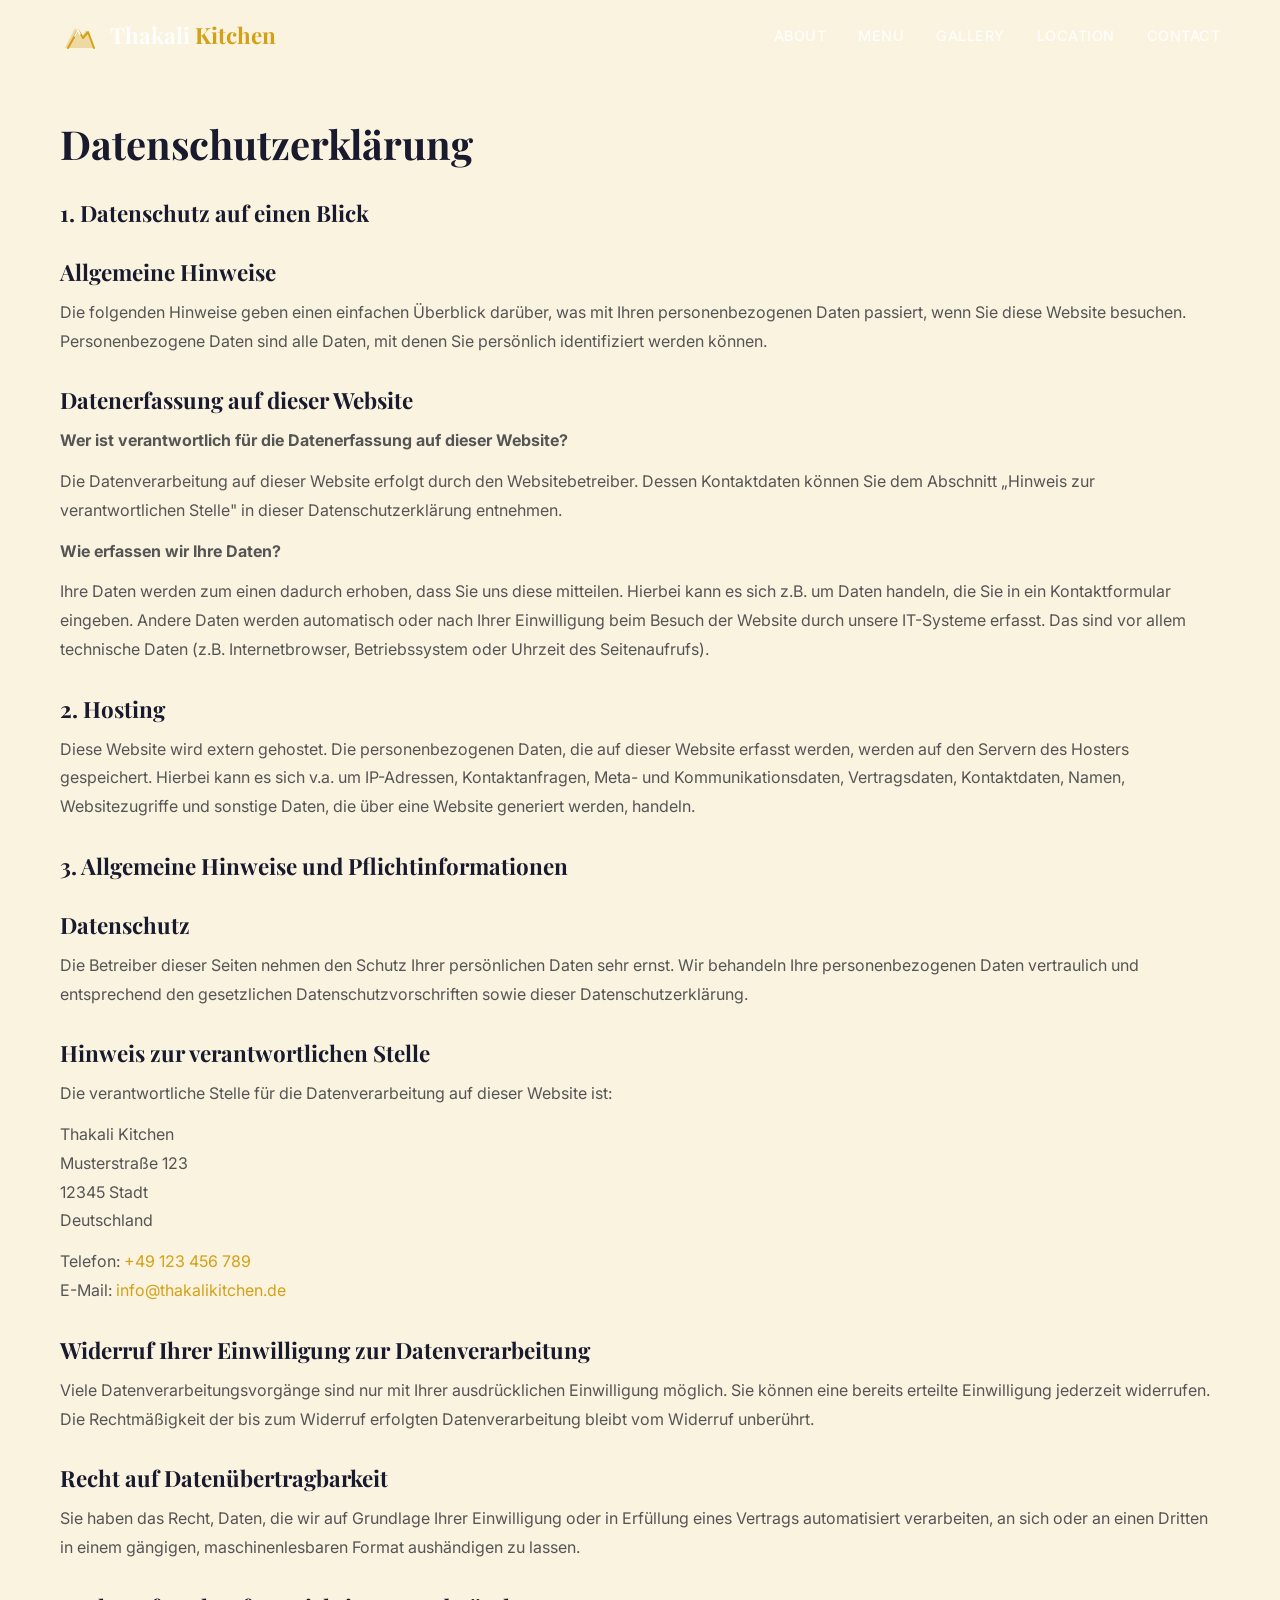
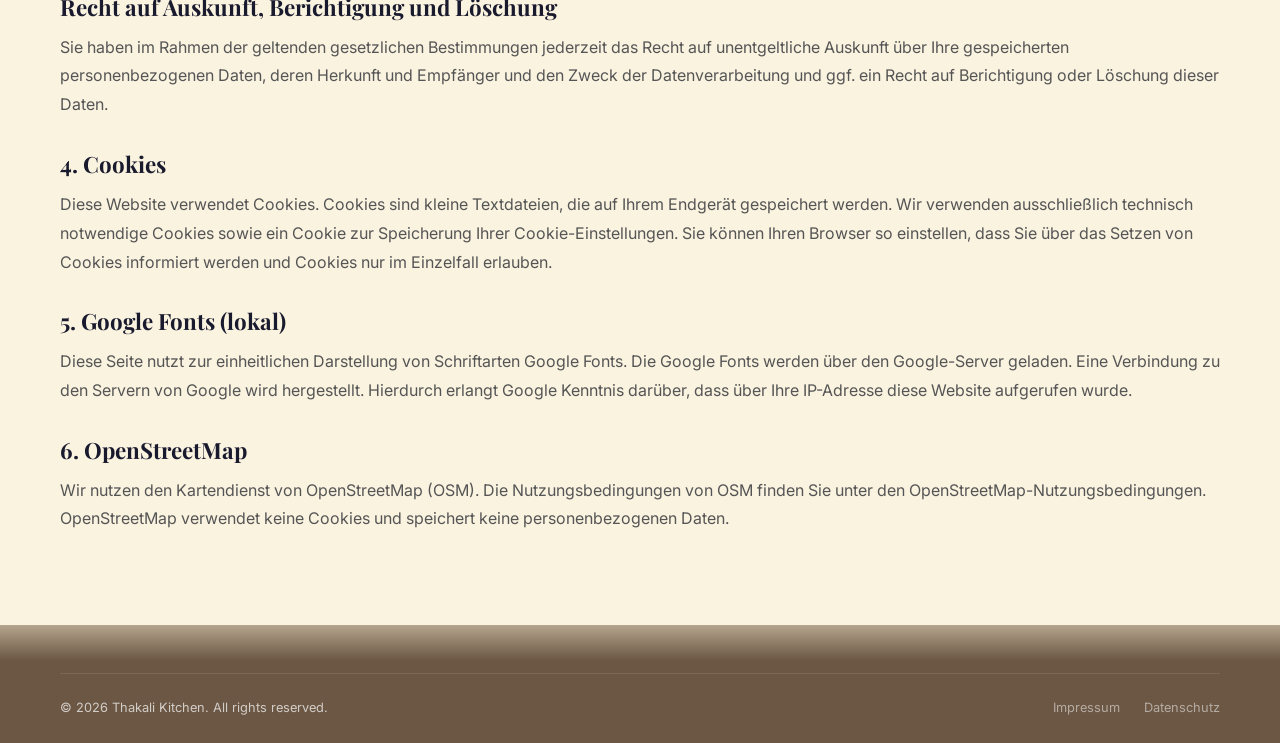
==== datenschutz.html @ a105d3b7 "Initial commit: Thakali Kitchen restaurant website Static site with homepage, menu, gallery, locatio" ====
<!DOCTYPE html>
<html lang="de">
<head>
  <meta charset="UTF-8">
  <meta name="viewport" content="width=device-width, initial-scale=1.0">
  <meta name="description" content="Datenschutzerklärung — Thakali Kitchen">
  <title>Datenschutz — Thakali Kitchen</title>
  <link rel="preconnect" href="https://fonts.googleapis.com">
  <link rel="preconnect" href="https://fonts.gstatic.com" crossorigin>
  <link href="https://fonts.googleapis.com/css2?family=Inter:wght@400;500;600;700&family=Playfair+Display:ital,wght@0,400;0,600;0,700;1,400&display=swap" rel="stylesheet">
  <link rel="stylesheet" href="css/style.css">
</head>
<body>

  <!-- Navigation -->
  <nav class="navbar scrolled" role="navigation">
    <div class="container">
      <a href="index.html" class="nav-logo">
        <svg class="nav-logo-icon" viewBox="0 0 40 40" fill="none" xmlns="http://www.w3.org/2000/svg">
          <path d="M5 32L15 12L21 22L26 14L35 32H5Z" fill="#D4A017" opacity="0.3"/>
          <path d="M8 32L18 14L23 22L28 16L34 32" stroke="#D4A017" stroke-width="2" stroke-linecap="round" stroke-linejoin="round" fill="none"/>
          <path d="M15 20L18 14L20 18" stroke="white" stroke-width="1.5" stroke-linecap="round" fill="none"/>
        </svg>
        <div class="nav-logo-text">Thakali <span>Kitchen</span></div>
      </a>
      <div class="nav-links">
        <a href="index.html#about">About</a>
        <a href="index.html#menu">Menu</a>
        <a href="index.html#gallery">Gallery</a>
        <a href="index.html#location">Location</a>
        <a href="index.html#contact">Contact</a>
      </div>
      <button class="hamburger" aria-label="Toggle menu" aria-expanded="false">
        <span></span><span></span><span></span>
      </button>
    </div>
  </nav>

  <div class="mobile-menu">
    <a href="index.html#about">About</a>
    <a href="index.html#menu">Menu</a>
    <a href="index.html#gallery">Gallery</a>
    <a href="index.html#location">Location</a>
    <a href="index.html#contact">Contact</a>
  </div>

  <!-- Content -->
  <main class="legal-page">
    <div class="container">
      <h1>Datenschutzerklärung</h1>

      <h2>1. Datenschutz auf einen Blick</h2>

      <h2>Allgemeine Hinweise</h2>
      <p>Die folgenden Hinweise geben einen einfachen Überblick darüber, was mit Ihren personenbezogenen Daten passiert, wenn Sie diese Website besuchen. Personenbezogene Daten sind alle Daten, mit denen Sie persönlich identifiziert werden können.</p>

      <h2>Datenerfassung auf dieser Website</h2>
      <p><strong>Wer ist verantwortlich für die Datenerfassung auf dieser Website?</strong></p>
      <p>Die Datenverarbeitung auf dieser Website erfolgt durch den Websitebetreiber. Dessen Kontaktdaten können Sie dem Abschnitt „Hinweis zur verantwortlichen Stelle" in dieser Datenschutzerklärung entnehmen.</p>

      <p><strong>Wie erfassen wir Ihre Daten?</strong></p>
      <p>Ihre Daten werden zum einen dadurch erhoben, dass Sie uns diese mitteilen. Hierbei kann es sich z.B. um Daten handeln, die Sie in ein Kontaktformular eingeben. Andere Daten werden automatisch oder nach Ihrer Einwilligung beim Besuch der Website durch unsere IT-Systeme erfasst. Das sind vor allem technische Daten (z.B. Internetbrowser, Betriebssystem oder Uhrzeit des Seitenaufrufs).</p>

      <h2>2. Hosting</h2>
      <p>Diese Website wird extern gehostet. Die personenbezogenen Daten, die auf dieser Website erfasst werden, werden auf den Servern des Hosters gespeichert. Hierbei kann es sich v.a. um IP-Adressen, Kontaktanfragen, Meta- und Kommunikationsdaten, Vertragsdaten, Kontaktdaten, Namen, Websitezugriffe und sonstige Daten, die über eine Website generiert werden, handeln.</p>

      <h2>3. Allgemeine Hinweise und Pflichtinformationen</h2>

      <h2>Datenschutz</h2>
      <p>Die Betreiber dieser Seiten nehmen den Schutz Ihrer persönlichen Daten sehr ernst. Wir behandeln Ihre personenbezogenen Daten vertraulich und entsprechend den gesetzlichen Datenschutzvorschriften sowie dieser Datenschutzerklärung.</p>

      <h2>Hinweis zur verantwortlichen Stelle</h2>
      <p>Die verantwortliche Stelle für die Datenverarbeitung auf dieser Website ist:</p>
      <p>
        Thakali Kitchen<br>
        Musterstraße 123<br>
        12345 Stadt<br>
        Deutschland
      </p>
      <p>
        Telefon: <a href="tel:+49123456789">+49 123 456 789</a><br>
        E-Mail: <a href="mailto:info@thakalikitchen.de">info@thakalikitchen.de</a>
      </p>

      <h2>Widerruf Ihrer Einwilligung zur Datenverarbeitung</h2>
      <p>Viele Datenverarbeitungsvorgänge sind nur mit Ihrer ausdrücklichen Einwilligung möglich. Sie können eine bereits erteilte Einwilligung jederzeit widerrufen. Die Rechtmäßigkeit der bis zum Widerruf erfolgten Datenverarbeitung bleibt vom Widerruf unberührt.</p>

      <h2>Recht auf Datenübertragbarkeit</h2>
      <p>Sie haben das Recht, Daten, die wir auf Grundlage Ihrer Einwilligung oder in Erfüllung eines Vertrags automatisiert verarbeiten, an sich oder an einen Dritten in einem gängigen, maschinenlesbaren Format aushändigen zu lassen.</p>

      <h2>Recht auf Auskunft, Berichtigung und Löschung</h2>
      <p>Sie haben im Rahmen der geltenden gesetzlichen Bestimmungen jederzeit das Recht auf unentgeltliche Auskunft über Ihre gespeicherten personenbezogenen Daten, deren Herkunft und Empfänger und den Zweck der Datenverarbeitung und ggf. ein Recht auf Berichtigung oder Löschung dieser Daten.</p>

      <h2>4. Cookies</h2>
      <p>Diese Website verwendet Cookies. Cookies sind kleine Textdateien, die auf Ihrem Endgerät gespeichert werden. Wir verwenden ausschließlich technisch notwendige Cookies sowie ein Cookie zur Speicherung Ihrer Cookie-Einstellungen. Sie können Ihren Browser so einstellen, dass Sie über das Setzen von Cookies informiert werden und Cookies nur im Einzelfall erlauben.</p>

      <h2>5. Google Fonts (lokal)</h2>
      <p>Diese Seite nutzt zur einheitlichen Darstellung von Schriftarten Google Fonts. Die Google Fonts werden über den Google-Server geladen. Eine Verbindung zu den Servern von Google wird hergestellt. Hierdurch erlangt Google Kenntnis darüber, dass über Ihre IP-Adresse diese Website aufgerufen wurde.</p>

      <h2>6. OpenStreetMap</h2>
      <p>Wir nutzen den Kartendienst von OpenStreetMap (OSM). Die Nutzungsbedingungen von OSM finden Sie unter den OpenStreetMap-Nutzungsbedingungen. OpenStreetMap verwendet keine Cookies und speichert keine personenbezogenen Daten.</p>
    </div>
  </main>

  <!-- Footer -->
  <footer class="footer">
    <div class="container">
      <div class="footer-bottom">
        <p>&copy; 2026 Thakali Kitchen. All rights reserved.</p>
        <div class="footer-legal">
          <a href="impressum.html">Impressum</a>
          <a href="datenschutz.html">Datenschutz</a>
        </div>
      </div>
    </div>
  </footer>

  <script src="js/main.js"></script>
</body>
</html>
---- css/style.css ----
/* ============================================
   THAKALI KITCHEN — Restaurant Website Styles
   ============================================ */

/* --- CSS Custom Properties --- */
:root {
  --turmeric-gold: #D4A017;
  --turmeric-gold-light: #E8B830;
  --chili-red: #C0392B;
  --chili-red-dark: #96281B;
  --deep-charcoal: #1A1A2E;
  --warm-cream: #FAF3E0;
  --herb-green: #4A7C59;
  --clay-brown: #8B5E3C;
  --soft-white: #FEFEFE;
  --overlay-dark: rgba(26, 26, 46, 0.85);
  --overlay-medium: rgba(26, 26, 46, 0.6);

  /* Flowing section palette */
  --warm-brown: #6B5744;
  --warm-brown-light: #7A6552;
  --warm-brown-dark: #5C4B3E;
  --flow-about: #FBF0E0;
  --flow-menu: #F2EDE6;
  --flow-gallery: #F8F0E3;
  --flow-location: #EDE9E3;
  --flow-contact: #F5ECDC;

  --font-heading: 'Playfair Display', Georgia, serif;
  --font-body: 'Inter', -apple-system, BlinkMacSystemFont, sans-serif;

  --shadow-sm: 0 1px 3px rgba(0,0,0,0.08);
  --shadow-md: 0 4px 12px rgba(0,0,0,0.1);
  --shadow-lg: 0 8px 30px rgba(0,0,0,0.12);
  --shadow-xl: 0 16px 48px rgba(0,0,0,0.15);

  --radius-sm: 6px;
  --radius-md: 12px;
  --radius-lg: 20px;
  --radius-full: 9999px;

  --transition-fast: 0.2s ease;
  --transition-base: 0.3s ease;
  --transition-slow: 0.5s ease;

  --max-width: 1200px;
  --nav-height: 72px;
}

/* --- Reset & Base --- */
*,
*::before,
*::after {
  margin: 0;
  padding: 0;
  box-sizing: border-box;
}

html {
  scroll-behavior: smooth;
  font-size: 16px;
}

body {
  font-family: var(--font-body);
  color: var(--deep-charcoal);
  background-color: var(--warm-cream);
  line-height: 1.6;
  overflow-x: hidden;
  -webkit-font-smoothing: antialiased;
  -moz-osx-font-smoothing: grayscale;
}

img {
  max-width: 100%;
  height: auto;
  display: block;
}

a {
  color: inherit;
  text-decoration: none;
  transition: color var(--transition-fast);
}

ul, ol {
  list-style: none;
}

h1, h2, h3, h4, h5, h6 {
  font-family: var(--font-heading);
  font-weight: 700;
  line-height: 1.2;
}

.container {
  width: 100%;
  max-width: var(--max-width);
  margin: 0 auto;
  padding: 0 20px;
}

/* --- Section Base --- */
.section {
  padding: 80px 0;
}

.section-header {
  text-align: center;
  margin-bottom: 48px;
}

.section-title {
  font-size: 2.5rem;
  color: var(--deep-charcoal);
  margin-bottom: 12px;
  position: relative;
}

.section-subtitle {
  font-family: var(--font-body);
  font-size: 1.1rem;
  color: var(--clay-brown);
  font-weight: 400;
  max-width: 600px;
  margin: 0 auto;
}

.section-divider {
  width: 60px;
  height: 3px;
  background: linear-gradient(90deg, var(--chili-red), var(--turmeric-gold));
  margin: 16px auto 0;
  border-radius: var(--radius-full);
}

/* --- Scroll Reveal Animation --- */
.reveal {
  opacity: 0;
  transform: translateY(30px);
  transition: opacity 0.6s ease, transform 0.6s ease;
}

.reveal.visible {
  opacity: 1;
  transform: translateY(0);
}

/* ============================================
   NAVIGATION
   ============================================ */
.navbar {
  position: fixed;
  top: 0;
  left: 0;
  width: 100%;
  z-index: 1000;
  padding: 0 24px;
  height: var(--nav-height);
  display: flex;
  align-items: center;
  transition: background-color var(--transition-base), box-shadow var(--transition-base);
}

.navbar.scrolled {
  background-color: var(--warm-brown);
  box-shadow: var(--shadow-lg);
}

.navbar .container {
  display: flex;
  align-items: center;
  justify-content: space-between;
  width: 100%;
  max-width: var(--max-width);
  margin: 0 auto;
}

.nav-logo {
  display: flex;
  align-items: center;
  gap: 10px;
  z-index: 1001;
}

.nav-logo-icon {
  width: 40px;
  height: 40px;
}

.nav-logo-text {
  font-family: var(--font-heading);
  font-size: 1.4rem;
  font-weight: 700;
  color: var(--soft-white);
}

.nav-logo-text span {
  color: var(--turmeric-gold);
}

.nav-links {
  display: flex;
  align-items: center;
  gap: 32px;
}

.nav-links a {
  color: rgba(255, 255, 255, 0.85);
  font-size: 0.9rem;
  font-weight: 500;
  letter-spacing: 0.5px;
  text-transform: uppercase;
  position: relative;
  padding: 4px 0;
}

.nav-links a::after {
  content: '';
  position: absolute;
  bottom: -2px;
  left: 0;
  width: 0;
  height: 2px;
  background: var(--turmeric-gold);
  transition: width var(--transition-base);
}

.nav-links a:hover {
  color: var(--turmeric-gold);
}

.nav-links a:hover::after {
  width: 100%;
}

.nav-cta {
  background: var(--turmeric-gold);
  color: var(--deep-charcoal) !important;
  padding: 8px 20px !important;
  border-radius: var(--radius-full);
  font-weight: 600 !important;
  letter-spacing: 0 !important;
  transition: background var(--transition-fast), transform var(--transition-fast) !important;
}

.nav-cta::after {
  display: none !important;
}

.nav-cta:hover {
  background: var(--turmeric-gold-light) !important;
  color: var(--deep-charcoal) !important;
  transform: translateY(-1px);
}

/* Hamburger */
.hamburger {
  display: none;
  flex-direction: column;
  gap: 5px;
  cursor: pointer;
  z-index: 1001;
  background: none;
  border: none;
  padding: 4px;
}

.hamburger span {
  width: 26px;
  height: 2px;
  background: var(--soft-white);
  border-radius: 2px;
  transition: all var(--transition-base);
}

.hamburger.active span:nth-child(1) {
  transform: rotate(45deg) translate(5px, 5px);
}

.hamburger.active span:nth-child(2) {
  opacity: 0;
}

.hamburger.active span:nth-child(3) {
  transform: rotate(-45deg) translate(5px, -5px);
}

/* Mobile Menu Overlay */
.mobile-menu {
  display: none;
  position: fixed;
  top: 0;
  left: 0;
  width: 100%;
  height: 100vh;
  height: 100dvh;
  background: var(--warm-brown);
  z-index: 999;
  flex-direction: column;
  align-items: center;
  justify-content: center;
  gap: 32px;
  opacity: 0;
  pointer-events: none;
  transition: opacity var(--transition-base);
}

.mobile-menu.active {
  display: flex;
  opacity: 1;
  pointer-events: auto;
}

.mobile-menu a {
  color: var(--soft-white);
  font-family: var(--font-heading);
  font-size: 1.8rem;
  font-weight: 600;
  transition: color var(--transition-fast);
}

.mobile-menu a:hover {
  color: var(--turmeric-gold);
}

/* ============================================
   HERO SECTION
   ============================================ */
.hero {
  position: relative;
  min-height: 100vh;
  min-height: 100dvh;
  display: flex;
  align-items: center;
  justify-content: center;
  text-align: center;
  overflow: hidden;
  background: var(--warm-brown);
}

.hero-bg {
  position: absolute;
  top: 0;
  left: 0;
  width: 100%;
  height: 100%;
  background: linear-gradient(135deg, var(--warm-brown-light) 0%, var(--warm-brown) 50%, var(--warm-brown-dark) 100%);
  z-index: 0;
}

.hero-bg::after {
  content: '';
  position: absolute;
  top: 0;
  left: 0;
  width: 100%;
  height: 100%;
  background: radial-gradient(ellipse at 30% 50%, rgba(212,160,23,0.2) 0%, transparent 60%),
              radial-gradient(ellipse at 70% 30%, rgba(192,57,43,0.12) 0%, transparent 50%);
}

.hero-content {
  position: relative;
  z-index: 2;
  max-width: 800px;
  padding: 0 20px;
}

.hero-badge {
  display: inline-block;
  padding: 6px 20px;
  border: 1px solid rgba(212, 160, 23, 0.4);
  border-radius: var(--radius-full);
  color: var(--turmeric-gold);
  font-size: 0.85rem;
  font-weight: 500;
  letter-spacing: 2px;
  text-transform: uppercase;
  margin-bottom: 24px;
}

.hero h1 {
  font-size: 4rem;
  color: var(--soft-white);
  margin-bottom: 8px;
  letter-spacing: -1px;
}

.hero h1 span {
  color: var(--turmeric-gold);
}

.hero-tagline {
  font-family: var(--font-heading);
  font-size: 1.3rem;
  color: rgba(255, 255, 255, 0.7);
  font-weight: 400;
  font-style: italic;
  margin-bottom: 32px;
}

.hero-buttons {
  display: flex;
  gap: 16px;
  justify-content: center;
  flex-wrap: wrap;
}

.btn {
  display: inline-flex;
  align-items: center;
  gap: 8px;
  padding: 14px 32px;
  border-radius: var(--radius-full);
  font-family: var(--font-body);
  font-size: 0.95rem;
  font-weight: 600;
  cursor: pointer;
  border: none;
  transition: all var(--transition-fast);
  text-decoration: none;
}

.btn-primary {
  background: var(--turmeric-gold);
  color: var(--deep-charcoal);
}

.btn-primary:hover {
  background: var(--turmeric-gold-light);
  transform: translateY(-2px);
  box-shadow: 0 4px 20px rgba(212, 160, 23, 0.4);
}

.btn-outline {
  background: transparent;
  color: var(--soft-white);
  border: 2px solid rgba(255, 255, 255, 0.3);
}

.btn-outline:hover {
  border-color: var(--turmeric-gold);
  color: var(--turmeric-gold);
  transform: translateY(-2px);
}

/* Mountain Divider */
.mountain-divider {
  position: absolute;
  bottom: -1px;
  left: 0;
  width: 100%;
  z-index: 3;
  line-height: 0;
}

.mountain-divider svg {
  width: 100%;
  height: auto;
  display: block;
}

/* ============================================
   ABOUT SECTION
   ============================================ */
.about {
  background: linear-gradient(to bottom, var(--flow-about), var(--flow-menu));
}

.about-grid {
  display: grid;
  grid-template-columns: 1fr 1fr;
  gap: 48px;
  align-items: center;
}

.about-image {
  position: relative;
  border-radius: var(--radius-md);
  overflow: hidden;
  aspect-ratio: 4/3;
  background: linear-gradient(135deg, var(--clay-brown), var(--warm-brown));
}

.about-image-placeholder {
  width: 100%;
  height: 100%;
  display: flex;
  flex-direction: column;
  align-items: center;
  justify-content: center;
  color: rgba(255,255,255,0.6);
  font-size: 0.9rem;
  gap: 12px;
}

.about-image-placeholder svg {
  opacity: 0.5;
}

.about-image::after {
  content: '';
  position: absolute;
  top: -10px;
  right: -10px;
  width: 100%;
  height: 100%;
  border: 2px solid var(--turmeric-gold);
  border-radius: var(--radius-md);
  z-index: -1;
}

.about-content h2 {
  font-size: 2.2rem;
  margin-bottom: 8px;
}

.about-content .accent-text {
  color: var(--turmeric-gold);
  font-family: var(--font-heading);
  font-style: italic;
  font-size: 1.1rem;
  margin-bottom: 20px;
}

.about-content p {
  color: #555;
  margin-bottom: 16px;
  line-height: 1.8;
}

.about-features {
  display: grid;
  grid-template-columns: 1fr 1fr;
  gap: 16px;
  margin-top: 24px;
}

.about-feature {
  display: flex;
  align-items: center;
  gap: 10px;
  font-weight: 500;
  font-size: 0.95rem;
}

.about-feature-icon {
  width: 36px;
  height: 36px;
  border-radius: 50%;
  background: rgba(212, 160, 23, 0.1);
  display: flex;
  align-items: center;
  justify-content: center;
  flex-shrink: 0;
  color: var(--turmeric-gold);
}

/* ============================================
   MENU SECTION
   ============================================ */
.menu {
  background: linear-gradient(to bottom, var(--flow-menu), var(--flow-gallery));
}

/* Two-level tab navigation */
.menu-tab-groups {
  display: flex;
  justify-content: center;
  gap: 32px;
  margin-bottom: 16px;
  flex-wrap: wrap;
}

.menu-tab-group-btn {
  padding: 10px 24px;
  border: none;
  background: none;
  font-family: var(--font-heading);
  font-size: 1.15rem;
  font-weight: 600;
  cursor: pointer;
  color: var(--clay-brown);
  position: relative;
  transition: color var(--transition-fast);
}

.menu-tab-group-btn.active {
  color: var(--deep-charcoal);
}

.menu-tab-group-btn.active::after {
  content: '';
  position: absolute;
  bottom: 0;
  left: 20%;
  width: 60%;
  height: 3px;
  background: var(--turmeric-gold);
  border-radius: var(--radius-full);
}

.menu-tab-group-btn:hover {
  color: var(--deep-charcoal);
}

/* Category Pills */
.menu-tabs {
  display: flex;
  justify-content: center;
  gap: 10px;
  margin-bottom: 40px;
  flex-wrap: wrap;
  padding: 0 20px;
}

.menu-tab {
  padding: 8px 20px;
  border: 2px solid #e0d6c2;
  background: transparent;
  border-radius: var(--radius-full);
  font-family: var(--font-body);
  font-size: 0.85rem;
  font-weight: 500;
  cursor: pointer;
  transition: all var(--transition-fast);
  color: var(--clay-brown);
  white-space: nowrap;
}

.menu-tab:hover {
  border-color: var(--turmeric-gold);
  color: var(--turmeric-gold);
}

.menu-tab.active {
  background: var(--turmeric-gold);
  border-color: var(--turmeric-gold);
  color: var(--deep-charcoal);
}

/* Menu Grid */
.menu-grid {
  display: grid;
  grid-template-columns: repeat(auto-fill, minmax(340px, 1fr));
  gap: 20px;
}

/* Menu Category */
.menu-category {
  display: none;
}

.menu-category.active {
  display: block;
}

.menu-category-title {
  font-size: 1.5rem;
  color: var(--deep-charcoal);
  margin-bottom: 8px;
  padding-bottom: 12px;
  border-bottom: 2px solid rgba(212, 160, 23, 0.2);
}

.menu-category-desc {
  font-size: 0.9rem;
  color: var(--clay-brown);
  margin-bottom: 24px;
  font-style: italic;
}

/* Menu Item Card */
.menu-item {
  display: flex;
  justify-content: space-between;
  align-items: flex-start;
  padding: 16px 20px;
  background: var(--soft-white);
  border-radius: var(--radius-md);
  border: 1px solid rgba(0,0,0,0.05);
  transition: all var(--transition-fast);
  gap: 16px;
}

.menu-item:hover {
  box-shadow: var(--shadow-md);
  transform: translateY(-2px);
  border-color: rgba(212, 160, 23, 0.2);
}

.menu-item-info {
  flex: 1;
}

.menu-item-header {
  display: flex;
  align-items: center;
  gap: 8px;
  margin-bottom: 4px;
}

.menu-item-number {
  font-size: 0.8rem;
  color: var(--clay-brown);
  font-weight: 500;
}

.menu-item-name {
  font-family: var(--font-heading);
  font-size: 1.1rem;
  font-weight: 600;
  color: var(--deep-charcoal);
}

.menu-item-desc {
  font-size: 0.85rem;
  color: #777;
  line-height: 1.5;
  margin-top: 4px;
}

.menu-item-badges {
  display: flex;
  gap: 6px;
  margin-top: 6px;
}

.badge {
  display: inline-flex;
  align-items: center;
  gap: 3px;
  padding: 2px 8px;
  border-radius: var(--radius-full);
  font-size: 0.7rem;
  font-weight: 600;
  text-transform: uppercase;
  letter-spacing: 0.5px;
}

.badge-vegetarian {
  background: rgba(74, 124, 89, 0.1);
  color: var(--herb-green);
}

.badge-spicy {
  background: rgba(192, 57, 43, 0.1);
  color: var(--chili-red);
}

.menu-item-price {
  font-family: var(--font-heading);
  font-size: 1.15rem;
  font-weight: 700;
  color: var(--turmeric-gold);
  white-space: nowrap;
  flex-shrink: 0;
}

/* ============================================
   GALLERY SECTION
   ============================================ */
.gallery {
  background: linear-gradient(to bottom, var(--flow-gallery), var(--flow-location));
}

.gallery-grid {
  display: grid;
  grid-template-columns: repeat(3, 1fr);
  gap: 16px;
}

.gallery-item {
  position: relative;
  aspect-ratio: 1;
  border-radius: var(--radius-md);
  overflow: hidden;
  cursor: pointer;
  background: linear-gradient(135deg, var(--clay-brown), var(--warm-brown));
}

.gallery-item:nth-child(1) {
  grid-column: span 2;
  grid-row: span 2;
  aspect-ratio: auto;
}

.gallery-item-placeholder {
  width: 100%;
  height: 100%;
  display: flex;
  flex-direction: column;
  align-items: center;
  justify-content: center;
  color: rgba(255,255,255,0.5);
  font-size: 0.8rem;
  gap: 8px;
}

.gallery-item::after {
  content: '';
  position: absolute;
  inset: 0;
  background: rgba(107, 87, 68, 0);
  transition: background var(--transition-base);
}

.gallery-item:hover::after {
  background: rgba(107, 87, 68, 0.3);
}

/* ============================================
   LOCATION SECTION
   ============================================ */
.location {
  background: linear-gradient(to bottom, var(--flow-location), var(--flow-contact));
}

.location-grid {
  display: grid;
  grid-template-columns: 1fr 1fr;
  gap: 48px;
  align-items: start;
}

.location-map {
  border-radius: var(--radius-md);
  overflow: hidden;
  aspect-ratio: 4/3;
  background: #ddd;
}

.location-map iframe {
  width: 100%;
  height: 100%;
  border: none;
}

.location-info h3 {
  font-size: 1.5rem;
  margin-bottom: 20px;
}

.location-detail {
  display: flex;
  align-items: flex-start;
  gap: 14px;
  margin-bottom: 20px;
}

.location-icon {
  width: 40px;
  height: 40px;
  border-radius: 50%;
  background: rgba(212, 160, 23, 0.1);
  display: flex;
  align-items: center;
  justify-content: center;
  flex-shrink: 0;
  color: var(--turmeric-gold);
}

.location-detail-text h4 {
  font-family: var(--font-body);
  font-size: 0.95rem;
  font-weight: 600;
  margin-bottom: 2px;
}

.location-detail-text p,
.location-detail-text a {
  font-size: 0.9rem;
  color: #666;
}

.location-detail-text a:hover {
  color: var(--turmeric-gold);
}

/* Hours Table */
.hours-table {
  width: 100%;
  margin-top: 24px;
  border-collapse: collapse;
}

.hours-table th {
  font-family: var(--font-heading);
  font-size: 1.1rem;
  text-align: left;
  padding-bottom: 12px;
  border-bottom: 2px solid rgba(212, 160, 23, 0.2);
}

.hours-table td {
  padding: 10px 0;
  font-size: 0.9rem;
  border-bottom: 1px solid rgba(0,0,0,0.05);
}

.hours-table td:first-child {
  font-weight: 500;
}

.hours-table td:last-child {
  text-align: right;
  color: #666;
}

/* ============================================
   CONTACT SECTION
   ============================================ */
.contact {
  background: linear-gradient(to bottom, var(--flow-contact), #D5C8B6);
}

.contact-grid {
  display: grid;
  grid-template-columns: 1fr 1fr;
  gap: 48px;
}

.contact-card {
  background: var(--soft-white);
  border-radius: var(--radius-md);
  padding: 32px;
  box-shadow: var(--shadow-sm);
  text-align: center;
  transition: all var(--transition-fast);
}

.contact-card:hover {
  transform: translateY(-4px);
  box-shadow: var(--shadow-md);
}

.contact-card-icon {
  width: 56px;
  height: 56px;
  border-radius: 50%;
  background: rgba(212, 160, 23, 0.1);
  display: flex;
  align-items: center;
  justify-content: center;
  margin: 0 auto 16px;
  color: var(--turmeric-gold);
}

.contact-card h3 {
  font-size: 1.1rem;
  margin-bottom: 8px;
}

.contact-card p {
  font-size: 0.9rem;
  color: #666;
}

.contact-card a {
  color: var(--turmeric-gold);
  font-weight: 600;
}

.contact-card a:hover {
  color: var(--chili-red);
}

.social-links {
  display: flex;
  justify-content: center;
  gap: 16px;
  margin-top: 40px;
}

.social-link {
  width: 48px;
  height: 48px;
  border-radius: 50%;
  background: var(--warm-brown);
  display: flex;
  align-items: center;
  justify-content: center;
  color: var(--soft-white);
  transition: all var(--transition-fast);
}

.social-link:hover {
  background: var(--turmeric-gold);
  color: var(--deep-charcoal);
  transform: translateY(-3px);
}

/* ============================================
   FOOTER
   ============================================ */
.footer {
  background: linear-gradient(to bottom, #B5A48E 0%, var(--warm-brown) 30%);
  color: rgba(255, 255, 255, 0.7);
  padding: 48px 0 24px;
}

.footer-grid {
  display: grid;
  grid-template-columns: 2fr 1fr 1fr;
  gap: 48px;
  margin-bottom: 40px;
}

.footer-brand .nav-logo-text {
  font-size: 1.6rem;
  margin-bottom: 12px;
}

.footer-brand p {
  font-size: 0.9rem;
  line-height: 1.7;
  max-width: 320px;
}

.footer h4 {
  font-family: var(--font-heading);
  color: var(--soft-white);
  font-size: 1rem;
  margin-bottom: 16px;
}

.footer-links a {
  display: block;
  font-size: 0.9rem;
  margin-bottom: 10px;
  color: rgba(255, 255, 255, 0.6);
  transition: color var(--transition-fast);
}

.footer-links a:hover {
  color: var(--turmeric-gold);
}

.footer-bottom {
  border-top: 1px solid rgba(255, 255, 255, 0.1);
  padding-top: 24px;
  display: flex;
  justify-content: space-between;
  align-items: center;
  font-size: 0.8rem;
}

.footer-legal a {
  margin-left: 20px;
  color: rgba(255, 255, 255, 0.5);
}

.footer-legal a:hover {
  color: var(--turmeric-gold);
}

/* ============================================
   COOKIE CONSENT
   ============================================ */
.cookie-consent {
  position: fixed;
  bottom: 0;
  left: 0;
  width: 100%;
  background: var(--warm-brown);
  color: rgba(255, 255, 255, 0.85);
  padding: 20px;
  z-index: 9999;
  transform: translateY(100%);
  transition: transform var(--transition-base);
  box-shadow: 0 -4px 20px rgba(0,0,0,0.2);
}

.cookie-consent.visible {
  transform: translateY(0);
}

.cookie-consent .container {
  display: flex;
  align-items: center;
  justify-content: space-between;
  gap: 20px;
}

.cookie-consent p {
  font-size: 0.85rem;
  line-height: 1.6;
  flex: 1;
}

.cookie-consent p a {
  color: var(--turmeric-gold);
  text-decoration: underline;
}

.cookie-buttons {
  display: flex;
  gap: 10px;
  flex-shrink: 0;
}

.cookie-btn {
  padding: 8px 20px;
  border-radius: var(--radius-full);
  font-size: 0.85rem;
  font-weight: 600;
  cursor: pointer;
  border: none;
  transition: all var(--transition-fast);
}

.cookie-accept {
  background: var(--turmeric-gold);
  color: var(--deep-charcoal);
}

.cookie-accept:hover {
  background: var(--turmeric-gold-light);
}

.cookie-decline {
  background: transparent;
  color: rgba(255, 255, 255, 0.7);
  border: 1px solid rgba(255, 255, 255, 0.2);
}

.cookie-decline:hover {
  border-color: rgba(255, 255, 255, 0.5);
  color: var(--soft-white);
}

/* ============================================
   RESPONSIVE DESIGN
   ============================================ */

/* Tablet */
@media (max-width: 1024px) {
  .hero h1 {
    font-size: 3rem;
  }

  .about-grid,
  .location-grid {
    grid-template-columns: 1fr;
    gap: 32px;
  }

  .about-image::after {
    display: none;
  }

  .footer-grid {
    grid-template-columns: 1fr 1fr;
  }
}

/* Mobile */
@media (max-width: 768px) {
  :root {
    --nav-height: 64px;
  }

  .section {
    padding: 60px 0;
  }

  .section-title {
    font-size: 2rem;
  }

  .nav-links {
    display: none;
  }

  .hamburger {
    display: flex;
  }

  .hero h1 {
    font-size: 2.4rem;
  }

  .hero-tagline {
    font-size: 1rem;
  }

  .hero-buttons {
    flex-direction: column;
    align-items: center;
  }

  .btn {
    width: 100%;
    max-width: 280px;
    justify-content: center;
  }

  .about-features {
    grid-template-columns: 1fr;
  }

  .menu-grid {
    grid-template-columns: 1fr;
  }

  .menu-tabs {
    justify-content: flex-start;
    overflow-x: auto;
    -webkit-overflow-scrolling: touch;
    scrollbar-width: none;
    padding-bottom: 8px;
  }

  .menu-tabs::-webkit-scrollbar {
    display: none;
  }

  .gallery-grid {
    grid-template-columns: 1fr 1fr;
  }

  .gallery-item:nth-child(1) {
    grid-column: span 2;
    grid-row: span 1;
    aspect-ratio: 16/9;
  }

  .contact-grid {
    grid-template-columns: 1fr;
  }

  .footer-grid {
    grid-template-columns: 1fr;
    gap: 32px;
  }

  .footer-bottom {
    flex-direction: column;
    gap: 12px;
    text-align: center;
  }

  .footer-legal a {
    margin-left: 12px;
  }

  .cookie-consent .container {
    flex-direction: column;
    text-align: center;
  }
}

/* Small Mobile */
@media (max-width: 380px) {
  .hero h1 {
    font-size: 2rem;
  }

  .menu-tab {
    padding: 6px 14px;
    font-size: 0.8rem;
  }

  .menu-item {
    padding: 12px 14px;
  }
}

/* ============================================
   LEGAL PAGES (Impressum, Datenschutz)
   ============================================ */
.legal-page {
  padding-top: calc(var(--nav-height) + 48px);
  padding-bottom: 80px;
  min-height: 100vh;
  background: var(--warm-cream);
}

.legal-page h1 {
  font-size: 2.5rem;
  margin-bottom: 32px;
}

.legal-page h2 {
  font-size: 1.4rem;
  margin-top: 32px;
  margin-bottom: 12px;
}

.legal-page p {
  margin-bottom: 12px;
  line-height: 1.8;
  color: #555;
}

.legal-page a {
  color: var(--turmeric-gold);
}

.legal-page a:hover {
  color: var(--chili-red);
}
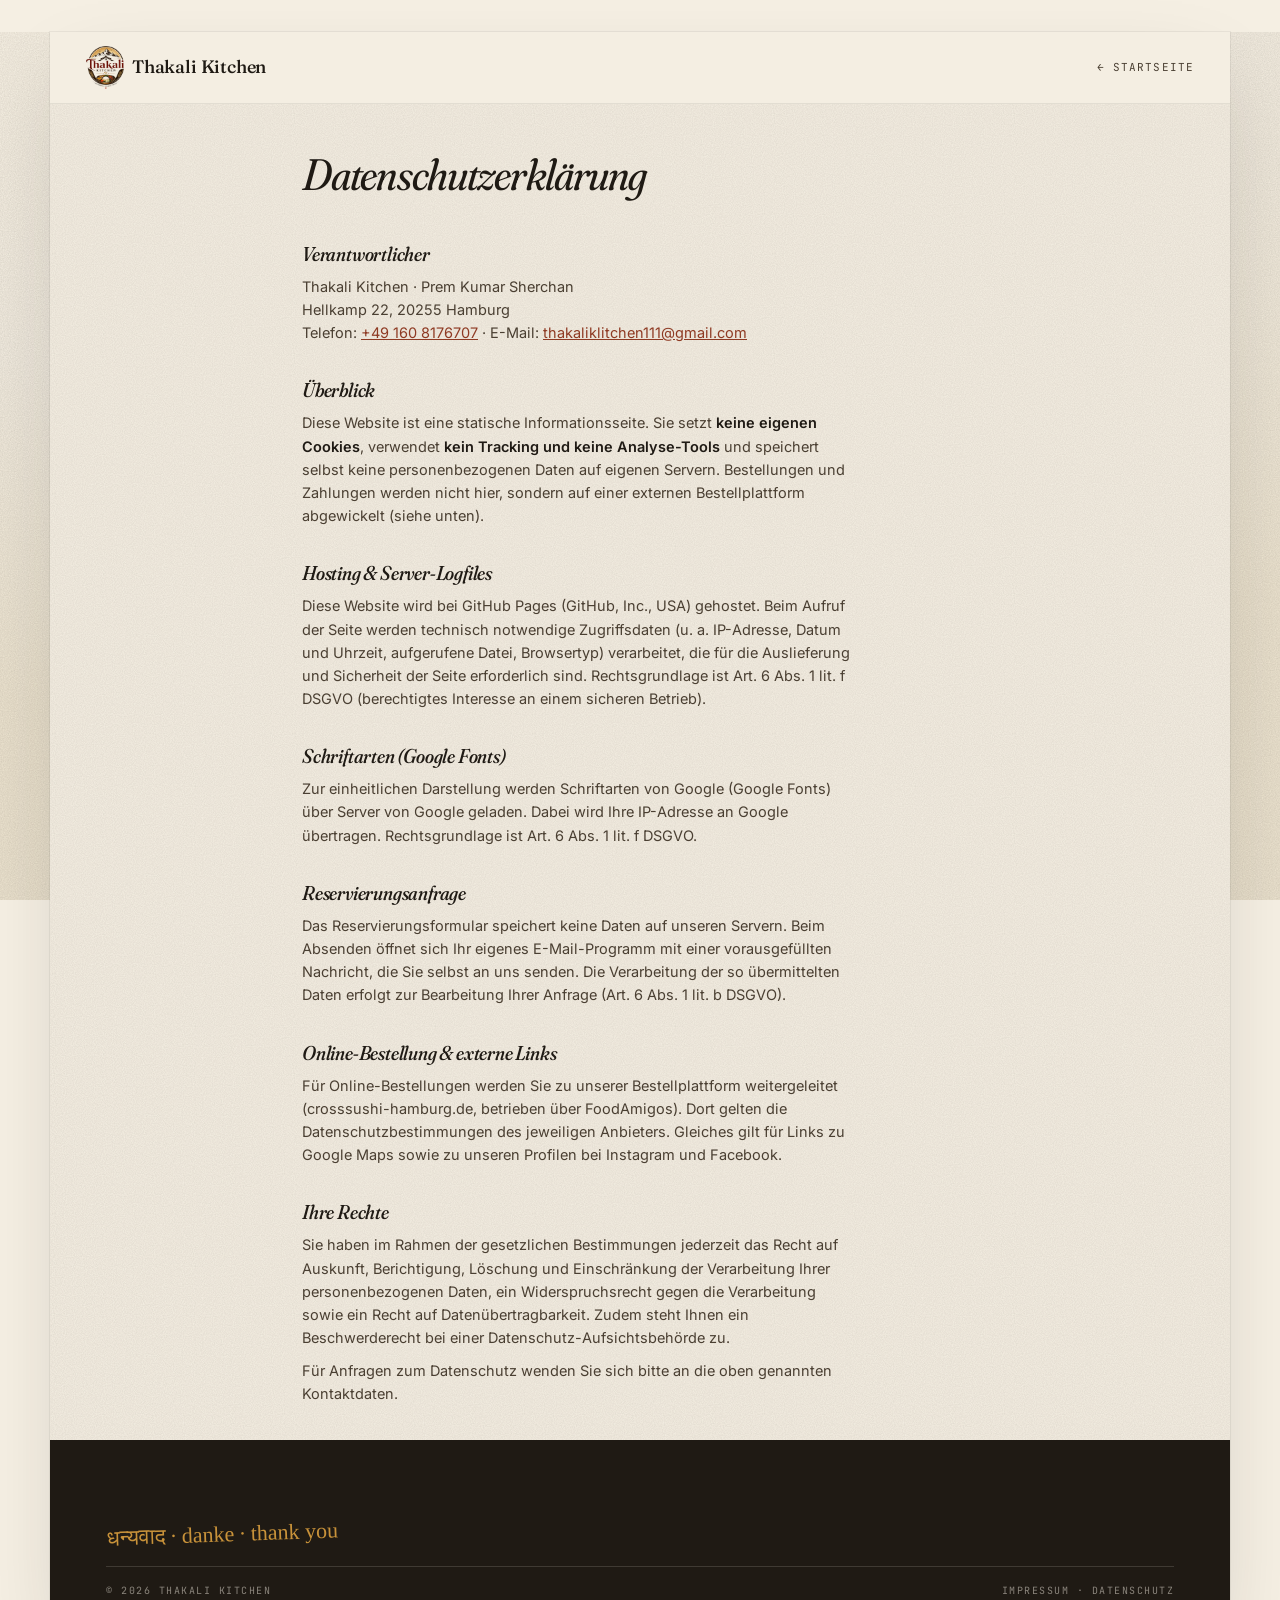
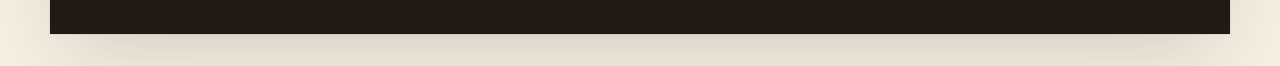
==== commit 35de0b2a: "Point site metadata at thakalikitchen.de and add deploy guide Land the pending design and content wo" ====
--- a/datenschutz.html
+++ b/datenschutz.html
@@ -1,120 +1,72 @@
-<!DOCTYPE html>
+<!doctype html>
 <html lang="de">
 <head>
-  <meta charset="UTF-8">
-  <meta name="viewport" content="width=device-width, initial-scale=1.0">
-  <meta name="description" content="Datenschutzerklärung — Thakali Kitchen">
+  <meta charset="utf-8"/>
+  <meta name="viewport" content="width=device-width, initial-scale=1, viewport-fit=cover"/>
+  <meta name="description" content="Datenschutzerklärung — Thakali Kitchen, Hamburg."/>
+  <meta name="robots" content="noindex"/>
   <title>Datenschutz — Thakali Kitchen</title>
-  <link rel="preconnect" href="https://fonts.googleapis.com">
-  <link rel="preconnect" href="https://fonts.gstatic.com" crossorigin>
-  <link href="https://fonts.googleapis.com/css2?family=Inter:wght@400;500;600;700&family=Playfair+Display:ital,wght@0,400;0,600;0,700;1,400&display=swap" rel="stylesheet">
-  <link rel="stylesheet" href="css/style.css">
+  <link rel="icon" type="image/png" href="images/logo.png"/>
+  <link rel="apple-touch-icon" href="images/logo.png"/>
+  <link rel="preconnect" href="https://fonts.googleapis.com"/>
+  <link rel="preconnect" href="https://fonts.gstatic.com" crossorigin/>
+  <link href="https://fonts.googleapis.com/css2?family=Fraunces:ital,opsz,wght,SOFT@0,9..144,300..700,0..100;1,9..144,300..700,0..100&family=Inter:wght@400;500;600;700&family=JetBrains+Mono:wght@400;500&display=swap" rel="stylesheet"/>
+  <link rel="stylesheet" href="css/style.css?v=3"/>
 </head>
 <body>
+  <div class="page">
 
-  <!-- Navigation -->
-  <nav class="navbar scrolled" role="navigation">
-    <div class="container">
-      <a href="index.html" class="nav-logo">
-        <svg class="nav-logo-icon" viewBox="0 0 40 40" fill="none" xmlns="http://www.w3.org/2000/svg">
-          <path d="M5 32L15 12L21 22L26 14L35 32H5Z" fill="#D4A017" opacity="0.3"/>
-          <path d="M8 32L18 14L23 22L28 16L34 32" stroke="#D4A017" stroke-width="2" stroke-linecap="round" stroke-linejoin="round" fill="none"/>
-          <path d="M15 20L18 14L20 18" stroke="white" stroke-width="1.5" stroke-linecap="round" fill="none"/>
-        </svg>
-        <div class="nav-logo-text">Thakali <span>Kitchen</span></div>
+    <header class="topbar">
+      <a href="index.html" class="topbar-brand">
+        <img class="brand-logo" src="images/logo.png" alt="" width="38" height="43"/>
+        <span>Thakali Kitchen</span>
       </a>
-      <div class="nav-links">
-        <a href="index.html#about">About</a>
-        <a href="index.html#menu">Menu</a>
-        <a href="index.html#gallery">Gallery</a>
-        <a href="index.html#location">Location</a>
-        <a href="index.html#contact">Contact</a>
-      </div>
-      <button class="hamburger" aria-label="Toggle menu" aria-expanded="false">
-        <span></span><span></span><span></span>
-      </button>
-    </div>
-  </nav>
+      <a href="index.html" class="legal-back">← Startseite</a>
+    </header>
 
-  <div class="mobile-menu">
-    <a href="index.html#about">About</a>
-    <a href="index.html#menu">Menu</a>
-    <a href="index.html#gallery">Gallery</a>
-    <a href="index.html#location">Location</a>
-    <a href="index.html#contact">Contact</a>
-  </div>
+    <main class="legal-page">
+      <h1>Datenschutzerklärung</h1>
+      <!-- Auf den tatsächlichen Aufbau dieser (statischen) Website zugeschnitten. Vor Veröffentlichung bitte juristisch prüfen lassen. -->
 
-  <!-- Content -->
-  <main class="legal-page">
-    <div class="container">
-      <h1>Datenschutzerklärung</h1>
-
-      <h2>1. Datenschutz auf einen Blick</h2>
-
-      <h2>Allgemeine Hinweise</h2>
-      <p>Die folgenden Hinweise geben einen einfachen Überblick darüber, was mit Ihren personenbezogenen Daten passiert, wenn Sie diese Website besuchen. Personenbezogene Daten sind alle Daten, mit denen Sie persönlich identifiziert werden können.</p>
-
-      <h2>Datenerfassung auf dieser Website</h2>
-      <p><strong>Wer ist verantwortlich für die Datenerfassung auf dieser Website?</strong></p>
-      <p>Die Datenverarbeitung auf dieser Website erfolgt durch den Websitebetreiber. Dessen Kontaktdaten können Sie dem Abschnitt „Hinweis zur verantwortlichen Stelle" in dieser Datenschutzerklärung entnehmen.</p>
-
-      <p><strong>Wie erfassen wir Ihre Daten?</strong></p>
-      <p>Ihre Daten werden zum einen dadurch erhoben, dass Sie uns diese mitteilen. Hierbei kann es sich z.B. um Daten handeln, die Sie in ein Kontaktformular eingeben. Andere Daten werden automatisch oder nach Ihrer Einwilligung beim Besuch der Website durch unsere IT-Systeme erfasst. Das sind vor allem technische Daten (z.B. Internetbrowser, Betriebssystem oder Uhrzeit des Seitenaufrufs).</p>
-
-      <h2>2. Hosting</h2>
-      <p>Diese Website wird extern gehostet. Die personenbezogenen Daten, die auf dieser Website erfasst werden, werden auf den Servern des Hosters gespeichert. Hierbei kann es sich v.a. um IP-Adressen, Kontaktanfragen, Meta- und Kommunikationsdaten, Vertragsdaten, Kontaktdaten, Namen, Websitezugriffe und sonstige Daten, die über eine Website generiert werden, handeln.</p>
-
-      <h2>3. Allgemeine Hinweise und Pflichtinformationen</h2>
-
-      <h2>Datenschutz</h2>
-      <p>Die Betreiber dieser Seiten nehmen den Schutz Ihrer persönlichen Daten sehr ernst. Wir behandeln Ihre personenbezogenen Daten vertraulich und entsprechend den gesetzlichen Datenschutzvorschriften sowie dieser Datenschutzerklärung.</p>
-
-      <h2>Hinweis zur verantwortlichen Stelle</h2>
-      <p>Die verantwortliche Stelle für die Datenverarbeitung auf dieser Website ist:</p>
+      <h2>Verantwortlicher</h2>
       <p>
-        Thakali Kitchen<br>
-        Musterstraße 123<br>
-        12345 Stadt<br>
-        Deutschland
-      </p>
-      <p>
-        Telefon: <a href="tel:+49123456789">+49 123 456 789</a><br>
-        E-Mail: <a href="mailto:info@thakalikitchen.de">info@thakalikitchen.de</a>
+        Thakali Kitchen · Prem Kumar Sherchan<br>
+        Hellkamp 22, 20255 Hamburg<br>
+        Telefon: <a href="tel:+491608176707">+49 160 8176707</a> · E-Mail: <a href="mailto:thakaliklitchen111@gmail.com">thakaliklitchen111@gmail.com</a>
       </p>
 
-      <h2>Widerruf Ihrer Einwilligung zur Datenverarbeitung</h2>
-      <p>Viele Datenverarbeitungsvorgänge sind nur mit Ihrer ausdrücklichen Einwilligung möglich. Sie können eine bereits erteilte Einwilligung jederzeit widerrufen. Die Rechtmäßigkeit der bis zum Widerruf erfolgten Datenverarbeitung bleibt vom Widerruf unberührt.</p>
+      <h2>Überblick</h2>
+      <p>Diese Website ist eine statische Informationsseite. Sie setzt <strong>keine eigenen Cookies</strong>, verwendet <strong>kein Tracking und keine Analyse-Tools</strong> und speichert selbst keine personenbezogenen Daten auf eigenen Servern. Bestellungen und Zahlungen werden nicht hier, sondern auf einer externen Bestellplattform abgewickelt (siehe unten).</p>
 
-      <h2>Recht auf Datenübertragbarkeit</h2>
-      <p>Sie haben das Recht, Daten, die wir auf Grundlage Ihrer Einwilligung oder in Erfüllung eines Vertrags automatisiert verarbeiten, an sich oder an einen Dritten in einem gängigen, maschinenlesbaren Format aushändigen zu lassen.</p>
+      <h2>Hosting &amp; Server-Logfiles</h2>
+      <p>Diese Website wird bei GitHub Pages (GitHub, Inc., USA) gehostet. Beim Aufruf der Seite werden technisch notwendige Zugriffsdaten (u.&nbsp;a. IP-Adresse, Datum und Uhrzeit, aufgerufene Datei, Browsertyp) verarbeitet, die für die Auslieferung und Sicherheit der Seite erforderlich sind. Rechtsgrundlage ist Art. 6 Abs. 1 lit. f DSGVO (berechtigtes Interesse an einem sicheren Betrieb).</p>
 
-      <h2>Recht auf Auskunft, Berichtigung und Löschung</h2>
-      <p>Sie haben im Rahmen der geltenden gesetzlichen Bestimmungen jederzeit das Recht auf unentgeltliche Auskunft über Ihre gespeicherten personenbezogenen Daten, deren Herkunft und Empfänger und den Zweck der Datenverarbeitung und ggf. ein Recht auf Berichtigung oder Löschung dieser Daten.</p>
+      <h2>Schriftarten (Google Fonts)</h2>
+      <p>Zur einheitlichen Darstellung werden Schriftarten von Google (Google Fonts) über Server von Google geladen. Dabei wird Ihre IP-Adresse an Google übertragen. Rechtsgrundlage ist Art. 6 Abs. 1 lit. f DSGVO.</p>
+      <!-- Empfehlung: Fonts lokal einbinden (self-hosting), um die IP-Übertragung an Google zu vermeiden. -->
 
-      <h2>4. Cookies</h2>
-      <p>Diese Website verwendet Cookies. Cookies sind kleine Textdateien, die auf Ihrem Endgerät gespeichert werden. Wir verwenden ausschließlich technisch notwendige Cookies sowie ein Cookie zur Speicherung Ihrer Cookie-Einstellungen. Sie können Ihren Browser so einstellen, dass Sie über das Setzen von Cookies informiert werden und Cookies nur im Einzelfall erlauben.</p>
+      <h2>Reservierungsanfrage</h2>
+      <p>Das Reservierungsformular speichert keine Daten auf unseren Servern. Beim Absenden öffnet sich Ihr eigenes E-Mail-Programm mit einer vorausgefüllten Nachricht, die Sie selbst an uns senden. Die Verarbeitung der so übermittelten Daten erfolgt zur Bearbeitung Ihrer Anfrage (Art. 6 Abs. 1 lit. b DSGVO).</p>
 
-      <h2>5. Google Fonts (lokal)</h2>
-      <p>Diese Seite nutzt zur einheitlichen Darstellung von Schriftarten Google Fonts. Die Google Fonts werden über den Google-Server geladen. Eine Verbindung zu den Servern von Google wird hergestellt. Hierdurch erlangt Google Kenntnis darüber, dass über Ihre IP-Adresse diese Website aufgerufen wurde.</p>
+      <h2>Online-Bestellung &amp; externe Links</h2>
+      <p>Für Online-Bestellungen werden Sie zu unserer Bestellplattform weitergeleitet (crosssushi-hamburg.de, betrieben über FoodAmigos). Dort gelten die Datenschutzbestimmungen des jeweiligen Anbieters. Gleiches gilt für Links zu Google Maps sowie zu unseren Profilen bei Instagram und Facebook.</p>
 
-      <h2>6. OpenStreetMap</h2>
-      <p>Wir nutzen den Kartendienst von OpenStreetMap (OSM). Die Nutzungsbedingungen von OSM finden Sie unter den OpenStreetMap-Nutzungsbedingungen. OpenStreetMap verwendet keine Cookies und speichert keine personenbezogenen Daten.</p>
-    </div>
-  </main>
+      <h2>Ihre Rechte</h2>
+      <p>Sie haben im Rahmen der gesetzlichen Bestimmungen jederzeit das Recht auf Auskunft, Berichtigung, Löschung und Einschränkung der Verarbeitung Ihrer personenbezogenen Daten, ein Widerspruchsrecht gegen die Verarbeitung sowie ein Recht auf Datenübertragbarkeit. Zudem steht Ihnen ein Beschwerderecht bei einer Datenschutz-Aufsichtsbehörde zu.</p>
 
-  <!-- Footer -->
-  <footer class="footer">
-    <div class="container">
-      <div class="footer-bottom">
-        <p>&copy; 2026 Thakali Kitchen. All rights reserved.</p>
-        <div class="footer-legal">
-          <a href="impressum.html">Impressum</a>
-          <a href="datenschutz.html">Datenschutz</a>
-        </div>
+      <p>Für Anfragen zum Datenschutz wenden Sie sich bitte an die oben genannten Kontaktdaten.</p>
+    </main>
+
+    <footer class="footer">
+      <div class="footer-hand">धन्यवाद · danke · thank you</div>
+      <div class="footer-meta">
+        <span>© 2026 Thakali Kitchen</span>
+        <span>
+          <a href="impressum.html">Impressum</a> · <a href="datenschutz.html">Datenschutz</a>
+        </span>
       </div>
-    </div>
-  </footer>
+    </footer>
 
-  <script src="js/main.js"></script>
+  </div>
 </body>
 </html>
--- a/css/style.css
+++ b/css/style.css
@@ -1,1303 +1,1813 @@
 /* ============================================
-   THAKALI KITCHEN — Restaurant Website Styles
+   THAKALI KITCHEN — Rustic/Artisanal Design
    ============================================ */
 
-/* --- CSS Custom Properties --- */
 :root {
-  --turmeric-gold: #D4A017;
-  --turmeric-gold-light: #E8B830;
-  --chili-red: #C0392B;
-  --chili-red-dark: #96281B;
-  --deep-charcoal: #1A1A2E;
-  --warm-cream: #FAF3E0;
-  --herb-green: #4A7C59;
-  --clay-brown: #8B5E3C;
-  --soft-white: #FEFEFE;
-  --overlay-dark: rgba(26, 26, 46, 0.85);
-  --overlay-medium: rgba(26, 26, 46, 0.6);
-
-  /* Flowing section palette */
-  --warm-brown: #6B5744;
-  --warm-brown-light: #7A6552;
-  --warm-brown-dark: #5C4B3E;
-  --flow-about: #FBF0E0;
-  --flow-menu: #F2EDE6;
-  --flow-gallery: #F8F0E3;
-  --flow-location: #EDE9E3;
-  --flow-contact: #F5ECDC;
-
-  --font-heading: 'Playfair Display', Georgia, serif;
-  --font-body: 'Inter', -apple-system, BlinkMacSystemFont, sans-serif;
-
-  --shadow-sm: 0 1px 3px rgba(0,0,0,0.08);
-  --shadow-md: 0 4px 12px rgba(0,0,0,0.1);
-  --shadow-lg: 0 8px 30px rgba(0,0,0,0.12);
-  --shadow-xl: 0 16px 48px rgba(0,0,0,0.15);
-
-  --radius-sm: 6px;
-  --radius-md: 12px;
-  --radius-lg: 20px;
-  --radius-full: 9999px;
-
-  --transition-fast: 0.2s ease;
-  --transition-base: 0.3s ease;
-  --transition-slow: 0.5s ease;
-
-  --max-width: 1200px;
-  --nav-height: 72px;
-}
-
-/* --- Reset & Base --- */
-*,
-*::before,
-*::after {
+  --paper: #F5EFE3;
+  --paper-2: #EDE5D2;
+  --ink: #1F1A14;
+  --ink-2: #4A3F32;
+  --ink-3: #7A6A56;
+  --rule: #2A2218;
+  --terracotta: #B8553A;
+  --terracotta-deep: #8E3A23;
+  --forest: #4A6B3A;
+  --mustard: #C8923A;
+  --crimson: #8C2A2A;
+
+  --serif: "Fraunces", "Cormorant Garamond", Georgia, serif;
+  --hand: "Caveat", "Bradley Hand", cursive;
+  --body: "Inter", -apple-system, BlinkMacSystemFont, "Segoe UI", sans-serif;
+  --mono: "JetBrains Mono", ui-monospace, "Menlo", monospace;
+  --devanagari: "Tiro Devanagari Sanskrit", "Noto Serif Devanagari", serif;
+
+  --topbar-h: 60px;
+  --max-content: 720px;
+}
+
+* { box-sizing: border-box; }
+
+html, body {
   margin: 0;
   padding: 0;
-  box-sizing: border-box;
-}
-
-html {
-  scroll-behavior: smooth;
+  background: var(--paper);
+  color: var(--ink);
+  font-family: var(--body);
   font-size: 16px;
+  line-height: 1.55;
+  -webkit-font-smoothing: antialiased;
+  text-rendering: optimizeLegibility;
 }
 
 body {
-  font-family: var(--font-body);
-  color: var(--deep-charcoal);
-  background-color: var(--warm-cream);
-  line-height: 1.6;
-  overflow-x: hidden;
-  -webkit-font-smoothing: antialiased;
-  -moz-osx-font-smoothing: grayscale;
-}
-
-img {
-  max-width: 100%;
+  background-image:
+    url("data:image/svg+xml;utf8,<svg xmlns='http://www.w3.org/2000/svg' width='240' height='240'><filter id='n'><feTurbulence type='fractalNoise' baseFrequency='0.85' numOctaves='2' stitchTiles='stitch'/><feColorMatrix values='0 0 0 0 0.12 0 0 0 0 0.10 0 0 0 0 0.08 0 0 0 0.18 0'/></filter><rect width='100%25' height='100%25' filter='url(%23n)'/></svg>"),
+    radial-gradient(120% 80% at 30% 0%, #FAF4E6 0%, #F5EFE3 55%, #EFE6D2 100%);
+  background-size: 240px 240px, 100% 100%;
+  background-attachment: fixed;
+  min-height: 100vh;
+}
+
+.page {
+  max-width: var(--max-content);
+  margin: 0 auto;
+  position: relative;
+  background: transparent;
+}
+
+/* ============== Type ============== */
+
+h1, h2, h3, h4 {
+  font-family: var(--serif);
+  font-weight: 500;
+  letter-spacing: -0.01em;
+  margin: 0;
+  color: var(--ink);
+  font-variation-settings: "SOFT" 50, "WONK" 0, "opsz" 144;
+}
+
+.hand {
+  font-family: var(--hand);
+  font-weight: 600;
+  color: var(--terracotta-deep);
+  letter-spacing: 0.01em;
+}
+
+.eyebrow {
+  font-family: var(--mono);
+  font-size: 11px;
+  letter-spacing: 0.18em;
+  text-transform: uppercase;
+  color: var(--ink-3);
+  font-weight: 500;
+}
+
+.devanagari { font-family: var(--devanagari); }
+
+a { color: inherit; }
+
+/* ============== Top nav ============== */
+
+.topbar {
+  position: sticky;
+  top: 0;
+  z-index: 30;
+  display: flex;
+  align-items: center;
+  justify-content: space-between;
+  padding: 12px 18px;
+  background: rgba(245, 239, 227, 0.92);
+  backdrop-filter: blur(10px);
+  -webkit-backdrop-filter: blur(10px);
+  border-bottom: 1px solid rgba(31, 26, 20, 0.08);
+  min-height: var(--topbar-h);
+}
+
+.topbar-brand {
+  font-family: var(--serif);
+  font-size: 18px;
+  font-weight: 500;
+  letter-spacing: -0.01em;
+  display: flex;
+  align-items: center;
+  gap: 8px;
+  color: var(--ink);
+  text-decoration: none;
+}
+
+.brand-logo {
+  width: 38px;
   height: auto;
   display: block;
-}
-
-a {
+  flex-shrink: 0;
+}
+
+.topbar-actions {
+  display: flex;
+  align-items: center;
+  gap: 6px;
+}
+
+.icon-btn {
+  width: 36px;
+  height: 36px;
+  display: grid;
+  place-items: center;
+  border-radius: 50%;
+  background: transparent;
+  border: 1px solid transparent;
+  color: var(--ink);
+  cursor: pointer;
+  transition: background 160ms ease, border-color 160ms ease;
+  position: relative;
+}
+.icon-btn:hover { background: rgba(31, 26, 20, 0.06); }
+.icon-btn:active { background: rgba(31, 26, 20, 0.1); }
+
+.cart-dot {
+  position: absolute;
+  top: 4px;
+  right: 4px;
+  min-width: 16px;
+  height: 16px;
+  padding: 0 4px;
+  background: var(--terracotta);
+  color: var(--paper);
+  font-family: var(--mono);
+  font-size: 10px;
+  font-weight: 600;
+  border-radius: 8px;
+  display: grid;
+  place-items: center;
+}
+
+.lang-pill {
+  display: flex;
+  align-items: center;
+  gap: 2px;
+  padding: 4px;
+  border-radius: 999px;
+  background: rgba(31, 26, 20, 0.06);
+  font-family: var(--mono);
+  font-size: 10px;
+  letter-spacing: 0.05em;
+}
+.lang-pill button {
+  background: transparent;
+  border: 0;
+  padding: 4px 8px;
+  border-radius: 999px;
+  cursor: pointer;
+  color: var(--ink-2);
+  font-family: inherit;
+  font-size: inherit;
+  font-weight: 500;
+  text-transform: uppercase;
+}
+.lang-pill button.active {
+  background: var(--ink);
+  color: var(--paper);
+}
+
+/* ============== Sticky CTA bar ============== */
+
+.cta-bar {
+  position: sticky;
+  top: var(--topbar-h);
+  z-index: 28;
+  display: flex;
+  gap: 8px;
+  padding: 10px 18px;
+  background: rgba(245, 239, 227, 0.95);
+  backdrop-filter: blur(10px);
+  -webkit-backdrop-filter: blur(10px);
+  border-bottom: 1px solid rgba(31, 26, 20, 0.08);
+}
+.cta-bar .btn { padding: 11px 12px; font-size: 13px; }
+
+/* ============== Hero ============== */
+
+.hero {
+  position: relative;
+  padding: 28px 22px 36px;
+  overflow: hidden;
+}
+
+.hero-eyebrow-row {
+  display: flex;
+  align-items: center;
+  gap: 10px;
+  margin-bottom: 20px;
+}
+.hero-eyebrow-row .stamp {
+  width: 34px;
+  height: 34px;
+  border-radius: 50%;
+  border: 1px dashed var(--terracotta-deep);
+  display: grid;
+  place-items: center;
+  color: var(--terracotta-deep);
+  font-family: var(--serif);
+  font-size: 13px;
+  font-style: italic;
+  font-weight: 600;
+  flex-shrink: 0;
+}
+
+.hero h1 {
+  font-size: clamp(40px, 11vw, 64px);
+  line-height: 0.95;
+  letter-spacing: -0.025em;
+  font-weight: 400;
+  font-style: italic;
+  font-variation-settings: "SOFT" 100, "opsz" 144;
+}
+
+.hero h1 .accent {
+  color: var(--terracotta-deep);
+}
+
+.hero .hero-sub {
+  margin-top: 14px;
+  font-size: 15px;
+  color: var(--ink-2);
+  max-width: 32ch;
+  line-height: 1.5;
+}
+
+.hero-hand {
+  font-family: var(--hand);
+  font-size: 26px;
+  color: var(--terracotta-deep);
+  transform: rotate(-3deg);
+  display: inline-block;
+  margin-top: 4px;
+}
+
+.hero-img {
+  margin-top: 22px;
+  position: relative;
+  border-radius: 4px;
+  overflow: hidden;
+  aspect-ratio: 4/5;
+}
+
+.hero-meta {
+  display: flex;
+  align-items: center;
+  gap: 8px;
+  margin-top: 18px;
+  font-family: var(--mono);
+  font-size: 11px;
+  letter-spacing: 0.08em;
+  text-transform: uppercase;
+  color: var(--ink-3);
+  flex-wrap: wrap;
+}
+.hero-meta .dot { width: 3px; height: 3px; border-radius: 50%; background: var(--ink-3); }
+.hero-meta .live-dot { width: 6px; height: 6px; border-radius: 50%; background: var(--forest); box-shadow: 0 0 0 3px rgba(74,107,58,0.18); }
+
+/* ============== Buttons ============== */
+
+.btn {
+  flex: 1;
+  display: inline-flex;
+  align-items: center;
+  justify-content: center;
+  gap: 8px;
+  padding: 14px 16px;
+  border-radius: 2px;
+  border: 0;
+  font-family: var(--body);
+  font-size: 14px;
+  font-weight: 500;
+  letter-spacing: 0.01em;
+  cursor: pointer;
+  transition: transform 120ms ease, background 160ms ease, color 160ms ease;
+  text-decoration: none;
+  color: var(--ink);
+}
+.btn:active { transform: translateY(1px); }
+
+.btn-primary {
+  background: var(--ink);
+  color: var(--paper);
+}
+.btn-primary:hover { background: var(--rule); }
+
+.btn-ghost {
+  background: transparent;
+  color: var(--ink);
+  border: 1px solid var(--ink);
+}
+.btn-ghost:hover { background: var(--ink); color: var(--paper); }
+
+.btn-terra {
+  background: var(--terracotta);
+  color: var(--paper);
+}
+.btn-terra:hover { background: var(--terracotta-deep); }
+
+/* ============== Sections ============== */
+
+section.block {
+  padding: 48px 22px;
+  position: relative;
+}
+
+.section-head {
+  display: flex;
+  flex-direction: column;
+  gap: 8px;
+  margin-bottom: 28px;
+}
+
+.section-head h2 {
+  font-size: clamp(32px, 8vw, 44px);
+  line-height: 1.0;
+  letter-spacing: -0.02em;
+  font-weight: 400;
+}
+.section-head h2 .it { font-style: italic; color: var(--terracotta-deep); }
+
+.section-head p {
+  margin: 0;
+  color: var(--ink-2);
+  font-size: 15px;
+  line-height: 1.55;
+  max-width: 44ch;
+}
+
+.divider {
+  display: flex;
+  align-items: center;
+  gap: 12px;
+  margin: 8px 0 20px;
+  color: var(--ink-3);
+}
+.divider svg { flex: 0 0 auto; color: var(--terracotta-deep); }
+.divider .label {
+  font-family: var(--mono);
+  font-size: 10px;
+  letter-spacing: 0.2em;
+  text-transform: uppercase;
+}
+
+/* ============== Image placeholder ============== */
+
+.imgph {
+  position: relative;
+  width: 100%;
+  background:
+    repeating-linear-gradient(135deg, rgba(31,26,20,0.06) 0 1px, transparent 1px 8px),
+    var(--paper-2);
+  border: 1px solid rgba(31,26,20,0.12);
+  border-radius: 2px;
+  overflow: hidden;
+}
+.imgph > img {
+  position: absolute;
+  inset: 0;
+  width: 100%;
+  height: 100%;
+  object-fit: cover;
+  display: block;
+  z-index: 0;
+}
+.imgph .imgph-tag {
+  position: absolute;
+  top: 10px;
+  left: 10px;
+  background: var(--ink);
+  color: var(--paper);
+  font-family: var(--mono);
+  font-size: 9px;
+  letter-spacing: 0.1em;
+  text-transform: uppercase;
+  padding: 4px 6px;
+  z-index: 2;
+}
+.imgph .imgph-cap {
+  position: absolute;
+  bottom: 10px;
+  left: 10px;
+  right: 10px;
+  font-family: var(--mono);
+  font-size: 10px;
+  color: var(--ink-2);
+  background: rgba(245,239,227,0.85);
+  backdrop-filter: blur(4px);
+  padding: 6px 8px;
+  border-left: 2px solid var(--terracotta);
+  z-index: 2;
+}
+
+/* ============== Story ============== */
+
+.story-row {
+  display: grid;
+  grid-template-columns: 1fr;
+  gap: 14px;
+}
+
+.story-card {
+  padding: 18px;
+  background: rgba(255,255,255,0.45);
+  border: 1px solid rgba(31,26,20,0.08);
+  border-radius: 2px;
+}
+
+.story-card .num {
+  font-family: var(--serif);
+  font-style: italic;
+  font-size: 30px;
+  color: var(--terracotta-deep);
+  display: block;
+  margin-bottom: 4px;
+}
+
+.story-card h4 { font-size: 16px; font-weight: 600; margin-bottom: 4px; }
+.story-card p { margin: 0; font-size: 13px; color: var(--ink-2); }
+
+/* ============== Menu ============== */
+
+.menu-group-tabs {
+  display: flex;
+  gap: 6px;
+  margin-bottom: 14px;
+  flex-wrap: wrap;
+}
+.menu-group-tabs .group-tab {
+  flex: 1;
+  background: transparent;
+  border: 1px solid rgba(31,26,20,0.18);
+  padding: 10px 14px;
+  border-radius: 2px;
+  font-family: var(--serif);
+  font-size: 16px;
+  font-style: italic;
+  color: var(--ink-2);
+  cursor: pointer;
+  transition: all 160ms ease;
+  min-width: 0;
+}
+.menu-group-tabs .group-tab.active {
+  background: var(--ink);
+  color: var(--paper);
+  border-color: var(--ink);
+}
+
+.menu-tabs {
+  display: flex;
+  gap: 4px;
+  overflow-x: auto;
+  padding: 4px;
+  background: rgba(31,26,20,0.05);
+  border-radius: 999px;
+  margin-bottom: 18px;
+  scrollbar-width: none;
+  -webkit-overflow-scrolling: touch;
+}
+.menu-tabs::-webkit-scrollbar { display: none; }
+
+.menu-tabs button {
+  flex: 0 0 auto;
+  background: transparent;
+  border: 0;
+  padding: 8px 14px;
+  border-radius: 999px;
+  font-family: var(--body);
+  font-size: 13px;
+  font-weight: 500;
+  color: var(--ink-2);
+  cursor: pointer;
+  white-space: nowrap;
+  transition: background 160ms ease, color 160ms ease;
+}
+.menu-tabs button.active {
+  background: var(--ink);
+  color: var(--paper);
+}
+
+.menu-filter-row {
+  display: flex;
+  gap: 6px;
+  flex-wrap: wrap;
+  margin-bottom: 22px;
+}
+
+.chip {
+  display: inline-flex;
+  align-items: center;
+  gap: 4px;
+  padding: 4px 10px;
+  border: 1px solid rgba(31,26,20,0.18);
+  border-radius: 999px;
+  font-size: 11px;
+  font-family: var(--mono);
+  letter-spacing: 0.05em;
+  text-transform: uppercase;
+  color: var(--ink-2);
+  background: transparent;
+  cursor: pointer;
+  transition: all 160ms ease;
+}
+.chip.on {
+  background: var(--ink);
+  color: var(--paper);
+  border-color: var(--ink);
+}
+.chip .veg-dot {
+  width: 8px; height: 8px; border-radius: 2px;
+  border: 1px solid currentColor;
+  position: relative;
+}
+.chip .veg-dot::after {
+  content: '';
+  position: absolute;
+  inset: 1px;
+  border-radius: 50%;
+  background: currentColor;
+}
+.chip.veg .veg-dot { color: var(--forest); }
+.chip.nonveg .veg-dot { color: var(--crimson); }
+
+.menu-section {
+  margin-bottom: 38px;
+}
+
+.menu-section-head {
+  display: flex;
+  align-items: baseline;
+  justify-content: space-between;
+  gap: 12px;
+  margin-bottom: 4px;
+}
+.menu-section-head h3 {
+  font-size: 24px;
+  font-weight: 500;
+  font-style: italic;
+}
+.menu-section-head .hand {
+  font-size: 20px;
+  transform: rotate(-2deg);
+  display: inline-block;
+}
+.menu-section-sub {
+  font-family: var(--mono);
+  font-size: 10px;
+  letter-spacing: 0.15em;
+  color: var(--ink-3);
+  text-transform: uppercase;
+  margin-bottom: 16px;
+  padding-bottom: 12px;
+  border-bottom: 1px dashed rgba(31,26,20,0.2);
+}
+
+/* dish row */
+.dish {
+  display: flex;
+  gap: 12px;
+  padding: 14px 0;
+  border-bottom: 1px dashed rgba(31,26,20,0.12);
+  align-items: flex-start;
+  cursor: pointer;
+  transition: background 160ms ease, padding 160ms ease;
+  position: relative;
+}
+.dish:hover { background: rgba(255,255,255,0.4); padding-left: 6px; padding-right: 6px; margin-left: -6px; margin-right: -6px; }
+.dish:last-child { border-bottom: 0; }
+
+.dish .dish-num {
+  font-family: var(--mono);
+  font-size: 11px;
+  color: var(--ink-3);
+  letter-spacing: 0.06em;
+  min-width: 36px;
+  flex-shrink: 0;
+  padding-top: 4px;
+}
+
+.dish .dish-body {
+  flex: 1;
+  min-width: 0;
+}
+.dish-title-row {
+  display: flex;
+  align-items: baseline;
+  gap: 8px;
+}
+.dish-title-row h4 {
+  font-family: var(--serif);
+  font-size: 17px;
+  font-weight: 500;
+  letter-spacing: -0.01em;
+  flex-shrink: 1;
+  min-width: 0;
+}
+.dish-dots {
+  flex: 1;
+  border-bottom: 1px dotted rgba(31,26,20,0.25);
+  transform: translateY(-3px);
+  min-width: 20px;
+}
+.dish-price {
+  font-family: var(--serif);
+  font-size: 16px;
+  font-weight: 500;
+  color: var(--ink);
+  white-space: nowrap;
+}
+
+.dish-desc {
+  margin-top: 2px;
+  font-size: 12.5px;
+  color: var(--ink-2);
+  line-height: 1.5;
+}
+
+.dish-tags {
+  display: flex;
+  gap: 4px;
+  flex-wrap: wrap;
+  margin-top: 6px;
+}
+.tag {
+  font-family: var(--mono);
+  font-size: 9px;
+  letter-spacing: 0.1em;
+  text-transform: uppercase;
+  padding: 2px 6px;
+  border-radius: 2px;
+  color: var(--ink-2);
+  background: rgba(31,26,20,0.06);
+}
+.tag.spicy { color: var(--crimson); background: rgba(140,42,42,0.08); }
+.tag.veg { color: var(--forest); background: rgba(74,107,58,0.1); }
+.tag.signature {
+  color: var(--paper);
+  background: var(--terracotta);
+}
+
+.dish .add-btn {
+  width: 28px;
+  height: 28px;
+  border-radius: 50%;
+  border: 1px solid var(--ink);
+  background: transparent;
+  color: var(--ink);
+  cursor: pointer;
+  font-size: 16px;
+  display: grid;
+  place-items: center;
+  flex-shrink: 0;
+  transition: all 160ms ease;
+  margin-top: 4px;
+  font-family: var(--body);
+  line-height: 1;
+}
+.dish .add-btn:hover { background: var(--ink); color: var(--paper); }
+.dish .add-btn.added { background: var(--forest); border-color: var(--forest); color: var(--paper); }
+
+/* signature dish card */
+.signature-card {
+  margin: 12px 0 22px;
+  padding: 16px;
+  background: var(--ink);
+  color: var(--paper);
+  border-radius: 2px;
+  position: relative;
+  overflow: hidden;
+}
+.signature-card .imgph {
+  background:
+    repeating-linear-gradient(135deg, rgba(245,239,227,0.06) 0 1px, transparent 1px 8px),
+    rgba(245,239,227,0.05);
+  border-color: rgba(245,239,227,0.15);
+  height: 140px;
+  margin-bottom: 14px;
+}
+.signature-card .imgph .imgph-cap {
+  background: rgba(31,26,20,0.7);
+  color: var(--paper);
+  border-left-color: var(--mustard);
+}
+.signature-card .imgph .imgph-tag { background: var(--mustard); color: var(--ink); }
+.signature-card h3 {
+  color: var(--paper);
+  font-size: 24px;
+  font-style: italic;
+  margin-bottom: 4px;
+  font-weight: 400;
+}
+.signature-card .sig-desc {
+  font-size: 13px;
+  color: rgba(245,239,227,0.75);
+  margin-bottom: 14px;
+}
+.signature-card .sig-foot {
+  display: flex;
+  align-items: center;
+  justify-content: space-between;
+}
+.signature-card .sig-price {
+  font-family: var(--serif);
+  font-size: 22px;
+  font-style: italic;
+}
+
+/* ============== Gallery ============== */
+
+.gallery-grid {
+  display: grid;
+  grid-template-columns: 1fr 1fr;
+  gap: 6px;
+}
+/* repeating 6-tile rhythm — supports any number of tiles */
+.gallery-grid .imgph:nth-child(6n+1) { grid-column: span 2; aspect-ratio: 16/10; }
+.gallery-grid .imgph:nth-child(6n+2) { aspect-ratio: 1; }
+.gallery-grid .imgph:nth-child(6n+3) { aspect-ratio: 1; }
+.gallery-grid .imgph:nth-child(6n+4) { aspect-ratio: 4/5; }
+.gallery-grid .imgph:nth-child(6n+5) { aspect-ratio: 4/5; }
+.gallery-grid .imgph:nth-child(6n)   { grid-column: span 2; aspect-ratio: 16/9; }
+
+/* ============== Reservation ============== */
+
+.reservation-card {
+  background: rgba(255,255,255,0.5);
+  border: 1px solid rgba(31,26,20,0.1);
+  border-radius: 2px;
+  padding: 18px;
+}
+
+.field-row {
+  display: grid;
+  grid-template-columns: 1fr 1fr;
+  gap: 10px;
+}
+
+.field {
+  display: flex;
+  flex-direction: column;
+  gap: 4px;
+  margin-bottom: 12px;
+}
+.field label {
+  font-family: var(--mono);
+  font-size: 10px;
+  letter-spacing: 0.15em;
+  text-transform: uppercase;
+  color: var(--ink-3);
+}
+.field input,
+.field select,
+.field textarea {
+  background: transparent;
+  border: 0;
+  border-bottom: 1px solid rgba(31,26,20,0.3);
+  padding: 8px 0;
+  font-family: var(--body);
+  font-size: 15px;
+  color: var(--ink);
+  outline: none;
+  transition: border-color 160ms ease;
+  width: 100%;
+}
+.field input:focus,
+.field select:focus,
+.field textarea:focus { border-bottom-color: var(--terracotta); }
+
+.party-stepper {
+  display: flex;
+  align-items: center;
+  gap: 12px;
+  padding: 8px 0;
+  border-bottom: 1px solid rgba(31,26,20,0.3);
+}
+.party-stepper button {
+  width: 28px; height: 28px;
+  border-radius: 50%;
+  border: 1px solid var(--ink);
+  background: transparent;
+  cursor: pointer;
+  font-size: 16px;
+  display: grid;
+  place-items: center;
+  font-family: var(--body);
+  line-height: 1;
+}
+.party-stepper .num {
+  font-family: var(--serif);
+  font-size: 22px;
+  font-style: italic;
+  min-width: 24px;
+  text-align: center;
+}
+
+.time-pills {
+  display: flex;
+  gap: 6px;
+  flex-wrap: wrap;
+  margin-top: 6px;
+}
+.time-pill {
+  padding: 6px 10px;
+  border: 1px solid rgba(31,26,20,0.2);
+  border-radius: 2px;
+  background: transparent;
+  font-family: var(--mono);
+  font-size: 12px;
+  cursor: pointer;
+  transition: all 160ms ease;
+}
+.time-pill.on {
+  background: var(--ink);
+  color: var(--paper);
+  border-color: var(--ink);
+}
+.time-pill.disabled {
+  opacity: 0.35;
+  text-decoration: line-through;
+  cursor: not-allowed;
+}
+
+/* ============== Order / cart ============== */
+
+.order-mode-toggle {
+  display: flex;
+  gap: 4px;
+  padding: 4px;
+  background: rgba(31,26,20,0.06);
+  border-radius: 999px;
+  margin-bottom: 18px;
+}
+.order-mode-toggle button {
+  flex: 1;
+  background: transparent;
+  border: 0;
+  padding: 10px;
+  border-radius: 999px;
+  font-family: var(--body);
+  font-size: 13px;
+  font-weight: 500;
+  color: var(--ink-2);
+  cursor: pointer;
+  display: inline-flex;
+  align-items: center;
+  justify-content: center;
+  gap: 6px;
+}
+.order-mode-toggle button.on {
+  background: var(--paper);
+  color: var(--ink);
+  box-shadow: 0 1px 2px rgba(0,0,0,0.05);
+}
+
+/* ============== Catering ============== */
+
+.catering-card {
+  padding: 22px 18px;
+  border-radius: 2px;
+  background: var(--ink);
+  color: var(--paper);
+  position: relative;
+  overflow: hidden;
+}
+.catering-card h3 { color: var(--paper); font-size: 22px; font-style: italic; font-weight: 400; }
+.catering-card p { color: rgba(245,239,227,0.75); font-size: 14px; margin: 8px 0 16px; }
+.catering-card .pkg-list { display: flex; flex-direction: column; gap: 10px; margin-bottom: 16px; }
+.catering-card .pkg {
+  display: flex; justify-content: space-between; align-items: baseline;
+  padding-bottom: 10px;
+  border-bottom: 1px dashed rgba(245,239,227,0.2);
+}
+.catering-card .pkg:last-child { border-bottom: 0; }
+.catering-card .pkg .pkg-name { font-family: var(--serif); font-style: italic; font-size: 16px; }
+.catering-card .pkg .pkg-price { font-family: var(--mono); font-size: 12px; color: var(--mustard); }
+
+/* ============== Contact ============== */
+
+.contact-card {
+  padding: 18px;
+  background: rgba(255,255,255,0.45);
+  border: 1px solid rgba(31,26,20,0.1);
+  border-radius: 2px;
+  margin-bottom: 16px;
+}
+.contact-card h4 {
+  font-size: 18px;
+  font-style: italic;
+  margin-bottom: 8px;
+}
+.contact-card .info-row {
+  display: flex;
+  align-items: flex-start;
+  gap: 10px;
+  padding: 10px 0;
+  border-bottom: 1px dashed rgba(31,26,20,0.1);
+  font-size: 14px;
+  text-decoration: none;
+  color: var(--ink);
+}
+.contact-card .info-row:last-child { border-bottom: 0; }
+.contact-card .info-row .ico {
+  color: var(--terracotta-deep);
+  margin-top: 2px;
+  flex-shrink: 0;
+}
+.contact-card .info-row strong {
+  font-weight: 600;
+  display: block;
+  color: var(--ink);
+}
+.contact-card .info-row span {
+  color: var(--ink-2);
+  font-size: 13px;
+}
+
+.map-card {
+  position: relative;
+  aspect-ratio: 4/3;
+  border-radius: 2px;
+  overflow: hidden;
+  border: 1px solid rgba(31,26,20,0.12);
+  background: #E8E0CB;
+}
+.hours-grid {
+  display: grid;
+  grid-template-columns: 1fr auto;
+  gap: 6px 16px;
+  font-size: 13px;
+  font-family: var(--mono);
+}
+.hours-grid .day { color: var(--ink-2); }
+.hours-grid .time { color: var(--ink); }
+.hours-grid .today { color: var(--terracotta-deep); font-weight: 600; }
+
+/* ============== Footer ============== */
+
+footer.footer {
+  padding: 40px 22px 28px;
+  background: var(--ink);
+  color: var(--paper);
+}
+footer.footer h2 {
+  color: var(--paper);
+  font-size: 36px;
+  font-style: italic;
+  font-weight: 400;
+  letter-spacing: -0.02em;
+}
+footer.footer .footer-hand {
+  font-family: var(--hand);
+  font-size: 22px;
+  color: var(--mustard);
+  display: inline-block;
+  transform: rotate(-2deg);
+}
+footer.footer p { color: rgba(245,239,227,0.65); font-size: 13px; }
+footer.footer .footer-meta {
+  margin-top: 28px;
+  padding-top: 16px;
+  border-top: 1px solid rgba(245,239,227,0.15);
+  font-family: var(--mono);
+  font-size: 10px;
+  letter-spacing: 0.15em;
+  text-transform: uppercase;
+  color: rgba(245,239,227,0.5);
+  display: flex;
+  justify-content: space-between;
+  flex-wrap: wrap;
+  gap: 12px;
+}
+footer.footer .footer-meta a {
   color: inherit;
   text-decoration: none;
-  transition: color var(--transition-fast);
-}
-
-ul, ol {
-  list-style: none;
-}
-
-h1, h2, h3, h4, h5, h6 {
-  font-family: var(--font-heading);
-  font-weight: 700;
-  line-height: 1.2;
-}
-
-.container {
+}
+footer.footer .footer-meta a:hover { color: var(--paper); }
+
+/* ============== Cart / Nav drawer ============== */
+
+.drawer-scrim {
+  position: fixed;
+  inset: 0;
+  background: rgba(31,26,20,0.55);
+  z-index: 50;
+  display: flex;
+  align-items: flex-end;
+  justify-content: center;
+  opacity: 0;
+  pointer-events: none;
+  transition: opacity 220ms ease;
+}
+.drawer-scrim.open { opacity: 1; pointer-events: auto; }
+
+.cart-sheet {
   width: 100%;
-  max-width: var(--max-width);
-  margin: 0 auto;
-  padding: 0 20px;
-}
-
-/* --- Section Base --- */
-.section {
-  padding: 80px 0;
-}
-
-.section-header {
+  max-width: var(--max-content);
+  background: var(--paper);
+  border-radius: 16px 16px 0 0;
+  padding: 18px;
+  max-height: 85vh;
+  display: flex;
+  flex-direction: column;
+  transform: translateY(100%);
+  transition: transform 280ms cubic-bezier(0.2, 0.8, 0.2, 1);
+  box-shadow: 0 -10px 30px rgba(0,0,0,0.2);
+}
+.drawer-scrim.open .cart-sheet { transform: translateY(0); }
+
+.cart-sheet .grab {
+  width: 40px; height: 4px;
+  background: rgba(31,26,20,0.2);
+  border-radius: 2px;
+  margin: 0 auto 14px;
+}
+
+.cart-sheet h3 {
+  font-style: italic;
+  font-size: 22px;
+  margin-bottom: 12px;
+}
+
+.cart-list { flex: 1; overflow-y: auto; }
+.cart-row {
+  display: flex;
+  gap: 10px;
+  padding: 10px 0;
+  border-bottom: 1px dashed rgba(31,26,20,0.12);
+  align-items: center;
+}
+.cart-row .name { flex: 1; font-family: var(--serif); font-size: 15px; }
+.cart-row .qty {
+  display: flex; align-items: center; gap: 6px;
+  font-family: var(--mono); font-size: 13px;
+}
+.cart-row .qty button {
+  width: 22px; height: 22px;
+  border-radius: 50%;
+  border: 1px solid rgba(31,26,20,0.3);
+  background: transparent;
+  cursor: pointer;
+  font-size: 12px;
+  display: grid; place-items: center;
+  line-height: 1;
+}
+.cart-row .price { font-family: var(--serif); font-size: 14px; min-width: 56px; text-align: right; }
+
+.cart-empty {
   text-align: center;
-  margin-bottom: 48px;
-}
-
-.section-title {
-  font-size: 2.5rem;
-  color: var(--deep-charcoal);
+  padding: 40px 20px;
+  color: var(--ink-3);
+  font-family: var(--serif);
+  font-style: italic;
+}
+.cart-empty .hand {
+  display: block;
+  font-family: var(--hand);
+  font-size: 22px;
+  color: var(--terracotta-deep);
+  margin-top: 8px;
+}
+
+.cart-foot {
+  padding-top: 14px;
+  border-top: 1px solid rgba(31,26,20,0.15);
+}
+.cart-foot .total-row {
+  display: flex; justify-content: space-between; align-items: baseline;
   margin-bottom: 12px;
-  position: relative;
-}
-
-.section-subtitle {
-  font-family: var(--font-body);
-  font-size: 1.1rem;
-  color: var(--clay-brown);
-  font-weight: 400;
-  max-width: 600px;
-  margin: 0 auto;
-}
-
-.section-divider {
-  width: 60px;
-  height: 3px;
-  background: linear-gradient(90deg, var(--chili-red), var(--turmeric-gold));
-  margin: 16px auto 0;
-  border-radius: var(--radius-full);
-}
-
-/* --- Scroll Reveal Animation --- */
-.reveal {
-  opacity: 0;
-  transform: translateY(30px);
-  transition: opacity 0.6s ease, transform 0.6s ease;
-}
-
-.reveal.visible {
-  opacity: 1;
-  transform: translateY(0);
-}
-
-/* ============================================
-   NAVIGATION
-   ============================================ */
-.navbar {
+}
+.cart-foot .total-row .total-num {
+  font-family: var(--serif);
+  font-style: italic;
+  font-size: 26px;
+}
+
+/* nav drawer: opens from top */
+.nav-scrim {
+  align-items: flex-start;
+}
+.nav-scrim .cart-sheet {
+  border-radius: 0 0 16px 16px;
+  transform: translateY(-100%);
+}
+.nav-scrim.open .cart-sheet { transform: translateY(0); }
+
+.nav-link {
+  display: block;
+  padding: 14px 0;
+  border-bottom: 1px dashed rgba(31,26,20,0.12);
+  font-family: var(--serif);
+  font-size: 24px;
+  font-style: italic;
+  color: var(--ink);
+  text-decoration: none;
+}
+
+/* ============== Toasts ============== */
+
+.toast-wrap {
   position: fixed;
-  top: 0;
-  left: 0;
-  width: 100%;
-  z-index: 1000;
-  padding: 0 24px;
-  height: var(--nav-height);
-  display: flex;
-  align-items: center;
-  transition: background-color var(--transition-base), box-shadow var(--transition-base);
-}
-
-.navbar.scrolled {
-  background-color: var(--warm-brown);
-  box-shadow: var(--shadow-lg);
-}
-
-.navbar .container {
-  display: flex;
-  align-items: center;
-  justify-content: space-between;
-  width: 100%;
-  max-width: var(--max-width);
-  margin: 0 auto;
-}
-
-.nav-logo {
-  display: flex;
-  align-items: center;
-  gap: 10px;
-  z-index: 1001;
-}
-
-.nav-logo-icon {
-  width: 40px;
-  height: 40px;
-}
-
-.nav-logo-text {
-  font-family: var(--font-heading);
-  font-size: 1.4rem;
-  font-weight: 700;
-  color: var(--soft-white);
-}
-
-.nav-logo-text span {
-  color: var(--turmeric-gold);
-}
-
-.nav-links {
-  display: flex;
-  align-items: center;
-  gap: 32px;
-}
-
-.nav-links a {
-  color: rgba(255, 255, 255, 0.85);
-  font-size: 0.9rem;
-  font-weight: 500;
-  letter-spacing: 0.5px;
+  top: calc(var(--topbar-h) + 16px);
+  left: 50%;
+  transform: translateX(-50%);
+  z-index: 60;
+  display: flex;
+  flex-direction: column;
+  gap: 8px;
+  pointer-events: none;
+  width: max-content;
+  max-width: 88%;
+}
+.toast {
+  background: var(--ink);
+  color: var(--paper);
+  padding: 10px 14px;
+  border-radius: 2px;
+  font-family: var(--body);
+  font-size: 13px;
+  box-shadow: 0 8px 24px rgba(0,0,0,0.18);
+  animation: toast-in 280ms cubic-bezier(0.2,0.8,0.2,1);
+  border-left: 3px solid var(--terracotta);
+}
+@keyframes toast-in {
+  from { opacity: 0; transform: translateY(-12px); }
+  to { opacity: 1; transform: translateY(0); }
+}
+
+/* ============== Devanagari ============== */
+
+.lang-ne h1, .lang-ne h2, .lang-ne h3, .lang-ne h4 {
+  font-family: var(--devanagari);
+  font-style: normal;
+  letter-spacing: 0;
+}
+.lang-ne .hand { font-family: var(--devanagari); font-style: italic; }
+
+/* ============== Misc ============== */
+
+.dashed-rule {
+  border: 0;
+  border-top: 1px dashed rgba(31,26,20,0.2);
+  margin: 14px 0;
+}
+
+.spice-stamp {
+  position: absolute;
+  top: 24px;
+  right: 22px;
+  width: 88px;
+  height: 88px;
+  border: 1.5px dashed var(--terracotta-deep);
+  border-radius: 50%;
+  display: grid;
+  place-items: center;
+  text-align: center;
+  font-family: var(--hand);
+  font-size: 16px;
+  line-height: 1;
+  color: var(--terracotta-deep);
+  transform: rotate(-8deg);
+  padding: 8px;
+  pointer-events: none;
+}
+.spice-stamp .small {
+  font-family: var(--mono);
+  font-size: 8px;
+  letter-spacing: 0.15em;
   text-transform: uppercase;
-  position: relative;
-  padding: 4px 0;
-}
-
-.nav-links a::after {
-  content: '';
-  position: absolute;
-  bottom: -2px;
-  left: 0;
-  width: 0;
-  height: 2px;
-  background: var(--turmeric-gold);
-  transition: width var(--transition-base);
-}
-
-.nav-links a:hover {
-  color: var(--turmeric-gold);
-}
-
-.nav-links a:hover::after {
-  width: 100%;
-}
-
-.nav-cta {
-  background: var(--turmeric-gold);
-  color: var(--deep-charcoal) !important;
-  padding: 8px 20px !important;
-  border-radius: var(--radius-full);
-  font-weight: 600 !important;
-  letter-spacing: 0 !important;
-  transition: background var(--transition-fast), transform var(--transition-fast) !important;
-}
-
-.nav-cta::after {
-  display: none !important;
-}
-
-.nav-cta:hover {
-  background: var(--turmeric-gold-light) !important;
-  color: var(--deep-charcoal) !important;
-  transform: translateY(-1px);
-}
-
-/* Hamburger */
-.hamburger {
-  display: none;
-  flex-direction: column;
-  gap: 5px;
-  cursor: pointer;
-  z-index: 1001;
-  background: none;
-  border: none;
-  padding: 4px;
-}
-
-.hamburger span {
-  width: 26px;
-  height: 2px;
-  background: var(--soft-white);
-  border-radius: 2px;
-  transition: all var(--transition-base);
-}
-
-.hamburger.active span:nth-child(1) {
-  transform: rotate(45deg) translate(5px, 5px);
-}
-
-.hamburger.active span:nth-child(2) {
-  opacity: 0;
-}
-
-.hamburger.active span:nth-child(3) {
-  transform: rotate(-45deg) translate(5px, -5px);
-}
-
-/* Mobile Menu Overlay */
-.mobile-menu {
-  display: none;
-  position: fixed;
-  top: 0;
-  left: 0;
-  width: 100%;
-  height: 100vh;
-  height: 100dvh;
-  background: var(--warm-brown);
-  z-index: 999;
-  flex-direction: column;
+  display: block;
+  margin-top: 4px;
+}
+
+/* ============== Responsive ============== */
+
+@media (min-width: 720px) {
+  .page {
+    box-shadow: 0 0 0 1px rgba(31,26,20,0.06), 0 30px 80px -20px rgba(31,26,20,0.18);
+    background: var(--paper);
+    background-image:
+      url("data:image/svg+xml;utf8,<svg xmlns='http://www.w3.org/2000/svg' width='240' height='240'><filter id='n'><feTurbulence type='fractalNoise' baseFrequency='0.9' numOctaves='2' stitchTiles='stitch'/><feColorMatrix values='0 0 0 0 0.12 0 0 0 0 0.10 0 0 0 0 0.08 0 0 0 0.14 0'/></filter><rect width='100%25' height='100%25' filter='url(%23n)'/></svg>");
+    margin-top: 32px;
+    margin-bottom: 32px;
+  }
+
+  .story-row {
+    grid-template-columns: repeat(3, 1fr);
+  }
+}
+
+/* focus rings */
+button:focus:not(:focus-visible),
+a:focus:not(:focus-visible),
+input:focus:not(:focus-visible),
+select:focus:not(:focus-visible),
+textarea:focus:not(:focus-visible) {
+  outline: none;
+}
+button:focus-visible,
+a:focus-visible,
+input:focus-visible,
+select:focus-visible,
+textarea:focus-visible {
+  outline: 2px solid var(--terracotta);
+  outline-offset: 2px;
+}
+
+/* prevent body scroll when drawer open */
+body.drawer-open { overflow: hidden; }
+
+/* ==========================================================
+   REBRAND ADDITIONS — promo · badges · reviews · offers · faq · social
+   (reuses existing tokens/components for visual consistency)
+   ========================================================== */
+
+/* ---- Promo strip (top of page, scrolls away) ---- */
+.promo-strip {
+  display: flex;
   align-items: center;
   justify-content: center;
-  gap: 32px;
-  opacity: 0;
-  pointer-events: none;
-  transition: opacity var(--transition-base);
-}
-
-.mobile-menu.active {
-  display: flex;
-  opacity: 1;
-  pointer-events: auto;
-}
-
-.mobile-menu a {
-  color: var(--soft-white);
-  font-family: var(--font-heading);
-  font-size: 1.8rem;
+  gap: 8px;
+  flex-wrap: wrap;
+  padding: 9px 16px;
+  text-align: center;
+  background: var(--ink);
+  color: var(--paper);
+  font-family: var(--mono);
+  font-size: 11px;
+  letter-spacing: 0.06em;
+  text-decoration: none;
+  border-bottom: 1px solid rgba(245, 239, 227, 0.12);
+  transition: background 160ms ease;
+}
+.promo-strip:hover { background: var(--rule); }
+.promo-strip .code {
+  color: var(--ink);
+  background: var(--mustard);
+  padding: 2px 7px;
+  border-radius: 2px;
   font-weight: 600;
-  transition: color var(--transition-fast);
-}
-
-.mobile-menu a:hover {
-  color: var(--turmeric-gold);
-}
-
-/* ============================================
-   HERO SECTION
-   ============================================ */
-.hero {
-  position: relative;
-  min-height: 100vh;
-  min-height: 100dvh;
-  display: flex;
-  align-items: center;
-  justify-content: center;
-  text-align: center;
-  overflow: hidden;
-  background: var(--warm-brown);
-}
-
-.hero-bg {
-  position: absolute;
-  top: 0;
-  left: 0;
-  width: 100%;
-  height: 100%;
-  background: linear-gradient(135deg, var(--warm-brown-light) 0%, var(--warm-brown) 50%, var(--warm-brown-dark) 100%);
-  z-index: 0;
-}
-
-.hero-bg::after {
-  content: '';
-  position: absolute;
-  top: 0;
-  left: 0;
-  width: 100%;
-  height: 100%;
-  background: radial-gradient(ellipse at 30% 50%, rgba(212,160,23,0.2) 0%, transparent 60%),
-              radial-gradient(ellipse at 70% 30%, rgba(192,57,43,0.12) 0%, transparent 50%);
-}
-
-.hero-content {
-  position: relative;
-  z-index: 2;
-  max-width: 800px;
-  padding: 0 20px;
-}
-
-.hero-badge {
-  display: inline-block;
-  padding: 6px 20px;
-  border: 1px solid rgba(212, 160, 23, 0.4);
-  border-radius: var(--radius-full);
-  color: var(--turmeric-gold);
-  font-size: 0.85rem;
-  font-weight: 500;
-  letter-spacing: 2px;
-  text-transform: uppercase;
-  margin-bottom: 24px;
-}
-
-.hero h1 {
-  font-size: 4rem;
-  color: var(--soft-white);
-  margin-bottom: 8px;
-  letter-spacing: -1px;
-}
-
-.hero h1 span {
-  color: var(--turmeric-gold);
-}
-
-.hero-tagline {
-  font-family: var(--font-heading);
-  font-size: 1.3rem;
-  color: rgba(255, 255, 255, 0.7);
-  font-weight: 400;
-  font-style: italic;
-  margin-bottom: 32px;
-}
-
-.hero-buttons {
-  display: flex;
-  gap: 16px;
-  justify-content: center;
-  flex-wrap: wrap;
-}
-
-.btn {
-  display: inline-flex;
-  align-items: center;
-  gap: 8px;
-  padding: 14px 32px;
-  border-radius: var(--radius-full);
-  font-family: var(--font-body);
-  font-size: 0.95rem;
-  font-weight: 600;
-  cursor: pointer;
-  border: none;
-  transition: all var(--transition-fast);
-  text-decoration: none;
-}
-
-.btn-primary {
-  background: var(--turmeric-gold);
-  color: var(--deep-charcoal);
-}
-
-.btn-primary:hover {
-  background: var(--turmeric-gold-light);
-  transform: translateY(-2px);
-  box-shadow: 0 4px 20px rgba(212, 160, 23, 0.4);
-}
-
-.btn-outline {
-  background: transparent;
-  color: var(--soft-white);
-  border: 2px solid rgba(255, 255, 255, 0.3);
-}
-
-.btn-outline:hover {
-  border-color: var(--turmeric-gold);
-  color: var(--turmeric-gold);
-  transform: translateY(-2px);
-}
-
-/* Mountain Divider */
-.mountain-divider {
-  position: absolute;
-  bottom: -1px;
-  left: 0;
-  width: 100%;
-  z-index: 3;
-  line-height: 0;
-}
-
-.mountain-divider svg {
-  width: 100%;
-  height: auto;
-  display: block;
-}
-
-/* ============================================
-   ABOUT SECTION
-   ============================================ */
-.about {
-  background: linear-gradient(to bottom, var(--flow-about), var(--flow-menu));
-}
-
-.about-grid {
-  display: grid;
-  grid-template-columns: 1fr 1fr;
-  gap: 48px;
-  align-items: center;
-}
-
-.about-image {
-  position: relative;
-  border-radius: var(--radius-md);
-  overflow: hidden;
-  aspect-ratio: 4/3;
-  background: linear-gradient(135deg, var(--clay-brown), var(--warm-brown));
-}
-
-.about-image-placeholder {
-  width: 100%;
-  height: 100%;
-  display: flex;
-  flex-direction: column;
-  align-items: center;
-  justify-content: center;
-  color: rgba(255,255,255,0.6);
-  font-size: 0.9rem;
-  gap: 12px;
-}
-
-.about-image-placeholder svg {
-  opacity: 0.5;
-}
-
-.about-image::after {
-  content: '';
-  position: absolute;
-  top: -10px;
-  right: -10px;
-  width: 100%;
-  height: 100%;
-  border: 2px solid var(--turmeric-gold);
-  border-radius: var(--radius-md);
-  z-index: -1;
-}
-
-.about-content h2 {
-  font-size: 2.2rem;
-  margin-bottom: 8px;
-}
-
-.about-content .accent-text {
-  color: var(--turmeric-gold);
-  font-family: var(--font-heading);
-  font-style: italic;
-  font-size: 1.1rem;
-  margin-bottom: 20px;
-}
-
-.about-content p {
-  color: #555;
-  margin-bottom: 16px;
-  line-height: 1.8;
-}
-
-.about-features {
-  display: grid;
-  grid-template-columns: 1fr 1fr;
-  gap: 16px;
-  margin-top: 24px;
-}
-
-.about-feature {
-  display: flex;
-  align-items: center;
-  gap: 10px;
-  font-weight: 500;
-  font-size: 0.95rem;
-}
-
-.about-feature-icon {
-  width: 36px;
-  height: 36px;
-  border-radius: 50%;
-  background: rgba(212, 160, 23, 0.1);
-  display: flex;
-  align-items: center;
-  justify-content: center;
-  flex-shrink: 0;
-  color: var(--turmeric-gold);
-}
-
-/* ============================================
-   MENU SECTION
-   ============================================ */
-.menu {
-  background: linear-gradient(to bottom, var(--flow-menu), var(--flow-gallery));
-}
-
-/* Two-level tab navigation */
-.menu-tab-groups {
-  display: flex;
-  justify-content: center;
-  gap: 32px;
-  margin-bottom: 16px;
-  flex-wrap: wrap;
-}
-
-.menu-tab-group-btn {
-  padding: 10px 24px;
-  border: none;
-  background: none;
-  font-family: var(--font-heading);
-  font-size: 1.15rem;
-  font-weight: 600;
-  cursor: pointer;
-  color: var(--clay-brown);
-  position: relative;
-  transition: color var(--transition-fast);
-}
-
-.menu-tab-group-btn.active {
-  color: var(--deep-charcoal);
-}
-
-.menu-tab-group-btn.active::after {
-  content: '';
-  position: absolute;
-  bottom: 0;
-  left: 20%;
-  width: 60%;
-  height: 3px;
-  background: var(--turmeric-gold);
-  border-radius: var(--radius-full);
-}
-
-.menu-tab-group-btn:hover {
-  color: var(--deep-charcoal);
-}
-
-/* Category Pills */
-.menu-tabs {
-  display: flex;
-  justify-content: center;
-  gap: 10px;
-  margin-bottom: 40px;
-  flex-wrap: wrap;
-  padding: 0 20px;
-}
-
-.menu-tab {
-  padding: 8px 20px;
-  border: 2px solid #e0d6c2;
-  background: transparent;
-  border-radius: var(--radius-full);
-  font-family: var(--font-body);
-  font-size: 0.85rem;
-  font-weight: 500;
-  cursor: pointer;
-  transition: all var(--transition-fast);
-  color: var(--clay-brown);
-  white-space: nowrap;
-}
-
-.menu-tab:hover {
-  border-color: var(--turmeric-gold);
-  color: var(--turmeric-gold);
-}
-
-.menu-tab.active {
-  background: var(--turmeric-gold);
-  border-color: var(--turmeric-gold);
-  color: var(--deep-charcoal);
-}
-
-/* Menu Grid */
-.menu-grid {
-  display: grid;
-  grid-template-columns: repeat(auto-fill, minmax(340px, 1fr));
-  gap: 20px;
-}
-
-/* Menu Category */
-.menu-category {
-  display: none;
-}
-
-.menu-category.active {
-  display: block;
-}
-
-.menu-category-title {
-  font-size: 1.5rem;
-  color: var(--deep-charcoal);
-  margin-bottom: 8px;
-  padding-bottom: 12px;
-  border-bottom: 2px solid rgba(212, 160, 23, 0.2);
-}
-
-.menu-category-desc {
-  font-size: 0.9rem;
-  color: var(--clay-brown);
-  margin-bottom: 24px;
-  font-style: italic;
-}
-
-/* Menu Item Card */
-.menu-item {
-  display: flex;
-  justify-content: space-between;
-  align-items: flex-start;
-  padding: 16px 20px;
-  background: var(--soft-white);
-  border-radius: var(--radius-md);
-  border: 1px solid rgba(0,0,0,0.05);
-  transition: all var(--transition-fast);
-  gap: 16px;
-}
-
-.menu-item:hover {
-  box-shadow: var(--shadow-md);
-  transform: translateY(-2px);
-  border-color: rgba(212, 160, 23, 0.2);
-}
-
-.menu-item-info {
-  flex: 1;
-}
-
-.menu-item-header {
-  display: flex;
-  align-items: center;
-  gap: 8px;
-  margin-bottom: 4px;
-}
-
-.menu-item-number {
-  font-size: 0.8rem;
-  color: var(--clay-brown);
-  font-weight: 500;
-}
-
-.menu-item-name {
-  font-family: var(--font-heading);
-  font-size: 1.1rem;
-  font-weight: 600;
-  color: var(--deep-charcoal);
-}
-
-.menu-item-desc {
-  font-size: 0.85rem;
-  color: #777;
-  line-height: 1.5;
-  margin-top: 4px;
-}
-
-.menu-item-badges {
-  display: flex;
-  gap: 6px;
-  margin-top: 6px;
-}
-
-.badge {
+  letter-spacing: 0.14em;
+}
+.promo-strip .promo-arrow { color: var(--mustard); }
+
+/* ---- Most-liked badge on dishes ---- */
+.pop-badge {
   display: inline-flex;
   align-items: center;
   gap: 3px;
-  padding: 2px 8px;
-  border-radius: var(--radius-full);
-  font-size: 0.7rem;
-  font-weight: 600;
+  font-family: var(--mono);
+  font-size: 9px;
+  letter-spacing: 0.08em;
   text-transform: uppercase;
-  letter-spacing: 0.5px;
-}
-
-.badge-vegetarian {
-  background: rgba(74, 124, 89, 0.1);
-  color: var(--herb-green);
-}
-
-.badge-spicy {
-  background: rgba(192, 57, 43, 0.1);
-  color: var(--chili-red);
-}
-
-.menu-item-price {
-  font-family: var(--font-heading);
-  font-size: 1.15rem;
-  font-weight: 700;
-  color: var(--turmeric-gold);
+  color: var(--paper);
+  background: var(--terracotta);
+  padding: 2px 6px;
+  border-radius: 2px;
   white-space: nowrap;
+}
+.pop-badge svg { width: 9px; height: 9px; }
+
+/* ---- Dish previous (struck-through) price ---- */
+.dish-price .was {
+  color: var(--ink-3);
+  text-decoration: line-through;
+  font-size: 12px;
+  margin-right: 6px;
+  font-weight: 400;
+  font-style: normal;
+}
+
+/* ---- Reviews / guest favourites ---- */
+.reviews-cta {
+  display: flex;
+  flex-direction: column;
+  gap: 8px;
+  padding: 18px;
+  background: var(--ink);
+  color: var(--paper);
+  border-radius: 2px;
+  margin-bottom: 18px;
+}
+.reviews-cta .stars { color: var(--mustard); font-size: 18px; letter-spacing: 3px; line-height: 1; }
+.reviews-cta p { color: rgba(245, 239, 227, 0.8); font-size: 14px; margin: 0; }
+.reviews-cta .btn { align-self: flex-start; margin-top: 6px; flex: 0 0 auto; }
+
+.fav-grid {
+  display: grid;
+  grid-template-columns: 1fr;
+  gap: 10px;
+}
+.fav-card {
+  display: flex;
+  align-items: center;
+  gap: 14px;
+  padding: 14px 16px;
+  background: rgba(255, 255, 255, 0.45);
+  border: 1px solid rgba(31, 26, 20, 0.08);
+  border-radius: 2px;
+}
+.fav-rank {
+  font-family: var(--serif);
+  font-style: italic;
+  font-size: 26px;
+  color: var(--terracotta-deep);
   flex-shrink: 0;
-}
-
-/* ============================================
-   GALLERY SECTION
-   ============================================ */
-.gallery {
-  background: linear-gradient(to bottom, var(--flow-gallery), var(--flow-location));
-}
-
-.gallery-grid {
-  display: grid;
-  grid-template-columns: repeat(3, 1fr);
-  gap: 16px;
-}
-
-.gallery-item {
-  position: relative;
-  aspect-ratio: 1;
-  border-radius: var(--radius-md);
-  overflow: hidden;
+  min-width: 38px;
+}
+.fav-name { font-family: var(--serif); font-size: 16px; line-height: 1.2; }
+.fav-cat {
+  font-family: var(--mono);
+  font-size: 10px;
+  letter-spacing: 0.1em;
+  text-transform: uppercase;
+  color: var(--ink-3);
+  margin-top: 3px;
+}
+
+/* optional real testimonials */
+.review-grid { display: grid; grid-template-columns: 1fr; gap: 12px; margin-top: 14px; }
+.review-card {
+  padding: 18px;
+  background: rgba(255, 255, 255, 0.45);
+  border: 1px solid rgba(31, 26, 20, 0.08);
+  border-radius: 2px;
+}
+.review-card .stars { color: var(--mustard); font-size: 12px; letter-spacing: 2px; }
+.review-card .quote { font-family: var(--serif); font-style: italic; font-size: 16px; line-height: 1.5; margin-top: 8px; }
+.review-card .who {
+  font-family: var(--mono); font-size: 10px; letter-spacing: 0.12em;
+  text-transform: uppercase; color: var(--ink-3); margin-top: 10px;
+}
+
+/* ---- Offers: gift cards + rewards ---- */
+.offer-grid { display: grid; grid-template-columns: 1fr; gap: 12px; }
+.offer-card {
+  padding: 20px 18px;
+  border-radius: 2px;
+  background: rgba(255, 255, 255, 0.5);
+  border: 1px solid rgba(31, 26, 20, 0.1);
+  display: flex;
+  flex-direction: column;
+}
+.offer-card.dark { background: var(--ink); border-color: var(--ink); color: var(--paper); }
+.offer-card .offer-icon { color: var(--terracotta-deep); margin-bottom: 10px; }
+.offer-card.dark .offer-icon { color: var(--mustard); }
+.offer-card h3 { font-size: 20px; font-style: italic; font-weight: 400; margin-bottom: 6px; }
+.offer-card.dark h3 { color: var(--paper); }
+.offer-card p { font-size: 13.5px; color: var(--ink-2); margin: 0 0 16px; line-height: 1.5; }
+.offer-card.dark p { color: rgba(245, 239, 227, 0.75); }
+.offer-card .reward-figure {
+  font-family: var(--serif); font-style: italic; font-size: 30px;
+  color: var(--mustard); margin-bottom: 2px; line-height: 1;
+}
+.offer-card .btn { margin-top: auto; }
+
+/* ---- FAQ (native details/summary) ---- */
+.faq-list { border-top: 1px dashed rgba(31, 26, 20, 0.2); }
+.faq-item { border-bottom: 1px dashed rgba(31, 26, 20, 0.2); }
+.faq-item > summary {
+  list-style: none;
   cursor: pointer;
-  background: linear-gradient(135deg, var(--clay-brown), var(--warm-brown));
-}
-
-.gallery-item:nth-child(1) {
-  grid-column: span 2;
-  grid-row: span 2;
-  aspect-ratio: auto;
-}
-
-.gallery-item-placeholder {
-  width: 100%;
-  height: 100%;
-  display: flex;
-  flex-direction: column;
-  align-items: center;
-  justify-content: center;
-  color: rgba(255,255,255,0.5);
-  font-size: 0.8rem;
-  gap: 8px;
-}
-
-.gallery-item::after {
-  content: '';
-  position: absolute;
-  inset: 0;
-  background: rgba(107, 87, 68, 0);
-  transition: background var(--transition-base);
-}
-
-.gallery-item:hover::after {
-  background: rgba(107, 87, 68, 0.3);
-}
-
-/* ============================================
-   LOCATION SECTION
-   ============================================ */
-.location {
-  background: linear-gradient(to bottom, var(--flow-location), var(--flow-contact));
-}
-
-.location-grid {
-  display: grid;
-  grid-template-columns: 1fr 1fr;
-  gap: 48px;
-  align-items: start;
-}
-
-.location-map {
-  border-radius: var(--radius-md);
-  overflow: hidden;
-  aspect-ratio: 4/3;
-  background: #ddd;
-}
-
-.location-map iframe {
-  width: 100%;
-  height: 100%;
-  border: none;
-}
-
-.location-info h3 {
-  font-size: 1.5rem;
-  margin-bottom: 20px;
-}
-
-.location-detail {
-  display: flex;
-  align-items: flex-start;
-  gap: 14px;
-  margin-bottom: 20px;
-}
-
-.location-icon {
-  width: 40px;
-  height: 40px;
-  border-radius: 50%;
-  background: rgba(212, 160, 23, 0.1);
-  display: flex;
-  align-items: center;
-  justify-content: center;
-  flex-shrink: 0;
-  color: var(--turmeric-gold);
-}
-
-.location-detail-text h4 {
-  font-family: var(--font-body);
-  font-size: 0.95rem;
-  font-weight: 600;
-  margin-bottom: 2px;
-}
-
-.location-detail-text p,
-.location-detail-text a {
-  font-size: 0.9rem;
-  color: #666;
-}
-
-.location-detail-text a:hover {
-  color: var(--turmeric-gold);
-}
-
-/* Hours Table */
-.hours-table {
-  width: 100%;
-  margin-top: 24px;
-  border-collapse: collapse;
-}
-
-.hours-table th {
-  font-family: var(--font-heading);
-  font-size: 1.1rem;
-  text-align: left;
-  padding-bottom: 12px;
-  border-bottom: 2px solid rgba(212, 160, 23, 0.2);
-}
-
-.hours-table td {
-  padding: 10px 0;
-  font-size: 0.9rem;
-  border-bottom: 1px solid rgba(0,0,0,0.05);
-}
-
-.hours-table td:first-child {
-  font-weight: 500;
-}
-
-.hours-table td:last-child {
-  text-align: right;
-  color: #666;
-}
-
-/* ============================================
-   CONTACT SECTION
-   ============================================ */
-.contact {
-  background: linear-gradient(to bottom, var(--flow-contact), #D5C8B6);
-}
-
-.contact-grid {
-  display: grid;
-  grid-template-columns: 1fr 1fr;
-  gap: 48px;
-}
-
-.contact-card {
-  background: var(--soft-white);
-  border-radius: var(--radius-md);
-  padding: 32px;
-  box-shadow: var(--shadow-sm);
-  text-align: center;
-  transition: all var(--transition-fast);
-}
-
-.contact-card:hover {
-  transform: translateY(-4px);
-  box-shadow: var(--shadow-md);
-}
-
-.contact-card-icon {
-  width: 56px;
-  height: 56px;
-  border-radius: 50%;
-  background: rgba(212, 160, 23, 0.1);
-  display: flex;
-  align-items: center;
-  justify-content: center;
-  margin: 0 auto 16px;
-  color: var(--turmeric-gold);
-}
-
-.contact-card h3 {
-  font-size: 1.1rem;
-  margin-bottom: 8px;
-}
-
-.contact-card p {
-  font-size: 0.9rem;
-  color: #666;
-}
-
-.contact-card a {
-  color: var(--turmeric-gold);
-  font-weight: 600;
-}
-
-.contact-card a:hover {
-  color: var(--chili-red);
-}
-
-.social-links {
-  display: flex;
-  justify-content: center;
-  gap: 16px;
-  margin-top: 40px;
-}
-
-.social-link {
-  width: 48px;
-  height: 48px;
-  border-radius: 50%;
-  background: var(--warm-brown);
-  display: flex;
-  align-items: center;
-  justify-content: center;
-  color: var(--soft-white);
-  transition: all var(--transition-fast);
-}
-
-.social-link:hover {
-  background: var(--turmeric-gold);
-  color: var(--deep-charcoal);
-  transform: translateY(-3px);
-}
-
-/* ============================================
-   FOOTER
-   ============================================ */
-.footer {
-  background: linear-gradient(to bottom, #B5A48E 0%, var(--warm-brown) 30%);
-  color: rgba(255, 255, 255, 0.7);
-  padding: 48px 0 24px;
-}
-
-.footer-grid {
-  display: grid;
-  grid-template-columns: 2fr 1fr 1fr;
-  gap: 48px;
-  margin-bottom: 40px;
-}
-
-.footer-brand .nav-logo-text {
-  font-size: 1.6rem;
-  margin-bottom: 12px;
-}
-
-.footer-brand p {
-  font-size: 0.9rem;
-  line-height: 1.7;
-  max-width: 320px;
-}
-
-.footer h4 {
-  font-family: var(--font-heading);
-  color: var(--soft-white);
-  font-size: 1rem;
-  margin-bottom: 16px;
-}
-
-.footer-links a {
-  display: block;
-  font-size: 0.9rem;
-  margin-bottom: 10px;
-  color: rgba(255, 255, 255, 0.6);
-  transition: color var(--transition-fast);
-}
-
-.footer-links a:hover {
-  color: var(--turmeric-gold);
-}
-
-.footer-bottom {
-  border-top: 1px solid rgba(255, 255, 255, 0.1);
-  padding-top: 24px;
-  display: flex;
-  justify-content: space-between;
-  align-items: center;
-  font-size: 0.8rem;
-}
-
-.footer-legal a {
-  margin-left: 20px;
-  color: rgba(255, 255, 255, 0.5);
-}
-
-.footer-legal a:hover {
-  color: var(--turmeric-gold);
-}
-
-/* ============================================
-   COOKIE CONSENT
-   ============================================ */
-.cookie-consent {
-  position: fixed;
-  bottom: 0;
-  left: 0;
-  width: 100%;
-  background: var(--warm-brown);
-  color: rgba(255, 255, 255, 0.85);
-  padding: 20px;
-  z-index: 9999;
-  transform: translateY(100%);
-  transition: transform var(--transition-base);
-  box-shadow: 0 -4px 20px rgba(0,0,0,0.2);
-}
-
-.cookie-consent.visible {
-  transform: translateY(0);
-}
-
-.cookie-consent .container {
+  padding: 16px 0;
   display: flex;
   align-items: center;
   justify-content: space-between;
-  gap: 20px;
-}
-
-.cookie-consent p {
-  font-size: 0.85rem;
+  gap: 12px;
+  font-family: var(--serif);
+  font-size: 17px;
+  font-style: italic;
+  color: var(--ink);
+}
+.faq-item > summary::-webkit-details-marker { display: none; }
+.faq-item > summary .faq-plus {
+  flex-shrink: 0;
+  transition: transform 220ms ease;
+  color: var(--terracotta-deep);
+}
+.faq-item[open] > summary .faq-plus { transform: rotate(45deg); }
+.faq-a { padding: 0 0 16px; font-size: 14px; color: var(--ink-2); line-height: 1.55; max-width: 54ch; }
+
+/* ---- Social links ---- */
+.social-row { display: flex; gap: 8px; }
+.social-link {
+  width: 38px;
+  height: 38px;
+  border-radius: 50%;
+  display: grid;
+  place-items: center;
+  border: 1px solid rgba(31, 26, 20, 0.2);
+  color: var(--ink);
+  text-decoration: none;
+  transition: background 160ms ease, color 160ms ease, border-color 160ms ease;
+}
+.social-link:hover { background: var(--ink); color: var(--paper); border-color: var(--ink); }
+.footer .social-link { border-color: rgba(245, 239, 227, 0.25); color: var(--paper); }
+.footer .social-link:hover { background: var(--mustard); color: var(--ink); border-color: var(--mustard); }
+.nav-social {
+  display: flex;
+  gap: 8px;
+  margin-top: 18px;
+  padding-top: 16px;
+  border-top: 1px dashed rgba(31, 26, 20, 0.12);
+}
+
+/* ---- Order handoff ---- */
+.order-facts { display: flex; flex-direction: column; }
+.order-fact {
+  display: flex;
+  align-items: flex-start;
+  gap: 8px;
+  padding: 11px 0;
+  font-size: 13.5px;
+  color: var(--ink-2);
+  border-bottom: 1px dashed rgba(31, 26, 20, 0.1);
+}
+.order-fact:last-child { border-bottom: 0; }
+.order-fact .ico { color: var(--terracotta-deep); margin-top: 1px; flex-shrink: 0; }
+.order-fact strong { color: var(--ink); font-weight: 600; }
+.order-promo {
+  display: flex;
+  align-items: center;
+  gap: 10px;
+  margin: 16px 0;
+  padding: 12px 14px;
+  background: rgba(200, 146, 58, 0.12);
+  border: 1px dashed var(--mustard);
+  border-radius: 2px;
+  font-size: 13px;
+  color: var(--ink);
+}
+.order-promo .code {
+  font-family: var(--mono);
+  font-weight: 600;
+  background: var(--mustard);
+  color: var(--ink);
+  padding: 2px 7px;
+  border-radius: 2px;
+  letter-spacing: 0.1em;
+  white-space: nowrap;
+}
+
+/* menu-level order CTA */
+.menu-order-cta { margin: 4px 0 24px; }
+
+/* browse-only menu rows — ordering happens on the linked page */
+.menu-list .dish { cursor: default; }
+.menu-list .dish:hover {
+  background: rgba(255, 255, 255, 0.35);
+  padding-left: 0;
+  padding-right: 0;
+  margin-left: 0;
+  margin-right: 0;
+}
+
+/* ---- responsive tweaks for new blocks ---- */
+@media (min-width: 600px) {
+  .fav-grid { grid-template-columns: repeat(3, 1fr); }
+  .offer-grid { grid-template-columns: 1fr 1fr; }
+  .review-grid { grid-template-columns: 1fr 1fr; }
+  .reviews-cta { flex-direction: row; align-items: center; justify-content: space-between; }
+  .reviews-cta .cta-copy { flex: 1; }
+}
+
+/* ---- Legal pages (Impressum / Datenschutz) ---- */
+.legal-back {
+  font-family: var(--mono);
+  font-size: 11px;
+  letter-spacing: 0.1em;
+  text-transform: uppercase;
+  color: var(--ink-2);
+  text-decoration: none;
+  display: inline-flex;
+  align-items: center;
+  gap: 6px;
+}
+.legal-back:hover { color: var(--terracotta-deep); }
+.legal-page {
+  max-width: var(--max-content);
+  margin: 0 auto;
+  padding: 36px 22px 24px;
+}
+.legal-page h1 {
+  font-family: var(--serif);
+  font-size: clamp(32px, 8vw, 44px);
+  font-style: italic;
+  font-weight: 400;
+  letter-spacing: -0.02em;
+  margin-bottom: 18px;
+}
+.legal-page h2 {
+  font-family: var(--serif);
+  font-size: 20px;
+  font-style: italic;
+  font-weight: 500;
+  margin: 30px 0 6px;
+}
+.legal-page p,
+.legal-page address {
+  font-style: normal;
+  font-size: 14.5px;
   line-height: 1.6;
-  flex: 1;
-}
-
-.cookie-consent p a {
-  color: var(--turmeric-gold);
-  text-decoration: underline;
-}
-
-.cookie-buttons {
-  display: flex;
-  gap: 10px;
-  flex-shrink: 0;
-}
-
-.cookie-btn {
-  padding: 8px 20px;
-  border-radius: var(--radius-full);
-  font-size: 0.85rem;
+  color: var(--ink-2);
+  margin: 0 0 10px;
+  max-width: 62ch;
+}
+.legal-page a { color: var(--terracotta-deep); }
+.legal-page strong { color: var(--ink); font-weight: 600; }
+.legal-dl {
+  display: grid;
+  grid-template-columns: auto 1fr;
+  gap: 8px 20px;
+  margin: 0 0 12px;
+  align-items: baseline;
+}
+.legal-dl dt {
+  font-family: var(--mono);
+  font-size: 10px;
+  letter-spacing: 0.12em;
+  text-transform: uppercase;
+  color: var(--ink-3);
+}
+.legal-dl dd { margin: 0; color: var(--ink); font-size: 14.5px; }
+.legal-note {
+  font-family: var(--mono);
+  font-size: 11px;
+  color: var(--ink-3);
+  border-left: 2px solid var(--mustard);
+  padding: 8px 12px;
+  background: rgba(200, 146, 58, 0.08);
+  margin: 18px 0;
+  max-width: 62ch;
+}
+
+/* ==========================================================
+   RESPONSIVE LAYER — small-screen polish + large-screen layout
+   (desktop keeps the same paper/rustic language, just uses the space)
+   ========================================================== */
+
+html { scroll-behavior: smooth; }
+section.block, .hero { scroll-margin-top: 126px; }
+
+/* desktop-only elements, hidden on mobile */
+.topbar-nav { display: none; }
+.topbar-order { display: none; }
+.hero-ctas { display: none; }
+
+.signature-card .sig-foot { flex-wrap: wrap; gap: 10px; }
+
+/* keep the hero eyebrow clear of the absolute spice stamp */
+.hero-eyebrow-row { padding-right: 96px; }
+
+/* ---- Story photos: warm main shot + taped-in polaroid of the sign ---- */
+.story-photos { position: relative; margin: 0 0 40px; }
+.story-photos .story-main { aspect-ratio: 4/3; }
+.polaroid {
+  position: absolute;
+  right: 10px;
+  bottom: -22px;
+  width: min(44%, 190px);
+  margin: 0;
+  padding: 6px 6px 9px;
+  background: #FCF8ED;
+  border: 1px solid rgba(31, 26, 20, 0.1);
+  box-shadow: 0 12px 26px rgba(31, 26, 20, 0.3), 0 3px 8px rgba(31, 26, 20, 0.16);
+  transform: rotate(3.5deg);
+  z-index: 2;
+}
+.polaroid img {
+  display: block;
+  width: 100%;
+  aspect-ratio: 4/3;
+  object-fit: cover;
+}
+.polaroid figcaption {
+  font-family: var(--hand);
   font-weight: 600;
-  cursor: pointer;
-  border: none;
-  transition: all var(--transition-fast);
-}
-
-.cookie-accept {
-  background: var(--turmeric-gold);
-  color: var(--deep-charcoal);
-}
-
-.cookie-accept:hover {
-  background: var(--turmeric-gold-light);
-}
-
-.cookie-decline {
-  background: transparent;
-  color: rgba(255, 255, 255, 0.7);
-  border: 1px solid rgba(255, 255, 255, 0.2);
-}
-
-.cookie-decline:hover {
-  border-color: rgba(255, 255, 255, 0.5);
-  color: var(--soft-white);
-}
-
-/* ============================================
-   RESPONSIVE DESIGN
-   ============================================ */
-
-/* Tablet */
-@media (max-width: 1024px) {
-  .hero h1 {
-    font-size: 3rem;
+  font-size: 14px;
+  color: var(--ink-2);
+  text-align: center;
+  padding-top: 6px;
+  line-height: 1.15;
+}
+.lang-ne .polaroid figcaption { font-family: var(--devanagari); font-size: 12px; }
+.story-photos .story-main .imgph-cap { right: calc(min(44%, 190px) + 16px); }
+
+/* ---- Footer logo: badge on a cream coin so it reads on dark ink ---- */
+.footer-logo {
+  width: 64px;
+  height: 64px;
+  object-fit: contain;
+  display: block;
+  margin-bottom: 16px;
+  background: var(--paper);
+  border-radius: 50%;
+  padding: 7px;
+  box-shadow: 0 3px 10px rgba(0, 0, 0, 0.35);
+}
+
+/* ---- gentle banded rhythm between sections ---- */
+#reviews, #offers { background: rgba(255, 255, 255, 0.35); }
+
+/* ---- Very small phones ---- */
+@media (max-width: 374px) {
+  .topbar { padding: 10px 12px; }
+  .topbar-brand { font-size: 16px; }
+  .lang-pill button { padding: 4px 6px; }
+  .cta-bar { padding: 10px 12px; gap: 6px; }
+  .cta-bar .btn { font-size: 12.5px; padding: 11px 8px; }
+  section.block { padding: 40px 16px; }
+  .hero { padding: 24px 16px 32px; }
+  .spice-stamp { width: 70px; height: 70px; font-size: 13px; right: 12px; top: 18px; }
+  .hours-grid { font-size: 11.5px; }
+}
+
+/* ---- Desktop / large screens ---- */
+@media (min-width: 1024px) {
+  .page { max-width: 1180px; }
+  section.block, .hero { scroll-margin-top: 76px; }
+
+  /* topbar: inline nav + order button, no hamburger, no second bar */
+  .topbar { padding: 14px 36px; }
+  #navToggle { display: none; }
+  .topbar-nav { display: flex; gap: 22px; }
+  .topbar-nav a {
+    font-family: var(--mono);
+    font-size: 10.5px;
+    letter-spacing: 0.14em;
+    text-transform: uppercase;
+    white-space: nowrap;
+    color: var(--ink-2);
+    text-decoration: none;
+    padding: 6px 1px;
+    border-bottom: 1px solid transparent;
+    transition: color 160ms ease, border-color 160ms ease;
   }
-
-  .about-grid,
-  .location-grid {
-    grid-template-columns: 1fr;
-    gap: 32px;
+  .topbar-nav a:hover { color: var(--terracotta-deep); border-bottom-color: var(--terracotta-deep); }
+  .topbar-actions { gap: 12px; }
+  .topbar-order { display: inline-flex; flex: 0 0 auto; padding: 9px 16px; font-size: 12.5px; }
+  .cta-bar { display: none; }
+
+  .promo-strip { font-size: 11.5px; padding: 10px 16px; }
+
+  /* hero: text left, photo right */
+  .hero {
+    display: grid;
+    grid-template-columns: 1.05fr 0.95fr;
+    column-gap: 64px;
+    align-items: center;
+    padding: 64px 56px 72px;
   }
-
-  .about-image::after {
-    display: none;
+  .hero > * { grid-column: 1; }
+  .hero-eyebrow-row { padding-right: 0; }
+  .hero h1 { font-size: clamp(52px, 5vw, 78px); }
+  .hero .hero-sub { font-size: 16.5px; max-width: 40ch; }
+  .hero-ctas { display: flex; gap: 10px; max-width: 440px; margin-top: 12px; }
+  .hero .hero-img {
+    grid-column: 2;
+    grid-row: 1 / span 6;
+    margin-top: 0;
+    width: min(100%, 470px);
+    justify-self: end;
   }
-
-  .footer-grid {
-    grid-template-columns: 1fr 1fr;
+  .hero-meta { margin-top: 4px; }
+  .spice-stamp {
+    right: 64px;
+    top: 44px;
+    background: rgba(245, 239, 227, 0.93);
+    z-index: 2;
   }
-}
-
-/* Mobile */
-@media (max-width: 768px) {
-  :root {
-    --nav-height: 64px;
+
+  /* section shell: heading rail left, content right */
+  section.block { padding: 76px 56px; }
+  section.block:where(:not(#menu)):where(:not(#gallery)) {
+    display: grid;
+    grid-template-columns: 320px minmax(0, 1fr);
+    column-gap: 80px;
+    row-gap: 0;
   }
-
-  .section {
-    padding: 60px 0;
+  section.block:where(:not(#menu)):where(:not(#gallery)) > .section-head {
+    grid-column: 1;
+    grid-row: 1 / span 40;
+    align-self: start;
+    position: sticky;
+    top: 92px;
+    margin-bottom: 0;
   }
-
-  .section-title {
-    font-size: 2rem;
+  section.block:where(:not(#menu)):where(:not(#gallery)) > *:where(:not(.section-head)) {
+    grid-column: 2;
+    min-width: 0;
   }
-
-  .nav-links {
-    display: none;
+  .section-head h2 { font-size: clamp(38px, 3.4vw, 50px); }
+
+  #about .story-row { grid-column: 1 / -1; margin-top: 48px; }
+
+  /* menu: signature splits, dish lists run in two columns */
+  #menu .signature-card {
+    display: grid;
+    grid-template-columns: 1.05fr 1fr;
+    column-gap: 44px;
+    padding: 26px;
   }
-
-  .hamburger {
-    display: flex;
+  #menu .signature-card > * { grid-column: 1; }
+  #menu .signature-card .imgph {
+    grid-column: 2;
+    grid-row: 1 / span 4;
+    height: 100%;
+    min-height: 280px;
+    margin-bottom: 0;
   }
-
-  .hero h1 {
-    font-size: 2.4rem;
+  #menu .signature-card .sig-foot { align-self: end; }
+  .menu-group-tabs .group-tab { padding: 13px 14px; font-size: 17px; }
+  .menu-tabs { flex-wrap: wrap; overflow: visible; border-radius: 14px; }
+  .dish-list.cols {
+    columns: 2;
+    column-gap: 72px;
+    column-rule: 1px dashed rgba(31, 26, 20, 0.14);
   }
-
-  .hero-tagline {
-    font-size: 1rem;
+  .dish { break-inside: avoid; }
+  .menu-order-cta { max-width: 460px; margin-left: auto; margin-right: auto; display: flex; }
+
+  /* gallery: four columns, uniform editorial rows */
+  #gallery .gallery-grid { grid-template-columns: repeat(4, 1fr); gap: 10px; }
+  #gallery .gallery-grid .imgph:nth-child(n) {
+    aspect-ratio: auto;
+    height: 272px;
+    grid-column: span 1;
   }
-
-  .hero-buttons {
-    flex-direction: column;
-    align-items: center;
+  #gallery .gallery-grid .imgph:nth-child(6n+1),
+  #gallery .gallery-grid .imgph:nth-child(6n) { grid-column: span 2; }
+
+  /* cards breathe a little more */
+  .reservation-card, .contact-card, .offer-card { padding: 24px; }
+  .catering-card { padding: 28px 26px; }
+
+  /* contact: address + hours side by side, wide map below */
+  #contact { grid-template-columns: 320px 1fr 1fr; }
+  #contact > div:nth-of-type(2) { grid-column: 2; grid-row: 1; margin-bottom: 0; }
+  #contact > div:nth-of-type(3) { grid-column: 3; grid-row: 1; margin-bottom: 0; }
+  #contact > .map-card { grid-column: 2 / 4; grid-row: 2; margin-top: 20px; aspect-ratio: 21/9; }
+
+  /* story: shorter editorial crop, polaroid tucks the corner */
+  .story-photos .story-main { aspect-ratio: 3/2; }
+  .polaroid { right: 22px; bottom: -26px; width: 200px; }
+  .story-photos .story-main .imgph-cap { right: 250px; }
+
+  /* ghost section numerals behind the heading rail */
+  .page { counter-reset: sec; }
+  section.block > .section-head::before {
+    counter-increment: sec;
+    content: counter(sec, decimal-leading-zero);
+    display: block;
+    font-family: var(--serif);
+    font-style: italic;
+    font-weight: 400;
+    font-size: 92px;
+    line-height: 0.75;
+    letter-spacing: -0.04em;
+    color: rgba(184, 85, 58, 0.13);
+    margin: 0 0 -20px -5px;
+    pointer-events: none;
   }
 
-  .btn {
-    width: 100%;
-    max-width: 280px;
-    justify-content: center;
+  /* gallery runs edge to edge of the sheet */
+  #gallery { padding-left: 0; padding-right: 0; }
+  #gallery .section-head { padding: 0 56px; }
+
+  /* footer: brand block left, social right, meta across */
+  footer.footer {
+    display: grid;
+    grid-template-columns: 1fr auto;
+    column-gap: 64px;
+    padding: 64px 56px 36px;
   }
-
-  .about-features {
-    grid-template-columns: 1fr;
+  footer.footer > * { grid-column: 1; }
+  footer.footer .social-row {
+    grid-column: 2;
+    grid-row: 2 / span 4;
+    align-self: center;
   }
-
-  .menu-grid {
-    grid-template-columns: 1fr;
-  }
-
-  .menu-tabs {
-    justify-content: flex-start;
-    overflow-x: auto;
-    -webkit-overflow-scrolling: touch;
-    scrollbar-width: none;
-    padding-bottom: 8px;
-  }
-
-  .menu-tabs::-webkit-scrollbar {
-    display: none;
-  }
-
-  .gallery-grid {
-    grid-template-columns: 1fr 1fr;
-  }
-
-  .gallery-item:nth-child(1) {
-    grid-column: span 2;
-    grid-row: span 1;
-    aspect-ratio: 16/9;
-  }
-
-  .contact-grid {
-    grid-template-columns: 1fr;
-  }
-
-  .footer-grid {
-    grid-template-columns: 1fr;
-    gap: 32px;
-  }
-
-  .footer-bottom {
-    flex-direction: column;
-    gap: 12px;
-    text-align: center;
-  }
-
-  .footer-legal a {
-    margin-left: 12px;
-  }
-
-  .cookie-consent .container {
-    flex-direction: column;
-    text-align: center;
-  }
-}
-
-/* Small Mobile */
-@media (max-width: 380px) {
-  .hero h1 {
-    font-size: 2rem;
-  }
-
-  .menu-tab {
-    padding: 6px 14px;
-    font-size: 0.8rem;
-  }
-
-  .menu-item {
-    padding: 12px 14px;
-  }
-}
-
-/* ============================================
-   LEGAL PAGES (Impressum, Datenschutz)
-   ============================================ */
-.legal-page {
-  padding-top: calc(var(--nav-height) + 48px);
-  padding-bottom: 80px;
-  min-height: 100vh;
-  background: var(--warm-cream);
-}
-
-.legal-page h1 {
-  font-size: 2.5rem;
-  margin-bottom: 32px;
-}
-
-.legal-page h2 {
-  font-size: 1.4rem;
-  margin-top: 32px;
-  margin-bottom: 12px;
-}
-
-.legal-page p {
-  margin-bottom: 12px;
-  line-height: 1.8;
-  color: #555;
-}
-
-.legal-page a {
-  color: var(--turmeric-gold);
-}
-
-.legal-page a:hover {
-  color: var(--chili-red);
-}
+  footer.footer .footer-meta { grid-column: 1 / -1; }
+  footer.footer h2 { font-size: 46px; }
+}
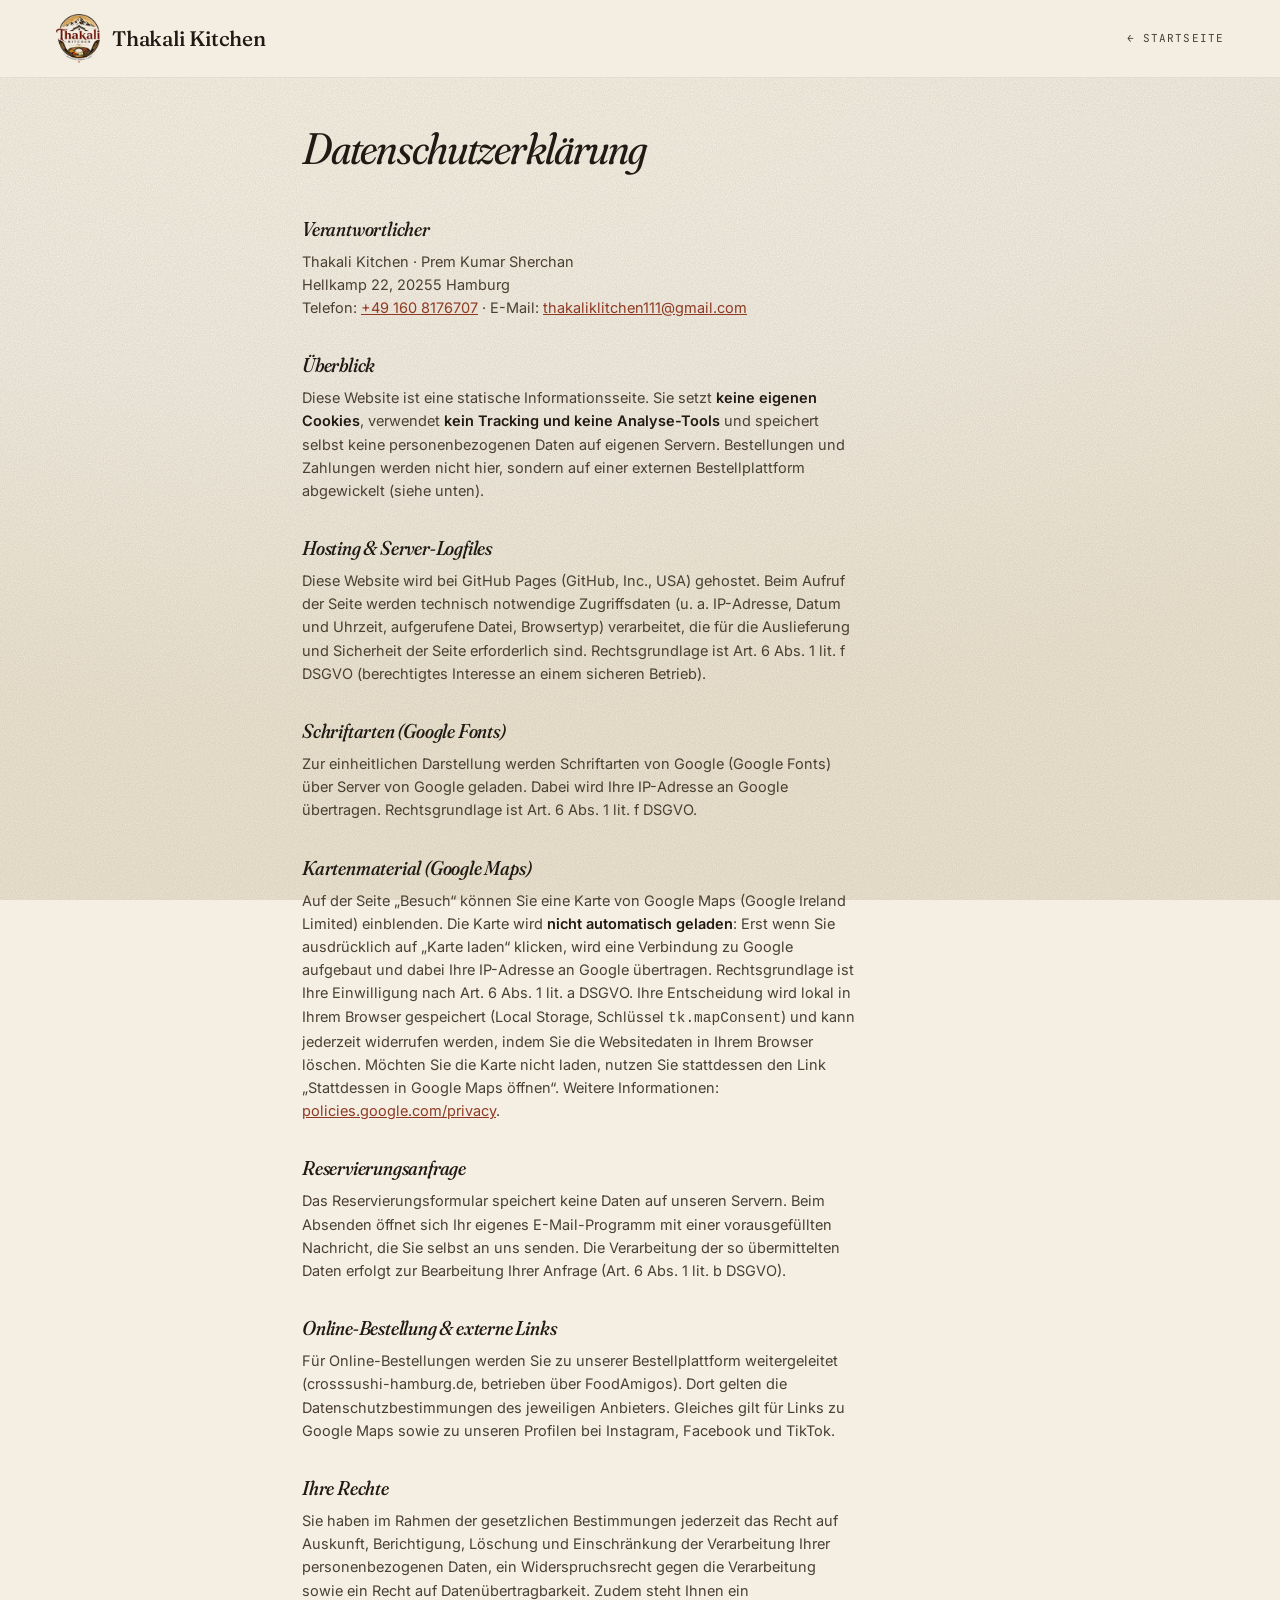
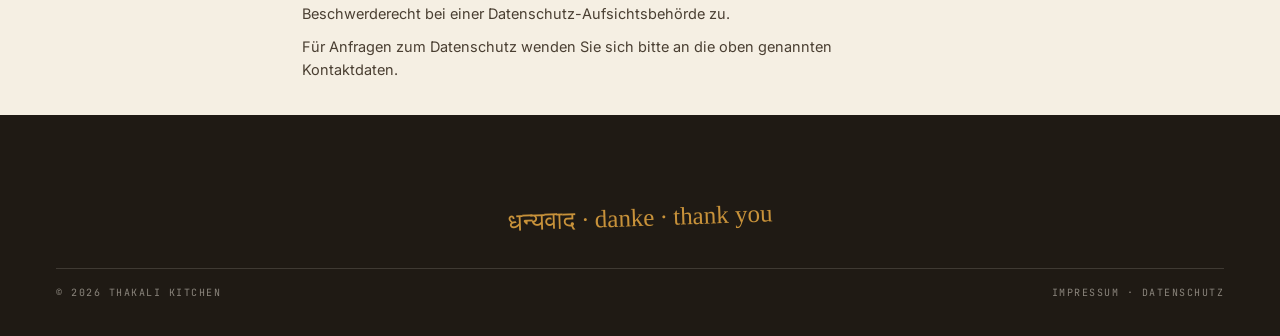
==== commit 840c3f58: "Complete the trilingual coverage, real map, TikTok and opening hours The three languages were only h" ====
--- a/datenschutz.html
+++ b/datenschutz.html
@@ -11,7 +11,7 @@
   <link rel="preconnect" href="https://fonts.googleapis.com"/>
   <link rel="preconnect" href="https://fonts.gstatic.com" crossorigin/>
   <link href="https://fonts.googleapis.com/css2?family=Fraunces:ital,opsz,wght,SOFT@0,9..144,300..700,0..100;1,9..144,300..700,0..100&family=Inter:wght@400;500;600;700&family=JetBrains+Mono:wght@400;500&display=swap" rel="stylesheet"/>
-  <link rel="stylesheet" href="css/style.css?v=3"/>
+  <link rel="stylesheet" href="css/style.css?v=5"/>
 </head>
 <body>
   <div class="page">
@@ -45,11 +45,14 @@
       <p>Zur einheitlichen Darstellung werden Schriftarten von Google (Google Fonts) über Server von Google geladen. Dabei wird Ihre IP-Adresse an Google übertragen. Rechtsgrundlage ist Art. 6 Abs. 1 lit. f DSGVO.</p>
       <!-- Empfehlung: Fonts lokal einbinden (self-hosting), um die IP-Übertragung an Google zu vermeiden. -->
 
+      <h2>Kartenmaterial (Google Maps)</h2>
+      <p>Auf der Seite „Besuch“ können Sie eine Karte von Google Maps (Google Ireland Limited) einblenden. Die Karte wird <strong>nicht automatisch geladen</strong>: Erst wenn Sie ausdrücklich auf „Karte laden“ klicken, wird eine Verbindung zu Google aufgebaut und dabei Ihre IP-Adresse an Google übertragen. Rechtsgrundlage ist Ihre Einwilligung nach Art. 6 Abs. 1 lit. a DSGVO. Ihre Entscheidung wird lokal in Ihrem Browser gespeichert (Local Storage, Schlüssel <code>tk.mapConsent</code>) und kann jederzeit widerrufen werden, indem Sie die Websitedaten in Ihrem Browser löschen. Möchten Sie die Karte nicht laden, nutzen Sie stattdessen den Link „Stattdessen in Google Maps öffnen“. Weitere Informationen: <a href="https://policies.google.com/privacy" target="_blank" rel="noopener">policies.google.com/privacy</a>.</p>
+
       <h2>Reservierungsanfrage</h2>
       <p>Das Reservierungsformular speichert keine Daten auf unseren Servern. Beim Absenden öffnet sich Ihr eigenes E-Mail-Programm mit einer vorausgefüllten Nachricht, die Sie selbst an uns senden. Die Verarbeitung der so übermittelten Daten erfolgt zur Bearbeitung Ihrer Anfrage (Art. 6 Abs. 1 lit. b DSGVO).</p>
 
       <h2>Online-Bestellung &amp; externe Links</h2>
-      <p>Für Online-Bestellungen werden Sie zu unserer Bestellplattform weitergeleitet (crosssushi-hamburg.de, betrieben über FoodAmigos). Dort gelten die Datenschutzbestimmungen des jeweiligen Anbieters. Gleiches gilt für Links zu Google Maps sowie zu unseren Profilen bei Instagram und Facebook.</p>
+      <p>Für Online-Bestellungen werden Sie zu unserer Bestellplattform weitergeleitet (crosssushi-hamburg.de, betrieben über FoodAmigos). Dort gelten die Datenschutzbestimmungen des jeweiligen Anbieters. Gleiches gilt für Links zu Google Maps sowie zu unseren Profilen bei Instagram, Facebook und TikTok.</p>
 
       <h2>Ihre Rechte</h2>
       <p>Sie haben im Rahmen der gesetzlichen Bestimmungen jederzeit das Recht auf Auskunft, Berichtigung, Löschung und Einschränkung der Verarbeitung Ihrer personenbezogenen Daten, ein Widerspruchsrecht gegen die Verarbeitung sowie ein Recht auf Datenübertragbarkeit. Zudem steht Ihnen ein Beschwerderecht bei einer Datenschutz-Aufsichtsbehörde zu.</p>
--- a/css/style.css
+++ b/css/style.css
@@ -23,6 +23,19 @@
 
   --topbar-h: 60px;
   --max-content: 720px;
+
+  /* desktop editorial layer */
+  --band: #EAE1CC;
+  --numeral: #DBCAA7;
+  --frame-ink: 1.5px solid var(--ink);
+  --card-face: #FBF6EA;
+
+  /* Bands run edge to edge; the inset lives on the sections instead of on .page,
+     so content stays measured while backgrounds bleed. The 100% resolves against
+     each section's own width, so these must be used in a padding position. */
+  --content-max: 1560px;
+  --edge: max(56px, (100% - var(--content-max)) / 2);
+  --edge-tight: max(28px, (100% - var(--content-max)) / 2);
 }
 
 * { box-sizing: border-box; }
@@ -286,6 +299,7 @@
 }
 .hero-meta .dot { width: 3px; height: 3px; border-radius: 50%; background: var(--ink-3); }
 .hero-meta .live-dot { width: 6px; height: 6px; border-radius: 50%; background: var(--forest); box-shadow: 0 0 0 3px rgba(74,107,58,0.18); }
+.hero-meta .live-dot.is-closed { background: var(--ink-2); box-shadow: 0 0 0 3px rgba(31,26,20,0.12); }
 
 /* ============== Buttons ============== */
 
@@ -902,6 +916,14 @@
   border-bottom: 1px dashed rgba(245,239,227,0.2);
 }
 .catering-card .pkg:last-child { border-bottom: 0; }
+/* photo frame on the card's dark ground (was inline; here so desktop can restack it) */
+.cater-photo .imgph {
+  aspect-ratio: 16/10;
+  background:
+    repeating-linear-gradient(135deg, rgba(245,239,227,0.06) 0 1px, transparent 1px 8px),
+    rgba(245,239,227,0.05);
+  border-color: rgba(245,239,227,0.15);
+}
 .catering-card .pkg .pkg-name { font-family: var(--serif); font-style: italic; font-size: 16px; }
 .catering-card .pkg .pkg-price { font-family: var(--mono); font-size: 12px; color: var(--mustard); }
 
@@ -953,6 +975,48 @@
   border: 1px solid rgba(31,26,20,0.12);
   background: #E8E0CB;
 }
+.map-consent {
+  position: absolute;
+  inset: 0;
+  z-index: 2;
+  display: flex;
+  flex-direction: column;
+  align-items: center;
+  justify-content: center;
+  gap: 12px;
+  padding: 24px;
+  text-align: center;
+  background: rgba(232,224,203,0.82);
+  backdrop-filter: blur(2px);
+  -webkit-backdrop-filter: blur(2px);
+}
+.map-consent p {
+  max-width: 34ch;
+  font-size: 12.5px;
+  line-height: 1.5;
+  color: var(--ink-2);
+}
+.map-consent .btn { flex: 0 0 auto; padding: 10px 18px; }
+.map-consent > a {
+  font-size: 11.5px;
+  color: var(--ink-2);
+  text-decoration: underline;
+  text-underline-offset: 2px;
+}
+.map-frame {
+  position: absolute;
+  inset: 0;
+  width: 100%;
+  height: 100%;
+  border: 0;
+  z-index: 1;
+}
+/* once the guest opts in, the sketch and the gate step aside */
+.map-card.map-live .map-consent,
+.map-card.map-live .map-sketch { display: none; }
+/* keep the address caption legible on top of the live map */
+.map-card.map-live > .imgph-cap,
+.map-card.map-live > .imgph-tag { z-index: 3; }
 .hours-grid {
   display: grid;
   grid-template-columns: 1fr auto;
@@ -1005,6 +1069,11 @@
   text-decoration: none;
 }
 footer.footer .footer-meta a:hover { color: var(--paper); }
+/* a handle keeps its own casing, so it opts out of the meta row's uppercasing */
+footer.footer .footer-meta a.footer-credit {
+  text-transform: none;
+  letter-spacing: 0.06em;
+}
 
 /* ============== Cart / Nav drawer ============== */
 
@@ -1209,8 +1278,6 @@
     background: var(--paper);
     background-image:
       url("data:image/svg+xml;utf8,<svg xmlns='http://www.w3.org/2000/svg' width='240' height='240'><filter id='n'><feTurbulence type='fractalNoise' baseFrequency='0.9' numOctaves='2' stitchTiles='stitch'/><feColorMatrix values='0 0 0 0 0.12 0 0 0 0 0.10 0 0 0 0 0.08 0 0 0 0.14 0'/></filter><rect width='100%25' height='100%25' filter='url(%23n)'/></svg>");
-    margin-top: 32px;
-    margin-bottom: 32px;
   }
 
   .story-row {
@@ -1239,38 +1306,9 @@
 body.drawer-open { overflow: hidden; }
 
 /* ==========================================================
-   REBRAND ADDITIONS — promo · badges · reviews · offers · faq · social
+   REBRAND ADDITIONS — badges · reviews · offers · faq · social
    (reuses existing tokens/components for visual consistency)
    ========================================================== */
-
-/* ---- Promo strip (top of page, scrolls away) ---- */
-.promo-strip {
-  display: flex;
-  align-items: center;
-  justify-content: center;
-  gap: 8px;
-  flex-wrap: wrap;
-  padding: 9px 16px;
-  text-align: center;
-  background: var(--ink);
-  color: var(--paper);
-  font-family: var(--mono);
-  font-size: 11px;
-  letter-spacing: 0.06em;
-  text-decoration: none;
-  border-bottom: 1px solid rgba(245, 239, 227, 0.12);
-  transition: background 160ms ease;
-}
-.promo-strip:hover { background: var(--rule); }
-.promo-strip .code {
-  color: var(--ink);
-  background: var(--mustard);
-  padding: 2px 7px;
-  border-radius: 2px;
-  font-weight: 600;
-  letter-spacing: 0.14em;
-}
-.promo-strip .promo-arrow { color: var(--mustard); }
 
 /* ---- Most-liked badge on dishes ---- */
 .pop-badge {
@@ -1289,8 +1327,9 @@
 }
 .pop-badge svg { width: 9px; height: 9px; }
 
-/* ---- Dish previous (struck-through) price ---- */
-.dish-price .was {
+/* ---- Previous (struck-through) price, on dish rows and the signature card ---- */
+.dish-price .was,
+.sig-price .was {
   color: var(--ink-3);
   text-decoration: line-through;
   font-size: 12px;
@@ -1434,7 +1473,7 @@
 }
 
 /* ---- Order handoff ---- */
-.order-facts { display: flex; flex-direction: column; }
+.order-facts { display: flex; flex-direction: column; margin-bottom: 16px; }
 .order-fact {
   display: flex;
   align-items: flex-start;
@@ -1447,28 +1486,8 @@
 .order-fact:last-child { border-bottom: 0; }
 .order-fact .ico { color: var(--terracotta-deep); margin-top: 1px; flex-shrink: 0; }
 .order-fact strong { color: var(--ink); font-weight: 600; }
-.order-promo {
-  display: flex;
-  align-items: center;
-  gap: 10px;
-  margin: 16px 0;
-  padding: 12px 14px;
-  background: rgba(200, 146, 58, 0.12);
-  border: 1px dashed var(--mustard);
-  border-radius: 2px;
-  font-size: 13px;
-  color: var(--ink);
-}
-.order-promo .code {
-  font-family: var(--mono);
-  font-weight: 600;
-  background: var(--mustard);
-  color: var(--ink);
-  padding: 2px 7px;
-  border-radius: 2px;
-  letter-spacing: 0.1em;
-  white-space: nowrap;
-}
+/* the dash lives in CSS so desktop can split the row into name/detail columns */
+.order-fact .fact-detail::before { content: " — "; }
 
 /* menu-level order CTA */
 .menu-order-cta { margin: 4px 0 24px; }
@@ -1574,6 +1593,8 @@
 .topbar-nav { display: none; }
 .topbar-order { display: none; }
 .hero-ctas { display: none; }
+.book-aside { display: none; }
+.footer-nav { display: none; }
 
 .signature-card .sig-foot { flex-wrap: wrap; gap: 10px; }
 
@@ -1643,22 +1664,32 @@
   .hours-grid { font-size: 11.5px; }
 }
 
-/* ---- Desktop / large screens ---- */
+/* ==========================================================
+   DESKTOP EDITORIAL GRID  (large screens only — mobile above
+   is untouched).  Tier 1 at 1024px sets the shell: numeral
+   rail, framed photography, full-width bands.  Tier 2 at
+   1280px splits sections into side-by-side columns once
+   there is room for them.
+   ========================================================== */
+
 @media (min-width: 1024px) {
-  .page { max-width: 1180px; }
-  section.block, .hero { scroll-margin-top: 76px; }
-
-  /* topbar: inline nav + order button, no hamburger, no second bar */
-  .topbar { padding: 14px 36px; }
+  /* the sheet stops being a sheet — no width cap, no drop shadow, no paper fill,
+     so the body wash shows through and every band reaches both viewport edges */
+  .page { max-width: none; background: transparent; box-shadow: none; }
+  section.block, .hero { scroll-margin-top: 80px; }
+
+  /* ---- topbar: brand · inline nav · actions ---- */
+  .topbar { padding: 14px var(--edge-tight); }
   #navToggle { display: none; }
-  .topbar-nav { display: flex; gap: 22px; }
+  .topbar-brand { white-space: nowrap; }
+  .topbar-nav { display: flex; gap: 20px; }
   .topbar-nav a {
     font-family: var(--mono);
-    font-size: 10.5px;
-    letter-spacing: 0.14em;
+    font-size: 10px;
+    letter-spacing: 0.12em;
     text-transform: uppercase;
     white-space: nowrap;
-    color: var(--ink-2);
+    color: var(--ink);
     text-decoration: none;
     padding: 6px 1px;
     border-bottom: 1px solid transparent;
@@ -1666,69 +1697,180 @@
   }
   .topbar-nav a:hover { color: var(--terracotta-deep); border-bottom-color: var(--terracotta-deep); }
   .topbar-actions { gap: 12px; }
-  .topbar-order { display: inline-flex; flex: 0 0 auto; padding: 9px 16px; font-size: 12.5px; }
+  .topbar-order { display: inline-flex; flex: 0 0 auto; padding: 10px 16px; font-size: 12.5px; }
   .cta-bar { display: none; }
 
-  .promo-strip { font-size: 11.5px; padding: 10px 16px; }
-
-  /* hero: text left, photo right */
+  /* ---- framed photography: hard rule, caption on its own strip ---- */
+  .hero-img,
+  .story-photos .story-main,
+  .polaroid,
+  .gallery-grid .imgph,
+  .map-card {
+    border: var(--frame-ink);
+    border-radius: 0;
+    background: var(--card-face);
+  }
+  /* the aspect-ratio scaffolding labels are placeholder furniture on desktop */
+  .hero-img > .imgph-tag,
+  .story-photos .imgph-tag,
+  .cater-photo .imgph-tag,
+  .signature-card .imgph-tag,
+  .map-card > .imgph-tag { display: none; }
+
+  /* caption below the frame rather than floating over the photo */
+  .hero-img > .imgph-cap,
+  .story-photos .story-main > .imgph-cap {
+    position: static;
+    background: none;
+    backdrop-filter: none;
+    -webkit-backdrop-filter: none;
+    border-left: 0;
+    border-top: var(--frame-ink);
+    padding: 10px 13px;
+    font-size: 11px;
+    color: var(--ink-2);
+    display: block;
+  }
+  .hero-img > img,
+  .story-photos .story-main > img { position: static; }
+
+  /* ---- hero: copy left, photo fills the rest ---- */
   .hero {
     display: grid;
-    grid-template-columns: 1.05fr 0.95fr;
-    column-gap: 64px;
-    align-items: center;
-    padding: 64px 56px 72px;
+    grid-template-columns: minmax(0, 1fr) minmax(0, 0.86fr);
+    grid-template-rows: auto auto auto auto auto 1fr;
+    column-gap: 84px;
+    align-items: start;
+    padding: 84px var(--edge) 92px;
   }
   .hero > * { grid-column: 1; }
-  .hero-eyebrow-row { padding-right: 0; }
-  .hero h1 { font-size: clamp(52px, 5vw, 78px); }
-  .hero .hero-sub { font-size: 16.5px; max-width: 40ch; }
-  .hero-ctas { display: flex; gap: 10px; max-width: 440px; margin-top: 12px; }
+  .hero-eyebrow-row { padding-right: 0; margin-bottom: 26px; gap: 12px; }
+  .hero-eyebrow-row .eyebrow { font-size: 11px; letter-spacing: 0.22em; color: var(--ink); }
+  .hero-eyebrow-row .stamp { width: 30px; height: 30px; border-color: var(--terracotta-deep); }
+  .hero h1 { font-size: clamp(56px, 5.2vw, 88px); line-height: 0.98; }
+  .hero-hand { font-size: 28px; margin-top: 20px; }
+  .hero .hero-sub { font-size: 17.5px; max-width: 47ch; margin-top: 16px; line-height: 1.65; }
+  .hero-ctas { display: flex; gap: 14px; max-width: 430px; margin-top: 34px; }
+  .hero-ctas .btn { padding: 15px 28px; font-size: 15px; }
+  .hero-meta { margin-top: 30px; letter-spacing: 0.16em; align-self: start; }
   .hero .hero-img {
     grid-column: 2;
-    grid-row: 1 / span 6;
+    grid-row: 1 / -1;
+    align-self: start;
     margin-top: 0;
-    width: min(100%, 470px);
-    justify-self: end;
-  }
-  .hero-meta { margin-top: 4px; }
+    aspect-ratio: auto;
+    overflow: hidden;
+    box-shadow: 10px 10px 0 rgba(31, 26, 20, 0.08);
+  }
+  .hero .hero-img > img { height: clamp(430px, 40vw, 560px); }
   .spice-stamp {
-    right: 64px;
-    top: 44px;
-    background: rgba(245, 239, 227, 0.93);
-    z-index: 2;
-  }
-
-  /* section shell: heading rail left, content right */
-  section.block { padding: 76px 56px; }
-  section.block:where(:not(#menu)):where(:not(#gallery)) {
+    top: 50px;
+    right: 30px;
+    width: 108px;
+    height: 108px;
+    font-size: 17px;
+    border-width: 1.5px;
+    background: var(--paper);
+    transform: rotate(8deg);
+    z-index: 3;
+  }
+  .spice-stamp .small { font-size: 8.5px; letter-spacing: 0.14em; }
+
+  /* ---- section shell: numeral rail + content column ---- */
+  section.block {
     display: grid;
-    grid-template-columns: 320px minmax(0, 1fr);
-    column-gap: 80px;
+    grid-template-columns: 132px minmax(0, 1fr);
+    column-gap: 56px;
     row-gap: 0;
-  }
-  section.block:where(:not(#menu)):where(:not(#gallery)) > .section-head {
+    align-content: start;
+    padding: 88px var(--edge);
+  }
+  .page { counter-reset: sec; }
+  section.block::before {
+    counter-increment: sec;
+    content: counter(sec, decimal-leading-zero);
     grid-column: 1;
-    grid-row: 1 / span 40;
-    align-self: start;
-    position: sticky;
-    top: 92px;
-    margin-bottom: 0;
-  }
-  section.block:where(:not(#menu)):where(:not(#gallery)) > *:where(:not(.section-head)) {
-    grid-column: 2;
-    min-width: 0;
-  }
-  .section-head h2 { font-size: clamp(38px, 3.4vw, 50px); }
-
-  #about .story-row { grid-column: 1 / -1; margin-top: 48px; }
-
-  /* menu: signature splits, dish lists run in two columns */
+    grid-row: 1;
+    font-family: var(--serif);
+    font-weight: 300;
+    font-size: 116px;
+    line-height: 0.8;
+    letter-spacing: -0.04em;
+    color: var(--numeral);
+    margin-top: -12px;
+    pointer-events: none;
+    -webkit-user-select: none;
+    user-select: none;
+  }
+  section.block > * { grid-column: 2; min-width: 0; }
+  section.block > .section-head { margin-bottom: 40px; }
+  .section-head h2 { font-size: clamp(40px, 3.3vw, 50px); line-height: 1.06; }
+  .section-head p { font-size: 16.5px; line-height: 1.7; max-width: 54ch; }
+  .divider { margin: 6px 0 18px; }
+
+  /* ---- 01 story: main frame top-left, second frame overlapping bottom-right ---- */
+  .story-photos { padding-bottom: 76px; }
+  /* the frame is sized by its photo + caption strip, not by a ratio box */
+  .story-photos .story-main { aspect-ratio: auto; width: 72%; }
+  .story-photos .story-main > img { height: 330px; }
+  /* keep the caption text clear of the overlapping frame */
+  .story-photos .story-main > .imgph-cap { padding-right: 26%; }
+  .polaroid {
+    right: 0;
+    bottom: 0;
+    width: 42%;
+    padding: 0;
+    transform: none;
+    box-shadow: 8px 8px 0 rgba(31, 26, 20, 0.09);
+    overflow: hidden;
+  }
+  .polaroid img { aspect-ratio: auto; height: 172px; }
+  .polaroid figcaption {
+    border-top: var(--frame-ink);
+    padding: 8px 11px;
+    text-align: left;
+    font-size: 15px;
+    color: var(--terracotta-deep);
+  }
+  .story-row { gap: 56px; }
+  .story-card {
+    background: none;
+    border: 0;
+    border-top: var(--frame-ink);
+    border-radius: 0;
+    padding: 20px 0 0;
+  }
+  .story-card .num {
+    font-family: var(--mono);
+    font-style: normal;
+    font-size: 12px;
+    color: var(--mustard);
+    margin-bottom: 10px;
+  }
+  .story-card h4 { font-size: 21px; font-weight: 600; margin-bottom: 8px; }
+  .story-card p { font-size: 14.5px; line-height: 1.6; }
+
+  /* ---- 02 menu: the one full-width dark band ---- */
+  #menu {
+    background: var(--ink);
+    color: rgba(245, 239, 227, 0.82);
+    padding: 92px var(--edge) 96px;
+  }
+  #menu::before { color: rgba(200, 146, 58, 0.26); }
+  #menu .section-head h2 { color: var(--paper); }
+  #menu .section-head h2 .it { color: var(--mustard); }
+  #menu .section-head p { color: rgba(245, 239, 227, 0.72); }
+  #menu .divider { color: rgba(245, 239, 227, 0.45); }
+  #menu .divider svg,
+  #menu .divider .label { color: var(--mustard); }
+
   #menu .signature-card {
     display: grid;
-    grid-template-columns: 1.05fr 1fr;
+    grid-template-columns: minmax(0, 1.05fr) minmax(0, 1fr);
     column-gap: 44px;
     padding: 26px;
+    background: #272016;
+    border: 1px solid rgba(200, 146, 58, 0.45);
   }
   #menu .signature-card > * { grid-column: 1; }
   #menu .signature-card .imgph {
@@ -1739,75 +1881,388 @@
     margin-bottom: 0;
   }
   #menu .signature-card .sig-foot { align-self: end; }
-  .menu-group-tabs .group-tab { padding: 13px 14px; font-size: 17px; }
-  .menu-tabs { flex-wrap: wrap; overflow: visible; border-radius: 14px; }
+
+  #menu .menu-group-tabs .group-tab {
+    padding: 13px 14px;
+    font-size: 17px;
+    border-color: rgba(245, 239, 227, 0.28);
+    color: rgba(245, 239, 227, 0.8);
+  }
+  #menu .menu-group-tabs .group-tab:hover { border-color: var(--mustard); color: var(--mustard); }
+  #menu .menu-group-tabs .group-tab.active {
+    background: var(--mustard);
+    border-color: var(--mustard);
+    color: var(--ink);
+  }
+  #menu .menu-tabs {
+    flex-wrap: wrap;
+    overflow: visible;
+    border-radius: 14px;
+    background: rgba(245, 239, 227, 0.08);
+  }
+  #menu .menu-tabs button { color: rgba(245, 239, 227, 0.72); }
+  #menu .menu-tabs button.active { background: var(--paper); color: var(--ink); }
+  #menu .chip { border-color: rgba(245, 239, 227, 0.3); color: rgba(245, 239, 227, 0.75); }
+  #menu .chip.on { background: var(--paper); border-color: var(--paper); color: var(--ink); }
+  #menu .chip.veg .veg-dot { color: #9CCB7B; }
+
+  #menu .menu-section-head h3 { color: var(--paper); }
+  #menu .menu-section-sub { color: var(--mustard); border-bottom-color: rgba(245, 239, 227, 0.22); }
+  #menu .dish { border-bottom-color: rgba(245, 239, 227, 0.14); }
+  #menu .menu-list .dish:hover { background: rgba(245, 239, 227, 0.05); }
+  #menu .dish-num { color: rgba(245, 239, 227, 0.45); }
+  #menu .dish-title-row h4 { color: var(--paper); }
+  #menu .dish-dots { border-bottom-color: rgba(245, 239, 227, 0.28); }
+  #menu .dish-price { color: var(--mustard); }
+  #menu .dish-price .was { color: rgba(245, 239, 227, 0.45); }
+  #menu .dish-desc { color: rgba(245, 239, 227, 0.6); }
+  #menu .tag { background: rgba(245, 239, 227, 0.1); color: rgba(245, 239, 227, 0.78); }
+  #menu .tag.veg { color: #9CCB7B; background: rgba(156, 203, 123, 0.14); }
+  #menu .tag.spicy { color: #E4907C; background: rgba(228, 144, 124, 0.14); }
   .dish-list.cols {
     columns: 2;
     column-gap: 72px;
-    column-rule: 1px dashed rgba(31, 26, 20, 0.14);
+    column-rule: 1px dashed rgba(245, 239, 227, 0.16);
   }
   .dish { break-inside: avoid; }
-  .menu-order-cta { max-width: 460px; margin-left: auto; margin-right: auto; display: flex; }
-
-  /* gallery: four columns, uniform editorial rows */
-  #gallery .gallery-grid { grid-template-columns: repeat(4, 1fr); gap: 10px; }
+  #menu .menu-order-cta {
+    max-width: 460px;
+    display: flex;
+    margin: 8px auto 0;
+    background: var(--mustard);
+    color: var(--ink);
+  }
+  #menu .menu-order-cta:hover { background: #D8A857; }
+
+  /* ---- 03 gallery: 4 columns, 2×2 opening tile ---- */
+  #gallery > .gallery-grid {
+    grid-column: 1 / -1;
+    grid-template-columns: repeat(4, minmax(0, 1fr));
+    grid-auto-rows: 250px;
+    gap: 14px;
+  }
   #gallery .gallery-grid .imgph:nth-child(n) {
     aspect-ratio: auto;
-    height: 272px;
     grid-column: span 1;
-  }
-  #gallery .gallery-grid .imgph:nth-child(6n+1),
-  #gallery .gallery-grid .imgph:nth-child(6n) { grid-column: span 2; }
-
-  /* cards breathe a little more */
-  .reservation-card, .contact-card, .offer-card { padding: 24px; }
-  .catering-card { padding: 28px 26px; }
-
-  /* contact: address + hours side by side, wide map below */
-  #contact { grid-template-columns: 320px 1fr 1fr; }
-  #contact > div:nth-of-type(2) { grid-column: 2; grid-row: 1; margin-bottom: 0; }
-  #contact > div:nth-of-type(3) { grid-column: 3; grid-row: 1; margin-bottom: 0; }
-  #contact > .map-card { grid-column: 2 / 4; grid-row: 2; margin-top: 20px; aspect-ratio: 21/9; }
-
-  /* story: shorter editorial crop, polaroid tucks the corner */
-  .story-photos .story-main { aspect-ratio: 3/2; }
-  .polaroid { right: 22px; bottom: -26px; width: 200px; }
-  .story-photos .story-main .imgph-cap { right: 250px; }
-
-  /* ghost section numerals behind the heading rail */
-  .page { counter-reset: sec; }
-  section.block > .section-head::before {
-    counter-increment: sec;
-    content: counter(sec, decimal-leading-zero);
+    grid-row: span 1;
+  }
+  #gallery .gallery-grid .imgph:nth-child(1) { grid-column: span 2; grid-row: span 2; }
+  #gallery .gallery-grid .imgph:nth-child(8),
+  #gallery .gallery-grid .imgph:nth-child(11) { grid-column: span 2; }
+  #gallery .gallery-grid .imgph-tag { top: 0; left: 0; font-size: 10px; padding: 5px 8px; }
+
+  /* captions squared into the bottom-left corner of their own tile */
+  .gallery-grid .imgph-cap,
+  .map-card > .imgph-cap {
+    left: 0;
+    right: auto;
+    bottom: 0;
+    max-width: 93%;
+    background: var(--paper-2);
+    backdrop-filter: none;
+    -webkit-backdrop-filter: none;
+    border-left: 0;
+    border-top: var(--frame-ink);
+    border-right: var(--frame-ink);
+    padding: 7px 11px;
+    font-size: 10.5px;
+    color: var(--ink-2);
+  }
+
+  /* ---- 04 guest favourites ---- */
+  .reviews-cta {
+    background: var(--paper-2);
+    color: var(--ink);
+    border: var(--frame-ink);
+    padding: 20px 26px;
+  }
+  .reviews-cta .cta-copy { display: flex; align-items: center; gap: 18px; }
+  .reviews-cta .stars { font-size: 19px; }
+  .reviews-cta p { color: var(--ink-2); font-size: 15px; }
+  .reviews-cta .btn {
+    margin-top: 0;
+    padding: 11px 22px;
+    background: transparent;
+    color: var(--ink);
+    border: var(--frame-ink);
+  }
+  .reviews-cta .btn:hover { background: var(--ink); color: var(--paper); }
+  .fav-grid { gap: 22px; margin-top: 24px; }
+  .fav-card {
+    border: var(--frame-ink);
+    border-radius: 0;
+    background: var(--card-face);
+    box-shadow: 6px 6px 0 rgba(31, 26, 20, 0.07);
+    padding: 22px 24px;
+    align-items: baseline;
+    gap: 18px;
+  }
+  .fav-rank { font-size: 38px; min-width: 0; }
+  .fav-name { font-size: 20px; }
+
+  /* ---- 05 reservation: tinted band, three-column form ---- */
+  #book { background: var(--band); }
+  #book > .reservation-card { background: none; border: 0; padding: 0; }
+  #reservationForm {
+    display: grid;
+    grid-template-columns: repeat(3, minmax(0, 1fr));
+    column-gap: 26px;
+    align-items: start;
+  }
+  #reservationForm > .field-row { display: contents; }
+  #reservationForm > .dashed-rule { grid-column: 1 / -1; margin: 6px 0 18px; }
+  #reservationForm > .field:has(textarea) { grid-column: 1 / -1; }
+  #reservationForm > button[type="submit"] { grid-column: 1 / -1; margin-top: 4px; }
+  #reservationForm .field { margin-bottom: 20px; }
+  #reservationForm .field label { margin-bottom: 3px; }
+  #reservationForm .field input,
+  #reservationForm .field textarea {
+    border: var(--frame-ink);
+    background: var(--card-face);
+    padding: 12px 14px;
+  }
+  #reservationForm .field input:focus,
+  #reservationForm .field textarea:focus { border-color: var(--terracotta); }
+  #reservationForm .party-stepper {
+    border: var(--frame-ink);
+    background: var(--card-face);
+    padding: 7px 14px;
+    justify-content: space-between;
+  }
+  #reservationForm .time-pills { margin-top: 3px; }
+
+  /* ---- 06 takeaway: rule rows instead of a card ---- */
+  #order > .reservation-card {
+    background: none;
+    border: 0;
+    padding: 0;
+    max-width: 760px;
+  }
+  #order .order-facts { margin-bottom: 28px; }
+  #order .order-fact {
+    align-items: baseline;
+    border-bottom: 0;
+    border-top: var(--frame-ink);
+    padding: 16px 2px;
+    font-size: 15px;
+  }
+  #order .order-fact:last-child { border-bottom: var(--frame-ink); }
+  #order .order-fact .ico { display: none; }
+  #order .order-fact .fact-text {
+    flex: 1;
+    display: flex;
+    align-items: baseline;
+    justify-content: space-between;
+    gap: 24px;
+  }
+  #order .order-fact strong { font-family: var(--serif); font-size: 17.5px; font-weight: 500; }
+  #order .order-fact .fact-detail {
+    font-family: var(--mono);
+    font-size: 12px;
+    letter-spacing: 0.04em;
+    text-transform: uppercase;
+    color: var(--ink-3);
+    text-align: right;
+  }
+  #order .order-fact .fact-detail::before { content: none; }
+  #order .reservation-card > .btn { max-width: 330px; }
+
+  /* ---- 07 catering ---- */
+  .catering-card { padding: 32px 30px; }
+  #catering .catering-card .pkg-list { gap: 0; margin: 26px 0 28px; }
+  #catering .catering-card .pkg {
+    border-bottom: 0;
+    border-top: 1.5px solid rgba(245, 239, 227, 0.45);
+    padding: 15px 2px;
+  }
+  #catering .catering-card .pkg:last-child { border-bottom: 1.5px solid rgba(245, 239, 227, 0.45); }
+  #catering .catering-card .pkg .pkg-name { font-size: 18px; }
+  #catering .catering-card .pkg .pkg-price { font-size: 13px; }
+  #catering .cater-photo .imgph { border-width: 1.5px; border-radius: 0; }
+  #catering .catering-card > .btn {
+    max-width: 270px;
+    background: transparent;
+    color: var(--paper);
+    border: 1.5px solid rgba(245, 239, 227, 0.55);
+  }
+  #catering .catering-card > .btn:hover {
+    background: var(--mustard);
+    border-color: var(--mustard);
+    color: var(--ink);
+  }
+
+  /* ---- 08 gift cards & loyalty ---- */
+  #offers > .offer-grid { gap: 22px; }
+  .offer-card {
+    border: var(--frame-ink);
+    border-radius: 0;
+    background: var(--card-face);
+    padding: 34px;
+  }
+  .offer-card.dark { background: var(--ink); border-color: var(--ink); }
+  .offer-card h3 { font-size: 29px; }
+  .offer-card p { font-size: 14.5px; }
+
+  /* ---- 09 FAQ ---- */
+  .faq-list { border-top: 0; }
+  .faq-item {
+    border-top: 1.5px solid rgba(31, 26, 20, 0.28);
+    border-bottom: 0;
+  }
+  .faq-item > summary { font-size: 17.5px; padding: 18px 0; }
+  .faq-a { font-size: 14.5px; }
+
+  /* ---- 10 visit: tinted band, rule rows ---- */
+  #contact { background: var(--band); }
+  #contact > .contact-card { background: none; border: 0; padding: 0; }
+  #contact .contact-card h4 { font-size: 20px; margin-bottom: 12px; }
+  /* gap 0 so each row's rule runs unbroken across both columns */
+  #contact .hours-grid { gap: 0; font-size: 14px; }
+  #contact .hours-grid > div { border-top: var(--frame-ink); padding: 12px 2px; }
+  #contact .hours-grid > .day { padding-right: 16px; }
+  #contact .hours-grid > div:nth-last-child(-n+2) { border-bottom: var(--frame-ink); }
+  #contact > .map-card { aspect-ratio: 4/3; }
+
+  /* ---- footer: centred sign-off ---- */
+  footer.footer {
+    display: flex;
+    flex-direction: column;
+    align-items: center;
+    text-align: center;
+    padding: 84px var(--edge) 36px;
+  }
+  footer.footer h2 { font-size: 58px; }
+  footer.footer .footer-hand { font-size: 25px; }
+  footer.footer p { font-size: 14px; }
+  .footer-logo { width: 76px; height: 76px; margin-bottom: 18px; }
+  .footer-nav {
+    display: flex;
+    flex-wrap: wrap;
+    justify-content: center;
+    gap: 14px 30px;
+    margin-top: 40px;
+  }
+  .footer-nav a {
+    font-family: var(--mono);
+    font-size: 11px;
+    letter-spacing: 0.16em;
+    text-transform: uppercase;
+    color: rgba(245, 239, 227, 0.8);
+    text-decoration: none;
+    transition: color 160ms ease;
+  }
+  .footer-nav a:hover { color: var(--mustard); }
+  footer.footer .footer-meta { width: 100%; margin-top: 30px; }
+}
+
+/* ---- Tier 2: side-by-side section splits once there is room ---- */
+@media (min-width: 1280px) {
+  /* topbar can afford the proposal's generous spacing here */
+  .topbar { padding: 14px var(--edge); }
+  .topbar-brand { font-size: 21px; gap: 12px; }
+  .brand-logo { width: 44px; }
+  .topbar-nav { gap: 34px; }
+  .topbar-nav a { font-size: 10.5px; letter-spacing: 0.18em; }
+  .topbar-actions { gap: 18px; }
+  .topbar-order { padding: 11px 22px; font-size: 13.5px; }
+
+  /* the proposal's 600 / 644 split, as a ratio so it holds on wider screens too */
+  .hero { grid-template-columns: minmax(0, 1fr) minmax(0, 1.073fr); }
+
+  /* 01 story: numeral · copy · overlapping photo pair */
+  /* the rail gap stays 56px everywhere so every section shares one content edge */
+  #about {
+    grid-template-columns: 132px minmax(0, 1fr) minmax(0, 1.28fr);
+    column-gap: 56px;
+  }
+  #about > .section-head { grid-column: 2; grid-row: 1; margin-bottom: 0; }
+  #about > .story-photos { grid-column: 3; grid-row: 1; margin: 0; }
+  #about > .story-row { grid-column: 2 / -1; grid-row: 2; margin-top: 76px; }
+
+  /* 05 reservation: form left, house facts right */
+  #book { grid-template-columns: 132px minmax(0, 1fr) minmax(0, 0.46fr); column-gap: 56px; }
+  #book > .section-head { grid-column: 2; grid-row: 1; }
+  #book > .reservation-card { grid-column: 2; grid-row: 2; }
+  #book > .book-aside {
     display: block;
+    grid-column: 3;
+    grid-row: 1 / span 2;
+    align-self: start;
+    background: var(--ink);
+    color: rgba(245, 239, 227, 0.82);
+    padding: 38px 34px;
+  }
+  .book-aside .seat-figure {
     font-family: var(--serif);
     font-style: italic;
-    font-weight: 400;
     font-size: 92px;
-    line-height: 0.75;
-    letter-spacing: -0.04em;
-    color: rgba(184, 85, 58, 0.13);
-    margin: 0 0 -20px -5px;
-    pointer-events: none;
-  }
-
-  /* gallery runs edge to edge of the sheet */
-  #gallery { padding-left: 0; padding-right: 0; }
-  #gallery .section-head { padding: 0 56px; }
-
-  /* footer: brand block left, social right, meta across */
-  footer.footer {
+    line-height: 1;
+    color: var(--mustard);
+  }
+  .book-aside .seat-label {
+    font-family: var(--mono);
+    font-size: 11px;
+    letter-spacing: 0.2em;
+    text-transform: uppercase;
+    color: rgba(245, 239, 227, 0.85);
+    margin-top: 8px;
+  }
+  .book-aside .aside-call {
+    border-top: 1px solid rgba(245, 239, 227, 0.25);
+    margin-top: 30px;
+    padding-top: 20px;
+  }
+  .book-aside .aside-call .eyebrow { color: var(--mustard); }
+  .book-aside .aside-call a {
+    display: block;
+    margin-top: 8px;
+    font-family: var(--serif);
+    font-size: 23px;
+    font-weight: 600;
+    color: var(--paper);
+    text-decoration: none;
+  }
+
+  /* 07 catering: photo left, packages right */
+  #catering > .catering-card {
     display: grid;
-    grid-template-columns: 1fr auto;
-    column-gap: 64px;
-    padding: 64px 56px 36px;
-  }
-  footer.footer > * { grid-column: 1; }
-  footer.footer .social-row {
-    grid-column: 2;
-    grid-row: 2 / span 4;
-    align-self: center;
-  }
-  footer.footer .footer-meta { grid-column: 1 / -1; }
-  footer.footer h2 { font-size: 46px; }
-}
+    grid-template-columns: minmax(0, 1.05fr) minmax(0, 1fr);
+    column-gap: 46px;
+  }
+  #catering .catering-card > * { grid-column: 2; }
+  /* rows here are implicit, so -1 would not reach the last one — span explicitly */
+  #catering .catering-card > .cater-photo {
+    grid-column: 1;
+    grid-row: 1 / span 5;
+    align-self: stretch;
+    margin: 0;
+  }
+  #catering .cater-photo .imgph { aspect-ratio: auto; height: 100%; min-height: 340px; }
+
+  /* 09 FAQ: heading left, questions in two columns */
+  #faq { grid-template-columns: 132px minmax(0, 0.42fr) minmax(0, 1fr); column-gap: 56px; }
+  #faq > .section-head { grid-column: 2; grid-row: 1; margin-bottom: 0; }
+  #faq > .faq-list {
+    grid-column: 3;
+    grid-row: 1;
+    display: grid;
+    grid-template-columns: repeat(2, minmax(0, 1fr));
+    column-gap: 56px;
+    align-content: start;
+  }
+
+  /* 10 visit: address · hours · map */
+  #contact {
+    grid-template-columns: 132px minmax(0, 1fr) minmax(0, 1fr) minmax(0, 0.95fr);
+    column-gap: 56px;
+  }
+  #contact > .section-head { grid-column: 2; grid-row: 1; margin-bottom: 26px; }
+  #contact > div:nth-of-type(2) { grid-column: 2; grid-row: 2; margin-bottom: 0; }
+  #contact > div:nth-of-type(3) {
+    grid-column: 3;
+    grid-row: 1 / span 2;
+    align-self: start;
+    margin-bottom: 0;
+  }
+  #contact > .map-card { grid-column: 4; grid-row: 1 / span 2; aspect-ratio: auto; min-height: 340px; }
+}
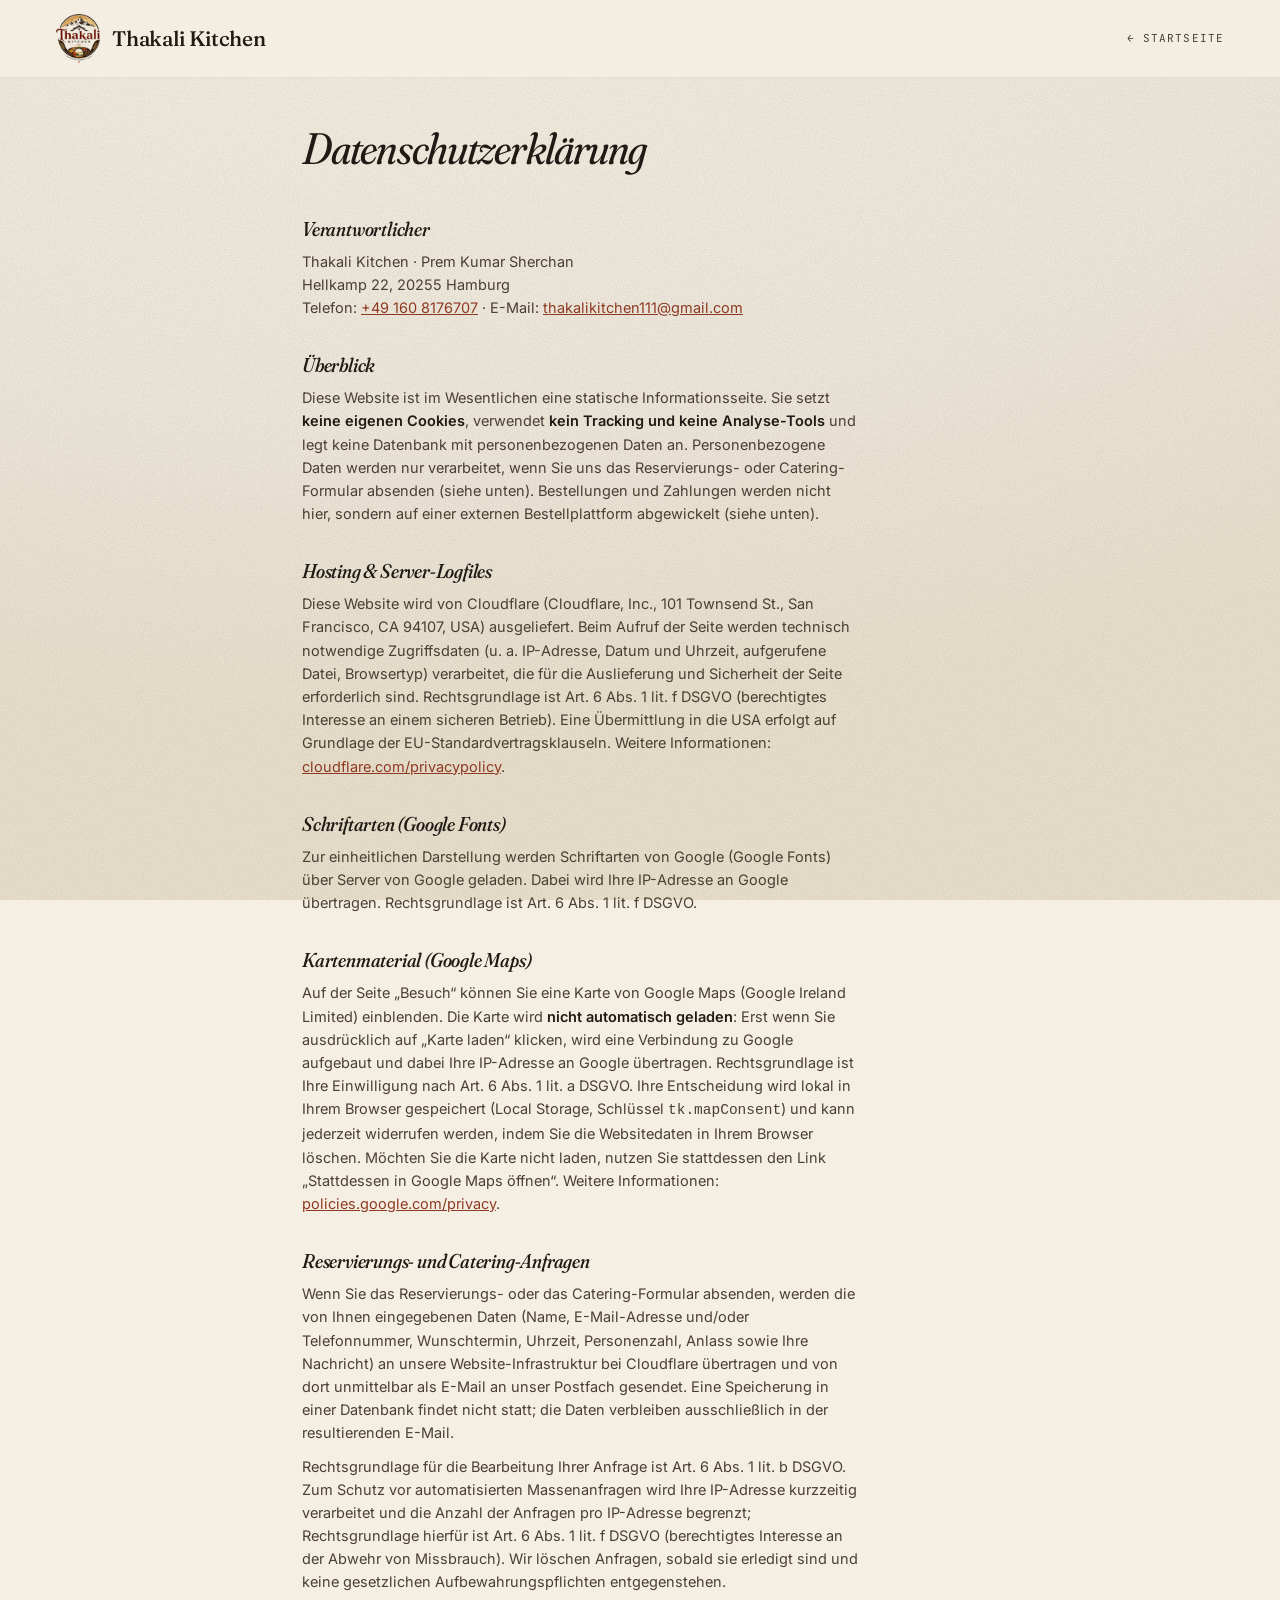
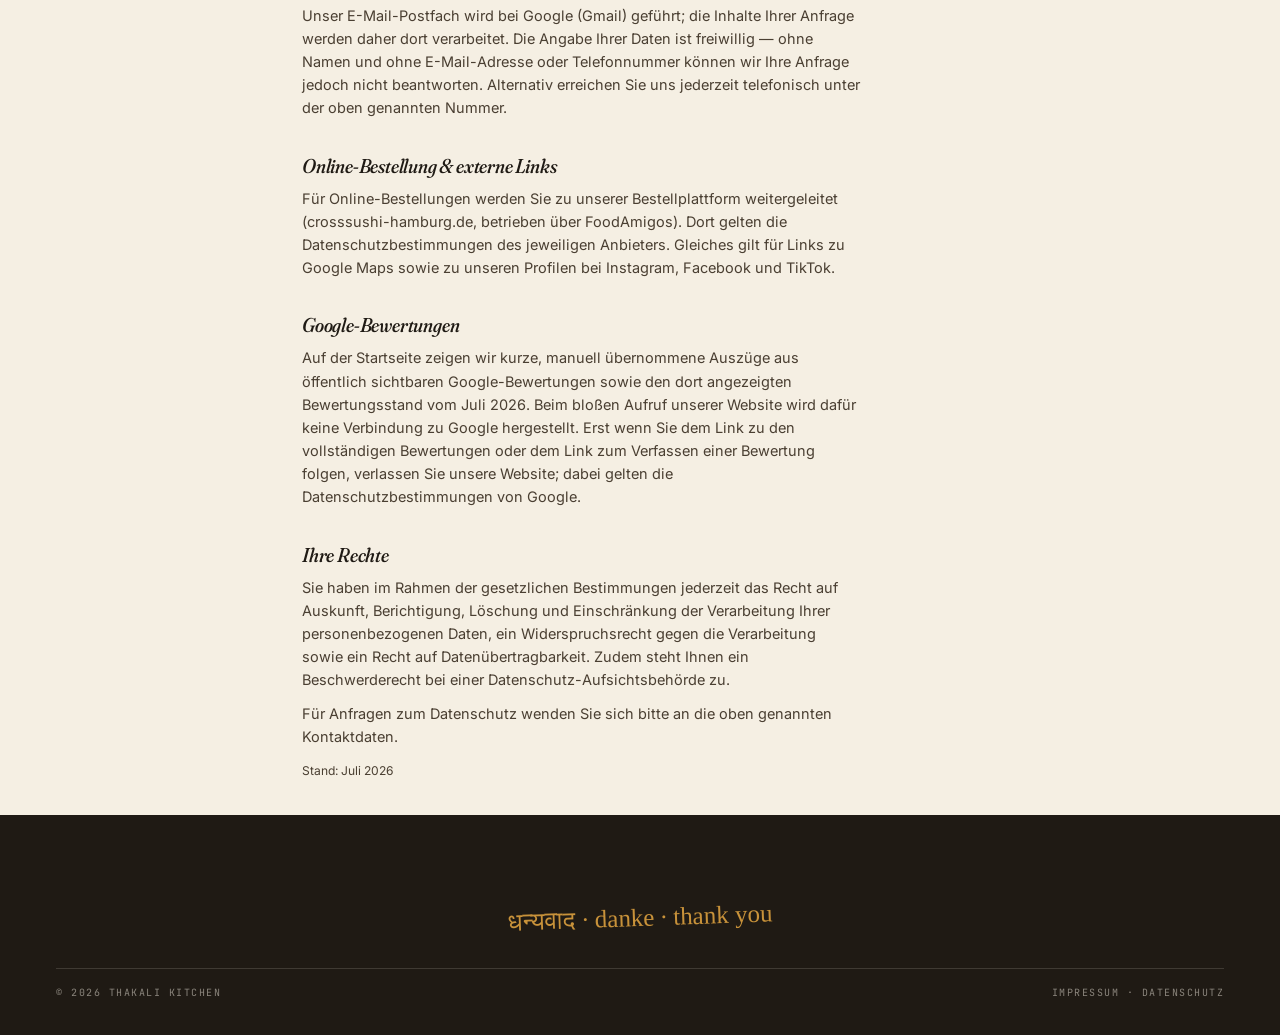
==== commit 4bb46dcf: "Improve reservations, reviews, and SEO" ====
--- a/datenschutz.html
+++ b/datenschutz.html
@@ -11,7 +11,7 @@
   <link rel="preconnect" href="https://fonts.googleapis.com"/>
   <link rel="preconnect" href="https://fonts.gstatic.com" crossorigin/>
   <link href="https://fonts.googleapis.com/css2?family=Fraunces:ital,opsz,wght,SOFT@0,9..144,300..700,0..100;1,9..144,300..700,0..100&family=Inter:wght@400;500;600;700&family=JetBrains+Mono:wght@400;500&display=swap" rel="stylesheet"/>
-  <link rel="stylesheet" href="css/style.css?v=5"/>
+  <link rel="stylesheet" href="css/style.css?v=7"/>
 </head>
 <body>
   <div class="page">
@@ -32,14 +32,14 @@
       <p>
         Thakali Kitchen · Prem Kumar Sherchan<br>
         Hellkamp 22, 20255 Hamburg<br>
-        Telefon: <a href="tel:+491608176707">+49 160 8176707</a> · E-Mail: <a href="mailto:thakaliklitchen111@gmail.com">thakaliklitchen111@gmail.com</a>
+        Telefon: <a href="tel:+491608176707">+49 160 8176707</a> · E-Mail: <a href="mailto:thakalikitchen111@gmail.com">thakalikitchen111@gmail.com</a>
       </p>
 
       <h2>Überblick</h2>
-      <p>Diese Website ist eine statische Informationsseite. Sie setzt <strong>keine eigenen Cookies</strong>, verwendet <strong>kein Tracking und keine Analyse-Tools</strong> und speichert selbst keine personenbezogenen Daten auf eigenen Servern. Bestellungen und Zahlungen werden nicht hier, sondern auf einer externen Bestellplattform abgewickelt (siehe unten).</p>
+      <p>Diese Website ist im Wesentlichen eine statische Informationsseite. Sie setzt <strong>keine eigenen Cookies</strong>, verwendet <strong>kein Tracking und keine Analyse-Tools</strong> und legt keine Datenbank mit personenbezogenen Daten an. Personenbezogene Daten werden nur verarbeitet, wenn Sie uns das Reservierungs- oder Catering-Formular absenden (siehe unten). Bestellungen und Zahlungen werden nicht hier, sondern auf einer externen Bestellplattform abgewickelt (siehe unten).</p>
 
       <h2>Hosting &amp; Server-Logfiles</h2>
-      <p>Diese Website wird bei GitHub Pages (GitHub, Inc., USA) gehostet. Beim Aufruf der Seite werden technisch notwendige Zugriffsdaten (u.&nbsp;a. IP-Adresse, Datum und Uhrzeit, aufgerufene Datei, Browsertyp) verarbeitet, die für die Auslieferung und Sicherheit der Seite erforderlich sind. Rechtsgrundlage ist Art. 6 Abs. 1 lit. f DSGVO (berechtigtes Interesse an einem sicheren Betrieb).</p>
+      <p>Diese Website wird von Cloudflare (Cloudflare, Inc., 101 Townsend St., San Francisco, CA 94107, USA) ausgeliefert. Beim Aufruf der Seite werden technisch notwendige Zugriffsdaten (u.&nbsp;a. IP-Adresse, Datum und Uhrzeit, aufgerufene Datei, Browsertyp) verarbeitet, die für die Auslieferung und Sicherheit der Seite erforderlich sind. Rechtsgrundlage ist Art. 6 Abs. 1 lit. f DSGVO (berechtigtes Interesse an einem sicheren Betrieb). Eine Übermittlung in die USA erfolgt auf Grundlage der EU-Standardvertragsklauseln. Weitere Informationen: <a href="https://www.cloudflare.com/privacypolicy/" target="_blank" rel="noopener">cloudflare.com/privacypolicy</a>.</p>
 
       <h2>Schriftarten (Google Fonts)</h2>
       <p>Zur einheitlichen Darstellung werden Schriftarten von Google (Google Fonts) über Server von Google geladen. Dabei wird Ihre IP-Adresse an Google übertragen. Rechtsgrundlage ist Art. 6 Abs. 1 lit. f DSGVO.</p>
@@ -48,16 +48,23 @@
       <h2>Kartenmaterial (Google Maps)</h2>
       <p>Auf der Seite „Besuch“ können Sie eine Karte von Google Maps (Google Ireland Limited) einblenden. Die Karte wird <strong>nicht automatisch geladen</strong>: Erst wenn Sie ausdrücklich auf „Karte laden“ klicken, wird eine Verbindung zu Google aufgebaut und dabei Ihre IP-Adresse an Google übertragen. Rechtsgrundlage ist Ihre Einwilligung nach Art. 6 Abs. 1 lit. a DSGVO. Ihre Entscheidung wird lokal in Ihrem Browser gespeichert (Local Storage, Schlüssel <code>tk.mapConsent</code>) und kann jederzeit widerrufen werden, indem Sie die Websitedaten in Ihrem Browser löschen. Möchten Sie die Karte nicht laden, nutzen Sie stattdessen den Link „Stattdessen in Google Maps öffnen“. Weitere Informationen: <a href="https://policies.google.com/privacy" target="_blank" rel="noopener">policies.google.com/privacy</a>.</p>
 
-      <h2>Reservierungsanfrage</h2>
-      <p>Das Reservierungsformular speichert keine Daten auf unseren Servern. Beim Absenden öffnet sich Ihr eigenes E-Mail-Programm mit einer vorausgefüllten Nachricht, die Sie selbst an uns senden. Die Verarbeitung der so übermittelten Daten erfolgt zur Bearbeitung Ihrer Anfrage (Art. 6 Abs. 1 lit. b DSGVO).</p>
+      <h2>Reservierungs- und Catering-Anfragen</h2>
+      <p>Wenn Sie das Reservierungs- oder das Catering-Formular absenden, werden die von Ihnen eingegebenen Daten (Name, E-Mail-Adresse und/oder Telefonnummer, Wunschtermin, Uhrzeit, Personenzahl, Anlass sowie Ihre Nachricht) an unsere Website-Infrastruktur bei Cloudflare übertragen und von dort unmittelbar als E-Mail an unser Postfach gesendet. Eine Speicherung in einer Datenbank findet nicht statt; die Daten verbleiben ausschließlich in der resultierenden E-Mail.</p>
+      <p>Rechtsgrundlage für die Bearbeitung Ihrer Anfrage ist Art. 6 Abs. 1 lit. b DSGVO. Zum Schutz vor automatisierten Massenanfragen wird Ihre IP-Adresse kurzzeitig verarbeitet und die Anzahl der Anfragen pro IP-Adresse begrenzt; Rechtsgrundlage hierfür ist Art. 6 Abs. 1 lit. f DSGVO (berechtigtes Interesse an der Abwehr von Missbrauch). Wir löschen Anfragen, sobald sie erledigt sind und keine gesetzlichen Aufbewahrungspflichten entgegenstehen.</p>
+      <p>Unser E-Mail-Postfach wird bei Google (Gmail) geführt; die Inhalte Ihrer Anfrage werden daher dort verarbeitet. Die Angabe Ihrer Daten ist freiwillig — ohne Namen und ohne E-Mail-Adresse oder Telefonnummer können wir Ihre Anfrage jedoch nicht beantworten. Alternativ erreichen Sie uns jederzeit telefonisch unter der oben genannten Nummer.</p>
 
       <h2>Online-Bestellung &amp; externe Links</h2>
       <p>Für Online-Bestellungen werden Sie zu unserer Bestellplattform weitergeleitet (crosssushi-hamburg.de, betrieben über FoodAmigos). Dort gelten die Datenschutzbestimmungen des jeweiligen Anbieters. Gleiches gilt für Links zu Google Maps sowie zu unseren Profilen bei Instagram, Facebook und TikTok.</p>
+
+      <h2>Google-Bewertungen</h2>
+      <p>Auf der Startseite zeigen wir kurze, manuell übernommene Auszüge aus öffentlich sichtbaren Google-Bewertungen sowie den dort angezeigten Bewertungsstand vom Juli 2026. Beim bloßen Aufruf unserer Website wird dafür keine Verbindung zu Google hergestellt. Erst wenn Sie dem Link zu den vollständigen Bewertungen oder dem Link zum Verfassen einer Bewertung folgen, verlassen Sie unsere Website; dabei gelten die Datenschutzbestimmungen von Google.</p>
 
       <h2>Ihre Rechte</h2>
       <p>Sie haben im Rahmen der gesetzlichen Bestimmungen jederzeit das Recht auf Auskunft, Berichtigung, Löschung und Einschränkung der Verarbeitung Ihrer personenbezogenen Daten, ein Widerspruchsrecht gegen die Verarbeitung sowie ein Recht auf Datenübertragbarkeit. Zudem steht Ihnen ein Beschwerderecht bei einer Datenschutz-Aufsichtsbehörde zu.</p>
 
       <p>Für Anfragen zum Datenschutz wenden Sie sich bitte an die oben genannten Kontaktdaten.</p>
+
+      <p><small>Stand: Juli 2026</small></p>
     </main>
 
     <footer class="footer">
--- a/css/style.css
+++ b/css/style.css
@@ -21,8 +21,11 @@
   --mono: "JetBrains Mono", ui-monospace, "Menlo", monospace;
   --devanagari: "Tiro Devanagari Sanskrit", "Noto Serif Devanagari", serif;
 
-  --topbar-h: 60px;
+  --topbar-h: 68px;
   --max-content: 720px;
+  --motion-fast: 160ms;
+  --motion-base: 320ms;
+  --ease-out: cubic-bezier(0.22, 1, 0.36, 1);
 
   /* desktop editorial layer */
   --band: #EAE1CC;
@@ -57,7 +60,8 @@
     url("data:image/svg+xml;utf8,<svg xmlns='http://www.w3.org/2000/svg' width='240' height='240'><filter id='n'><feTurbulence type='fractalNoise' baseFrequency='0.85' numOctaves='2' stitchTiles='stitch'/><feColorMatrix values='0 0 0 0 0.12 0 0 0 0 0.10 0 0 0 0 0.08 0 0 0 0.18 0'/></filter><rect width='100%25' height='100%25' filter='url(%23n)'/></svg>"),
     radial-gradient(120% 80% at 30% 0%, #FAF4E6 0%, #F5EFE3 55%, #EFE6D2 100%);
   background-size: 240px 240px, 100% 100%;
-  background-attachment: fixed;
+  /* Fixed backgrounds force costly repaints in several mobile browsers. */
+  background-attachment: scroll;
   min-height: 100vh;
 }
 
@@ -482,7 +486,11 @@
   font-style: italic;
   color: var(--ink-2);
   cursor: pointer;
-  transition: all 160ms ease;
+  transition:
+    background-color var(--motion-fast) ease,
+    border-color var(--motion-fast) ease,
+    color var(--motion-fast) ease,
+    transform var(--motion-fast) var(--ease-out);
   min-width: 0;
 }
 .menu-group-tabs .group-tab.active {
@@ -544,7 +552,11 @@
   color: var(--ink-2);
   background: transparent;
   cursor: pointer;
-  transition: all 160ms ease;
+  transition:
+    background-color var(--motion-fast) ease,
+    border-color var(--motion-fast) ease,
+    color var(--motion-fast) ease,
+    transform var(--motion-fast) var(--ease-out);
 }
 .chip.on {
   background: var(--ink);
@@ -695,7 +707,11 @@
   display: grid;
   place-items: center;
   flex-shrink: 0;
-  transition: all 160ms ease;
+  transition:
+    background-color var(--motion-fast) ease,
+    border-color var(--motion-fast) ease,
+    color var(--motion-fast) ease,
+    transform var(--motion-fast) var(--ease-out);
   margin-top: 4px;
   font-family: var(--body);
   line-height: 1;
@@ -811,6 +827,21 @@
 .field select:focus,
 .field textarea:focus { border-bottom-color: var(--terracotta); }
 
+/* Bot bait. Off-screen rather than display:none — crawlers skip hidden inputs,
+ * which is exactly the ones we want filling this in. */
+.hp-field {
+  position: absolute;
+  left: -9999px;
+  width: 1px;
+  height: 1px;
+  overflow: hidden;
+}
+
+.btn[aria-busy="true"] {
+  opacity: 0.6;
+  pointer-events: none;
+}
+
 .party-stepper {
   display: flex;
   align-items: center;
@@ -852,17 +883,21 @@
   font-family: var(--mono);
   font-size: 12px;
   cursor: pointer;
-  transition: all 160ms ease;
+  transition:
+    background-color var(--motion-fast) ease,
+    border-color var(--motion-fast) ease,
+    color var(--motion-fast) ease,
+    transform var(--motion-fast) var(--ease-out);
 }
 .time-pill.on {
   background: var(--ink);
   color: var(--paper);
   border-color: var(--ink);
 }
-.time-pill.disabled {
-  opacity: 0.35;
-  text-decoration: line-through;
-  cursor: not-allowed;
+.time-empty {
+  color: var(--ink-3);
+  font-size: 13px;
+  margin: 4px 0 0;
 }
 
 /* ============== Order / cart ============== */
@@ -926,6 +961,23 @@
 }
 .catering-card .pkg .pkg-name { font-family: var(--serif); font-style: italic; font-size: 16px; }
 .catering-card .pkg .pkg-price { font-family: var(--mono); font-size: 12px; color: var(--mustard); }
+
+/* The enquiry form sits on the card's dark ground, so the inherited .field
+ * styling has to invert. */
+.cater-form { margin-top: 18px; }
+.cater-form .field label { color: rgba(245,239,227,0.6); }
+.cater-form .field input,
+.cater-form .field textarea {
+  color: var(--paper);
+  border-bottom-color: rgba(245,239,227,0.28);
+}
+.cater-form .field input:focus,
+.cater-form .field textarea:focus { border-bottom-color: var(--mustard); }
+.cater-form .field input::placeholder,
+.cater-form .field textarea::placeholder { color: rgba(245,239,227,0.35); }
+/* Safari renders the native date/number pickers dark-on-dark otherwise. */
+.cater-form input[type="date"]::-webkit-calendar-picker-indicator,
+.cater-form input[type="number"]::-webkit-inner-spin-button { filter: invert(1) opacity(0.5); }
 
 /* ============== Contact ============== */
 
@@ -1385,7 +1437,45 @@
   margin-top: 3px;
 }
 
-/* optional real testimonials */
+.google-review-summary {
+  display: flex;
+  flex-direction: column;
+  gap: 14px;
+  padding: 18px;
+  border: 1px solid rgba(31, 26, 20, 0.1);
+  background: rgba(255, 255, 255, 0.45);
+}
+.google-review-label,
+.google-review-count {
+  font-family: var(--mono);
+  font-size: 10px;
+  letter-spacing: 0.09em;
+  text-transform: uppercase;
+  color: var(--ink-3);
+}
+.google-review-score {
+  display: flex;
+  align-items: baseline;
+  gap: 10px;
+  margin: 3px 0;
+}
+.google-review-score strong {
+  font-family: var(--serif);
+  font-size: 30px;
+  font-style: italic;
+  font-weight: 500;
+}
+.google-review-score .stars {
+  color: var(--mustard);
+  font-size: 14px;
+  letter-spacing: 2px;
+}
+.google-review-summary > a {
+  color: var(--terracotta-deep);
+  font-size: 13px;
+  font-weight: 600;
+}
+
 .review-grid { display: grid; grid-template-columns: 1fr; gap: 12px; margin-top: 14px; }
 .review-card {
   padding: 18px;
@@ -1394,7 +1484,7 @@
   border-radius: 2px;
 }
 .review-card .stars { color: var(--mustard); font-size: 12px; letter-spacing: 2px; }
-.review-card .quote { font-family: var(--serif); font-style: italic; font-size: 16px; line-height: 1.5; margin-top: 8px; }
+.review-card .quote { font-family: var(--serif); font-style: italic; font-size: 16px; line-height: 1.5; margin: 8px 0 0; }
 .review-card .who {
   font-family: var(--mono); font-size: 10px; letter-spacing: 0.12em;
   text-transform: uppercase; color: var(--ink-3); margin-top: 10px;
@@ -1506,7 +1596,8 @@
 @media (min-width: 600px) {
   .fav-grid { grid-template-columns: repeat(3, 1fr); }
   .offer-grid { grid-template-columns: 1fr 1fr; }
-  .review-grid { grid-template-columns: 1fr 1fr; }
+  .review-grid { grid-template-columns: repeat(3, 1fr); }
+  .google-review-summary { flex-direction: row; align-items: center; justify-content: space-between; }
   .reviews-cta { flex-direction: row; align-items: center; justify-content: space-between; }
   .reviews-cta .cta-copy { flex: 1; }
 }
@@ -2266,3 +2357,230 @@
   }
   #contact > .map-card { grid-column: 4; grid-row: 1 / span 2; aspect-ratio: auto; min-height: 340px; }
 }
+
+/* ==========================================================
+   MOTION & INTERACTION — mobile-first, compositor-friendly
+   ========================================================== */
+
+button,
+a,
+summary {
+  -webkit-tap-highlight-color: transparent;
+  touch-action: manipulation;
+}
+
+.topbar,
+.cta-bar {
+  transform: translate3d(0, 0, 0);
+  transition:
+    transform var(--motion-base) var(--ease-out),
+    box-shadow var(--motion-fast) ease;
+}
+
+.lang-pill button,
+.party-stepper button,
+.menu-tabs button,
+.social-link,
+.icon-btn {
+  transition:
+    background-color var(--motion-fast) ease,
+    border-color var(--motion-fast) ease,
+    color var(--motion-fast) ease,
+    transform var(--motion-fast) var(--ease-out);
+}
+
+.imgph > img,
+.polaroid img {
+  transition:
+    opacity 420ms ease,
+    transform 700ms var(--ease-out);
+}
+
+html.motion-ready .imgph > img:not(.is-loaded),
+html.motion-ready .polaroid img:not(.is-loaded) {
+  opacity: 0;
+}
+
+.faq-a {
+  overflow: hidden;
+  transform-origin: top;
+}
+
+/* Map handoff fades only after the privacy-gated iframe has loaded. */
+.map-consent,
+.map-sketch,
+.map-frame {
+  transition: opacity var(--motion-base) ease;
+}
+.map-frame {
+  opacity: 0;
+  pointer-events: none;
+}
+.map-card.map-live .map-consent {
+  display: flex;
+  opacity: 0;
+  pointer-events: none;
+}
+.map-card.map-live .map-sketch {
+  display: block;
+  opacity: 0 !important;
+}
+.map-card.map-live .map-frame {
+  opacity: 1;
+  pointer-events: auto;
+}
+
+/* The drawer's shell was already animated; its contents now arrive as one beat. */
+.drawer-scrim {
+  transition: opacity 240ms ease;
+}
+.cart-sheet {
+  transition: transform var(--motion-base) var(--ease-out);
+}
+.nav-scrim .nav-link,
+.nav-scrim .nav-social {
+  opacity: 0;
+  transform: translate3d(0, -7px, 0);
+  transition:
+    opacity 180ms ease,
+    transform 260ms var(--ease-out);
+}
+.nav-scrim.open .nav-link,
+.nav-scrim.open .nav-social {
+  opacity: 1;
+  transform: translate3d(0, 0, 0);
+}
+.nav-scrim.open .nav-link:nth-of-type(1) { transition-delay: 35ms; }
+.nav-scrim.open .nav-link:nth-of-type(2) { transition-delay: 55ms; }
+.nav-scrim.open .nav-link:nth-of-type(3) { transition-delay: 75ms; }
+.nav-scrim.open .nav-link:nth-of-type(4) { transition-delay: 95ms; }
+.nav-scrim.open .nav-link:nth-of-type(5) { transition-delay: 115ms; }
+.nav-scrim.open .nav-link:nth-of-type(6) { transition-delay: 135ms; }
+.nav-scrim.open .nav-link:nth-of-type(7) { transition-delay: 155ms; }
+.nav-scrim.open .nav-link:nth-of-type(8) { transition-delay: 175ms; }
+.nav-scrim.open .nav-link:nth-of-type(9) { transition-delay: 195ms; }
+.nav-scrim.open .nav-social { transition-delay: 215ms; }
+
+.toast.is-leaving {
+  animation: toast-out 180ms ease forwards;
+}
+
+@keyframes toast-out {
+  to { opacity: 0; transform: translate3d(0, -8px, 0); }
+}
+
+@media (hover: hover) and (pointer: fine) {
+  .imgph:hover > img,
+  .polaroid:hover img {
+    transform: scale(1.025);
+  }
+}
+
+@media (hover: none), (pointer: coarse) {
+  .btn:active,
+  .icon-btn:active,
+  .lang-pill button:active,
+  .menu-group-tabs .group-tab:active,
+  .menu-tabs button:active,
+  .chip:active,
+  .party-stepper button:active,
+  .time-pill:active,
+  .social-link:active {
+    transform: scale(0.965);
+  }
+}
+
+@media (max-width: 1023px) {
+  /* Near-opaque fills make blur unnecessary and avoid continuous scroll repaints. */
+  .topbar,
+  .cta-bar {
+    backdrop-filter: none;
+    -webkit-backdrop-filter: none;
+  }
+
+  body.nav-compact:not(.drawer-open) .topbar {
+    transform: translate3d(0, -100%, 0);
+  }
+  body.nav-compact:not(.drawer-open) .cta-bar {
+    transform: translate3d(0, calc(-1 * var(--topbar-h)), 0);
+    box-shadow: 0 8px 22px rgba(31, 26, 20, 0.12);
+  }
+
+  .icon-btn { width: 40px; height: 40px; }
+  .menu-group-tabs .group-tab { min-height: 44px; }
+  .menu-tabs button,
+  .time-pill { min-height: 40px; }
+  .party-stepper button { width: 40px; height: 40px; }
+  .social-link { width: 42px; height: 42px; }
+  .menu-filter-row > span.chip { cursor: default; }
+}
+
+@media (min-width: 1024px) {
+  body { background-attachment: fixed; }
+}
+
+@media (prefers-reduced-motion: no-preference) {
+  /* Intro is short and runs only once; no scroll-linked continuous transforms. */
+  html.motion-ready .hero-eyebrow-row {
+    animation: hero-rise 520ms var(--ease-out) 30ms both;
+  }
+  html.motion-ready .hero-hand {
+    animation: hero-fade 500ms ease 180ms both;
+  }
+  html.motion-ready .hero .hero-sub {
+    animation: hero-rise 540ms var(--ease-out) 210ms both;
+  }
+  html.motion-ready .hero-img {
+    animation: hero-image 680ms var(--ease-out) 250ms both;
+  }
+  html.motion-ready .hero-meta {
+    animation: hero-fade 420ms ease 390ms both;
+  }
+
+  html.motion-ready [data-reveal] {
+    opacity: 0;
+    transform: translate3d(0, 14px, 0);
+    transition:
+      opacity 460ms ease var(--reveal-delay, 0ms),
+      transform 560ms var(--ease-out) var(--reveal-delay, 0ms);
+  }
+  html.motion-ready [data-reveal="fade"] {
+    transform: none;
+  }
+  html.motion-ready [data-reveal].is-visible {
+    opacity: 1;
+    transform: translate3d(0, 0, 0);
+  }
+}
+
+@keyframes hero-rise {
+  from { opacity: 0; transform: translate3d(0, 16px, 0); }
+  to { opacity: 1; transform: translate3d(0, 0, 0); }
+}
+
+@keyframes hero-fade {
+  from { opacity: 0; }
+  to { opacity: 1; }
+}
+
+@keyframes hero-image {
+  from { opacity: 0; transform: translate3d(0, 10px, 0) scale(0.985); }
+  to { opacity: 1; transform: translate3d(0, 0, 0) scale(1); }
+}
+
+@media (prefers-reduced-motion: reduce) {
+  html { scroll-behavior: auto; }
+  *,
+  *::before,
+  *::after {
+    animation-duration: 0.01ms !important;
+    animation-delay: 0ms !important;
+    scroll-behavior: auto !important;
+    transition-duration: 0.01ms !important;
+    transition-delay: 0ms !important;
+  }
+  html.motion-ready [data-reveal] {
+    opacity: 1 !important;
+    transform: none !important;
+  }
+}
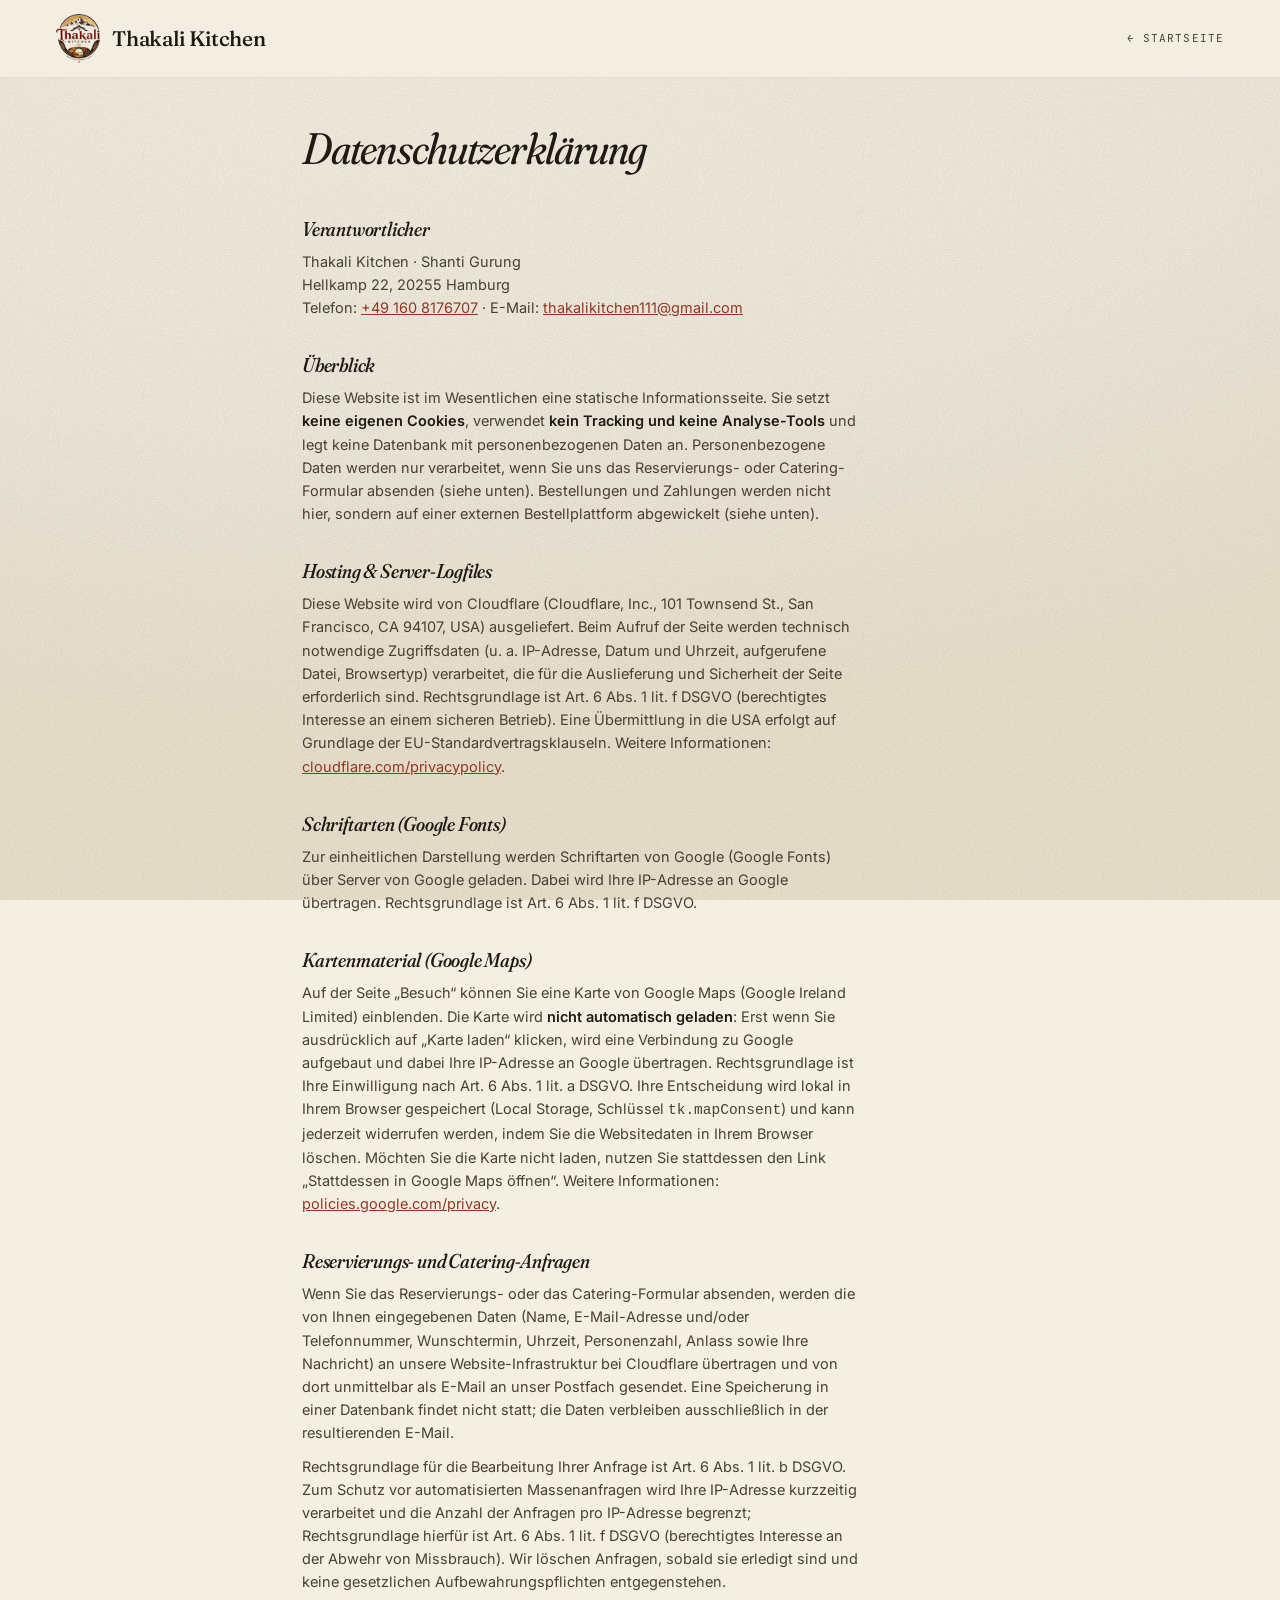
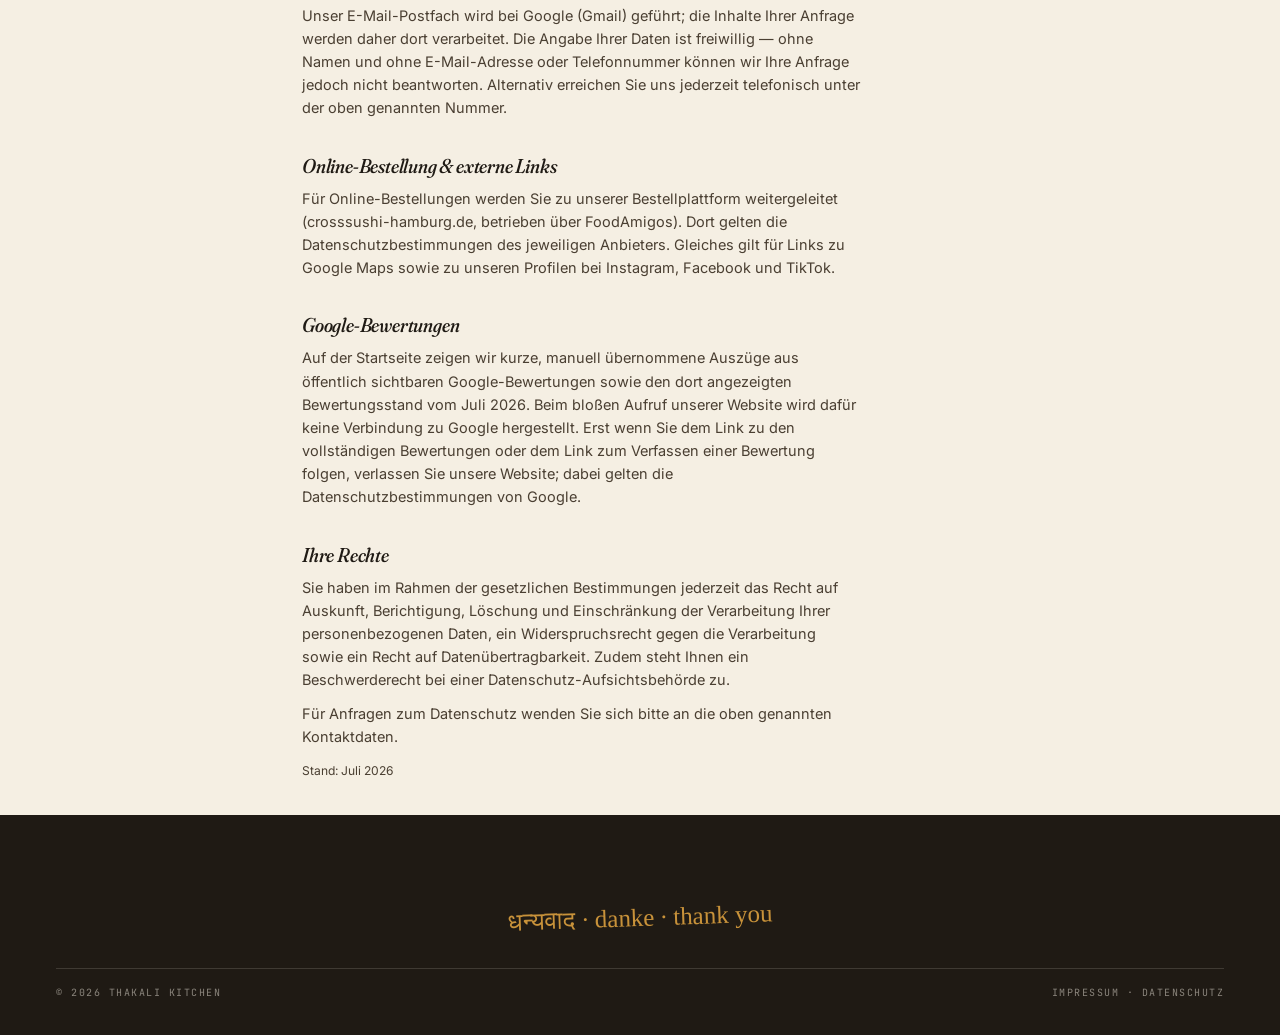
==== commit 643216ec: "Correct the owner name on the legal pages" ====
--- a/datenschutz.html
+++ b/datenschutz.html
@@ -30,7 +30,7 @@
 
       <h2>Verantwortlicher</h2>
       <p>
-        Thakali Kitchen · Prem Kumar Sherchan<br>
+        Thakali Kitchen · Shanti Gurung<br>
         Hellkamp 22, 20255 Hamburg<br>
         Telefon: <a href="tel:+491608176707">+49 160 8176707</a> · E-Mail: <a href="mailto:thakalikitchen111@gmail.com">thakalikitchen111@gmail.com</a>
       </p>
--- a/css/style.css
+++ b/css/style.css
@@ -469,14 +469,18 @@
 
 /* ============== Menu ============== */
 
+/* Four kitchens do not fit on one phone-width row, so wrap them 2×2 and go to
+   a single row once there is space. */
 .menu-group-tabs {
-  display: flex;
+  display: grid;
+  grid-template-columns: repeat(2, minmax(0, 1fr));
   gap: 6px;
   margin-bottom: 14px;
-  flex-wrap: wrap;
+}
+@media (min-width: 560px) {
+  .menu-group-tabs { grid-template-columns: repeat(4, minmax(0, 1fr)); }
 }
 .menu-group-tabs .group-tab {
-  flex: 1;
   background: transparent;
   border: 1px solid rgba(31,26,20,0.18);
   padding: 10px 14px;
@@ -643,7 +647,8 @@
   align-items: baseline;
   gap: 8px;
 }
-.dish-title-row h4 {
+.dish-title-row h4,
+.dish-title-row .dish-name {
   font-family: var(--serif);
   font-size: 17px;
   font-weight: 500;
@@ -2002,7 +2007,17 @@
   #menu .dish { border-bottom-color: rgba(245, 239, 227, 0.14); }
   #menu .menu-list .dish:hover { background: rgba(245, 239, 227, 0.05); }
   #menu .dish-num { color: rgba(245, 239, 227, 0.45); }
-  #menu .dish-title-row h4 { color: var(--paper); }
+  #menu .dish-title-row h4,
+  #menu .dish-title-row .dish-name { color: var(--paper); }
+  #menu .dish-name .dish-allergens { color: rgba(245, 239, 227, 0.5); }
+  #menu .menu-hint { color: rgba(245, 239, 227, 0.55); }
+  #menu .menu-section-note { color: rgba(245, 239, 227, 0.6); }
+  #menu .allergen-legend { border-color: rgba(245, 239, 227, 0.25); }
+  #menu .allergen-legend > summary { color: rgba(245, 239, 227, 0.78); }
+  #menu .allergen-legend .sheet-section-title { color: var(--mustard); border-bottom-color: rgba(245, 239, 227, 0.22); }
+  #menu .allergen-legend .allergen-list li { color: rgba(245, 239, 227, 0.7); }
+  #menu .allergen-legend .allergen-code { background: rgba(245, 239, 227, 0.12); color: var(--paper); }
+  #menu .allergen-legend .allergen-list.is-allergen .allergen-code { background: rgba(228, 144, 124, 0.16); color: #E4907C; }
   #menu .dish-dots { border-bottom-color: rgba(245, 239, 227, 0.28); }
   #menu .dish-price { color: var(--mustard); }
   #menu .dish-price .was { color: rgba(245, 239, 227, 0.45); }
@@ -2584,3 +2599,338 @@
     transform: none !important;
   }
 }
+
+/* ==========================================================
+   MENU DETAIL — tappable dish rows, bottom sheet, allergen legend
+   ========================================================== */
+
+.menu-hint {
+  margin: -8px 0 16px;
+  font-family: var(--mono);
+  font-size: 10px;
+  letter-spacing: 0.12em;
+  text-transform: uppercase;
+  color: var(--ink-3);
+}
+
+/* The row is a real button: it opens a dialog, so it has to be reachable by
+   keyboard. Everything below just undoes the UA button styling — the visual
+   rules live on .dish further up. */
+button.dish {
+  width: 100%;
+  margin: 0;
+  font: inherit;
+  color: inherit;
+  text-align: left;
+  appearance: none;
+  background: transparent;
+  border: 0;
+  border-bottom: 1px dashed rgba(31,26,20,0.12);
+  border-radius: 0;
+  -webkit-tap-highlight-color: transparent;
+}
+button.dish:last-child { border-bottom: 0; }
+button.dish:active { background: rgba(255,255,255,0.55); }
+
+.tag.has-photo {
+  display: inline-flex;
+  align-items: center;
+  gap: 3px;
+  color: var(--ink-3);
+}
+.tag.has-photo svg { width: 9px; height: 9px; }
+
+.spice-meter {
+  display: inline-flex;
+  align-items: center;
+  gap: 1px;
+}
+.spice-meter svg { width: 10px; height: 10px; flex: 0 0 auto; }
+.spice-meter .spice-off { opacity: 0.22; }
+
+/* ---- scrim + sheet ---- */
+
+.sheet-scrim {
+  position: fixed;
+  inset: 0;
+  z-index: 55;
+  display: flex;
+  align-items: flex-end;
+  justify-content: center;
+  background: rgba(31,26,20,0.55);
+  opacity: 0;
+  pointer-events: none;
+  transition: opacity 220ms ease;
+}
+.sheet-scrim.open { opacity: 1; pointer-events: auto; }
+
+.dish-sheet {
+  position: relative;
+  width: 100%;
+  max-width: var(--max-content);
+  max-height: 88vh;
+  display: flex;
+  flex-direction: column;
+  background: var(--paper);
+  border-radius: 16px 16px 0 0;
+  box-shadow: 0 -12px 34px rgba(31,26,20,0.28);
+  transform: translateY(100%);
+  transition: transform 300ms cubic-bezier(0.2, 0.8, 0.2, 1);
+}
+.sheet-scrim.open .dish-sheet { transform: translateY(0); }
+/* Set while a finger is dragging the sheet, so it tracks the touch 1:1. */
+.dish-sheet.is-dragging { transition: none; }
+
+.sheet-grip {
+  display: flex;
+  justify-content: center;
+  padding: 8px 0 2px;
+  flex: 0 0 auto;
+  touch-action: none;
+  cursor: grab;
+}
+.sheet-grip span {
+  width: 38px;
+  height: 4px;
+  border-radius: 999px;
+  background: rgba(31,26,20,0.2);
+}
+
+.sheet-close {
+  position: absolute;
+  top: 10px;
+  right: 12px;
+  z-index: 2;
+  width: 32px;
+  height: 32px;
+  display: grid;
+  place-items: center;
+  border-radius: 50%;
+  border: 1px solid rgba(31,26,20,0.18);
+  background: var(--paper);
+  color: var(--ink);
+  cursor: pointer;
+  transition: background-color var(--motion-fast) ease, color var(--motion-fast) ease;
+}
+.sheet-close:hover { background: var(--ink); color: var(--paper); }
+
+.sheet-body {
+  overflow-y: auto;
+  -webkit-overflow-scrolling: touch;
+  overscroll-behavior: contain;
+  padding: 4px 20px calc(20px + env(safe-area-inset-bottom));
+}
+
+/* ---- sheet contents ---- */
+
+.sheet-photo {
+  position: relative;
+  margin: 4px 0 16px;
+  aspect-ratio: 4 / 3;
+  overflow: hidden;
+  border: 1px solid rgba(31,26,20,0.16);
+  border-radius: 2px;
+  background: var(--paper-2);
+}
+.sheet-photo img {
+  width: 100%;
+  height: 100%;
+  object-fit: cover;
+  display: block;
+  opacity: 0;
+  transition: opacity 420ms var(--ease-out);
+}
+.sheet-photo img.is-loaded { opacity: 1; }
+
+.sheet-eyebrow {
+  font-family: var(--mono);
+  font-size: 10px;
+  letter-spacing: 0.16em;
+  text-transform: uppercase;
+  color: var(--ink-3);
+  margin-bottom: 4px;
+}
+.sheet-body h3 {
+  font-family: var(--serif);
+  font-size: 26px;
+  font-weight: 500;
+  font-style: italic;
+  line-height: 1.15;
+  margin: 0 34px 6px 0;
+}
+.sheet-desc {
+  font-size: 13.5px;
+  color: var(--ink-2);
+  line-height: 1.6;
+  margin: 0 0 14px;
+}
+.sheet-note {
+  font-size: 12px;
+  color: var(--ink-3);
+  font-style: italic;
+  margin: 0 0 14px;
+}
+
+.sheet-tags {
+  display: flex;
+  gap: 5px;
+  flex-wrap: wrap;
+  align-items: center;
+  margin: 0 0 16px;
+}
+.sheet-tags .tag { font-size: 10px; padding: 3px 8px; }
+
+.sheet-price {
+  font-family: var(--serif);
+  font-size: 24px;
+  font-weight: 500;
+  margin: 0 0 16px;
+}
+
+.sheet-variants {
+  list-style: none;
+  margin: 0 0 18px;
+  padding: 0;
+  border-top: 1px dashed rgba(31,26,20,0.2);
+}
+.sheet-variants li {
+  display: flex;
+  align-items: baseline;
+  gap: 8px;
+  padding: 9px 0;
+  border-bottom: 1px dashed rgba(31,26,20,0.12);
+  font-size: 13.5px;
+  color: var(--ink-2);
+}
+.sheet-variants .leader {
+  flex: 1;
+  min-width: 16px;
+  border-bottom: 1px dotted rgba(31,26,20,0.25);
+  transform: translateY(-3px);
+}
+.sheet-variants .v-price {
+  font-family: var(--serif);
+  font-size: 15px;
+  color: var(--ink);
+  white-space: nowrap;
+}
+
+.sheet-section-title {
+  font-family: var(--mono);
+  font-size: 10px;
+  letter-spacing: 0.14em;
+  text-transform: uppercase;
+  color: var(--ink-3);
+  margin: 0 0 8px;
+  padding-bottom: 8px;
+  border-bottom: 1px dashed rgba(31,26,20,0.2);
+}
+
+.allergen-list {
+  list-style: none;
+  margin: 0 0 16px;
+  padding: 0;
+  display: flex;
+  flex-direction: column;
+  gap: 6px;
+}
+.allergen-list li {
+  display: flex;
+  align-items: baseline;
+  gap: 8px;
+  font-size: 13px;
+  color: var(--ink-2);
+}
+.allergen-code {
+  flex: 0 0 auto;
+  min-width: 20px;
+  text-align: center;
+  font-family: var(--mono);
+  font-size: 10px;
+  font-weight: 600;
+  text-transform: uppercase;
+  padding: 2px 0;
+  border-radius: 2px;
+  background: rgba(31,26,20,0.08);
+  color: var(--ink);
+}
+.allergen-list.is-allergen .allergen-code { background: rgba(140,42,42,0.1); color: var(--crimson); }
+
+.sheet-advice {
+  font-size: 12px;
+  line-height: 1.55;
+  color: var(--ink-3);
+  margin: 0;
+  padding-left: 10px;
+  border-left: 2px solid var(--mustard);
+}
+
+/* ---- legend under the menu ---- */
+
+.allergen-legend {
+  margin: 6px 0 20px;
+  border: 1px dashed rgba(31,26,20,0.22);
+  border-radius: 2px;
+  padding: 12px 14px;
+}
+.allergen-legend > summary {
+  cursor: pointer;
+  font-family: var(--mono);
+  font-size: 10px;
+  letter-spacing: 0.14em;
+  text-transform: uppercase;
+  color: var(--ink-2);
+}
+.allergen-legend .legend-body { padding-top: 12px; }
+.allergen-legend .allergen-list { margin-bottom: 12px; }
+.allergen-legend .allergen-list:last-child { margin-bottom: 0; }
+
+@media (min-width: 720px) {
+  .sheet-scrim { align-items: center; padding: 24px; }
+  .dish-sheet {
+    max-width: 560px;
+    max-height: min(86vh, 780px);
+    border-radius: 3px;
+    border: var(--frame-ink);
+    box-shadow: 14px 14px 0 rgba(31,26,20,0.12);
+    transform: translateY(14px) scale(0.985);
+    opacity: 0;
+    transition: transform 280ms var(--ease-out), opacity 200ms ease;
+  }
+  .sheet-scrim.open .dish-sheet { transform: none; opacity: 1; }
+  .sheet-grip { display: none; }
+  .sheet-body { padding: 22px 26px 26px; }
+  .sheet-photo { margin-top: 0; }
+}
+
+@media (prefers-reduced-motion: reduce) {
+  .dish-sheet { transition: none; }
+}
+
+/* The dish row is a <button>, so its parts are spans and need the block/flex
+   display back. .dish-name replaces the old <h4> — headings are not allowed
+   inside a button. */
+button.dish .dish-desc { display: block; }
+button.dish .dish-num { display: block; }
+.tag.spicy { display: inline-flex; align-items: center; gap: 4px; }
+
+/* allergen letters, set the way the printed card sets them */
+.dish-allergens {
+  font-family: var(--mono);
+  font-size: 0.5em;
+  font-weight: 500;
+  letter-spacing: 0.02em;
+  line-height: 0;
+  color: var(--ink-3);
+  margin-left: 2px;
+  white-space: nowrap;
+}
+.sheet-body h3 .dish-allergens { font-size: 0.42em; }
+
+.menu-section-note {
+  margin: -10px 0 14px;
+  font-size: 12px;
+  font-style: italic;
+  line-height: 1.5;
+  color: var(--ink-3);
+}
